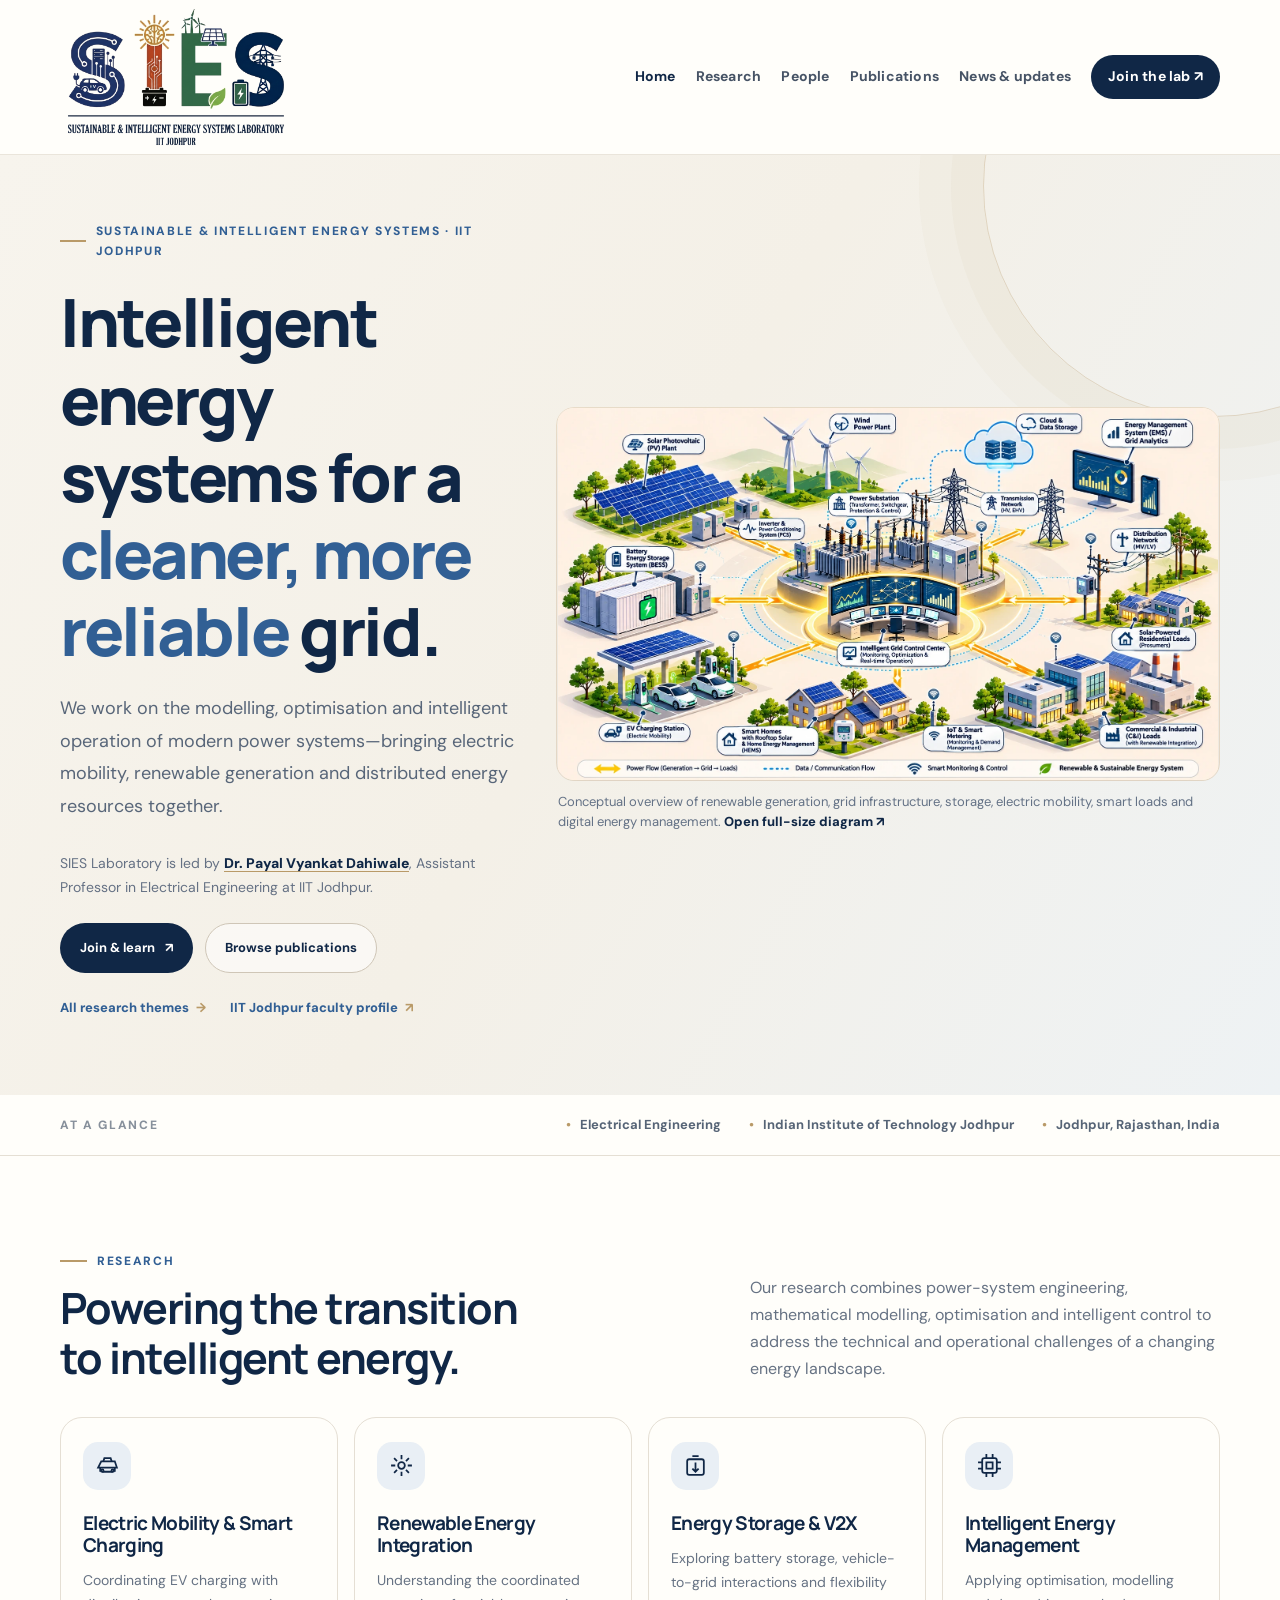
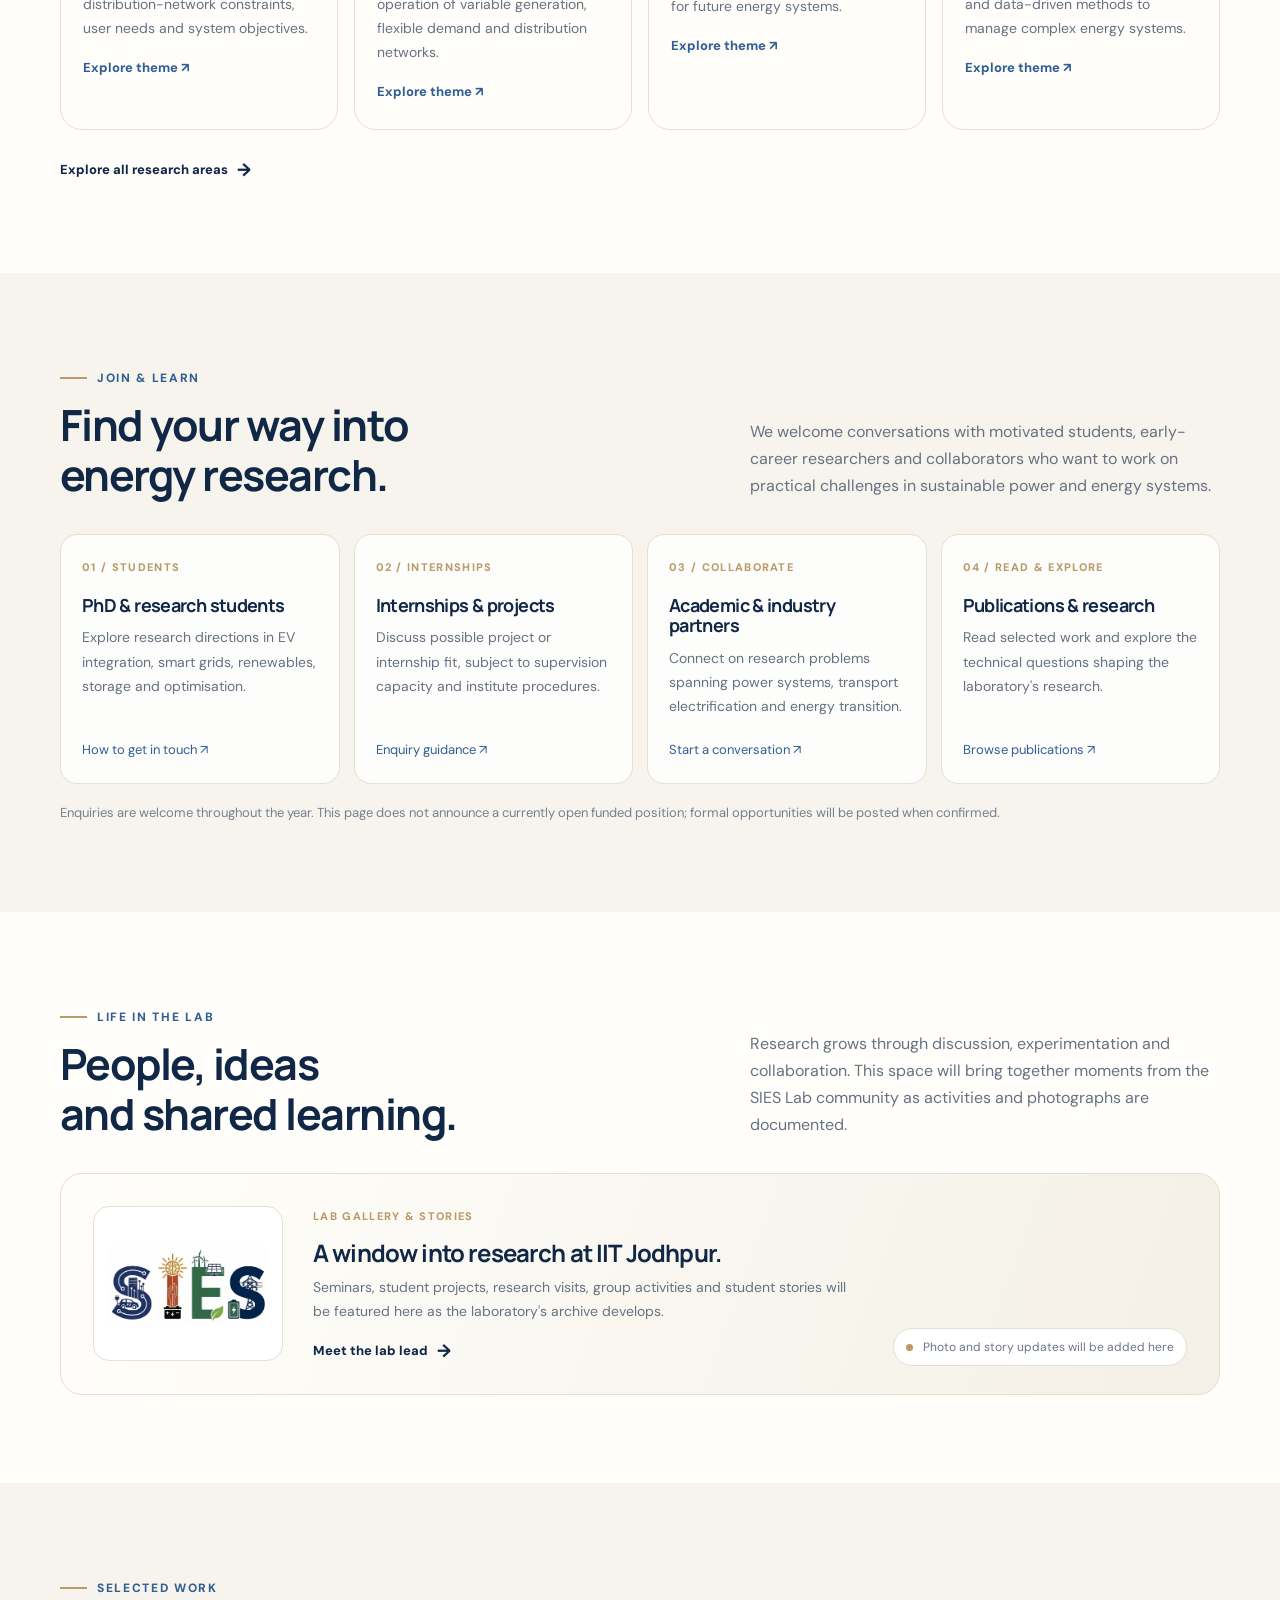
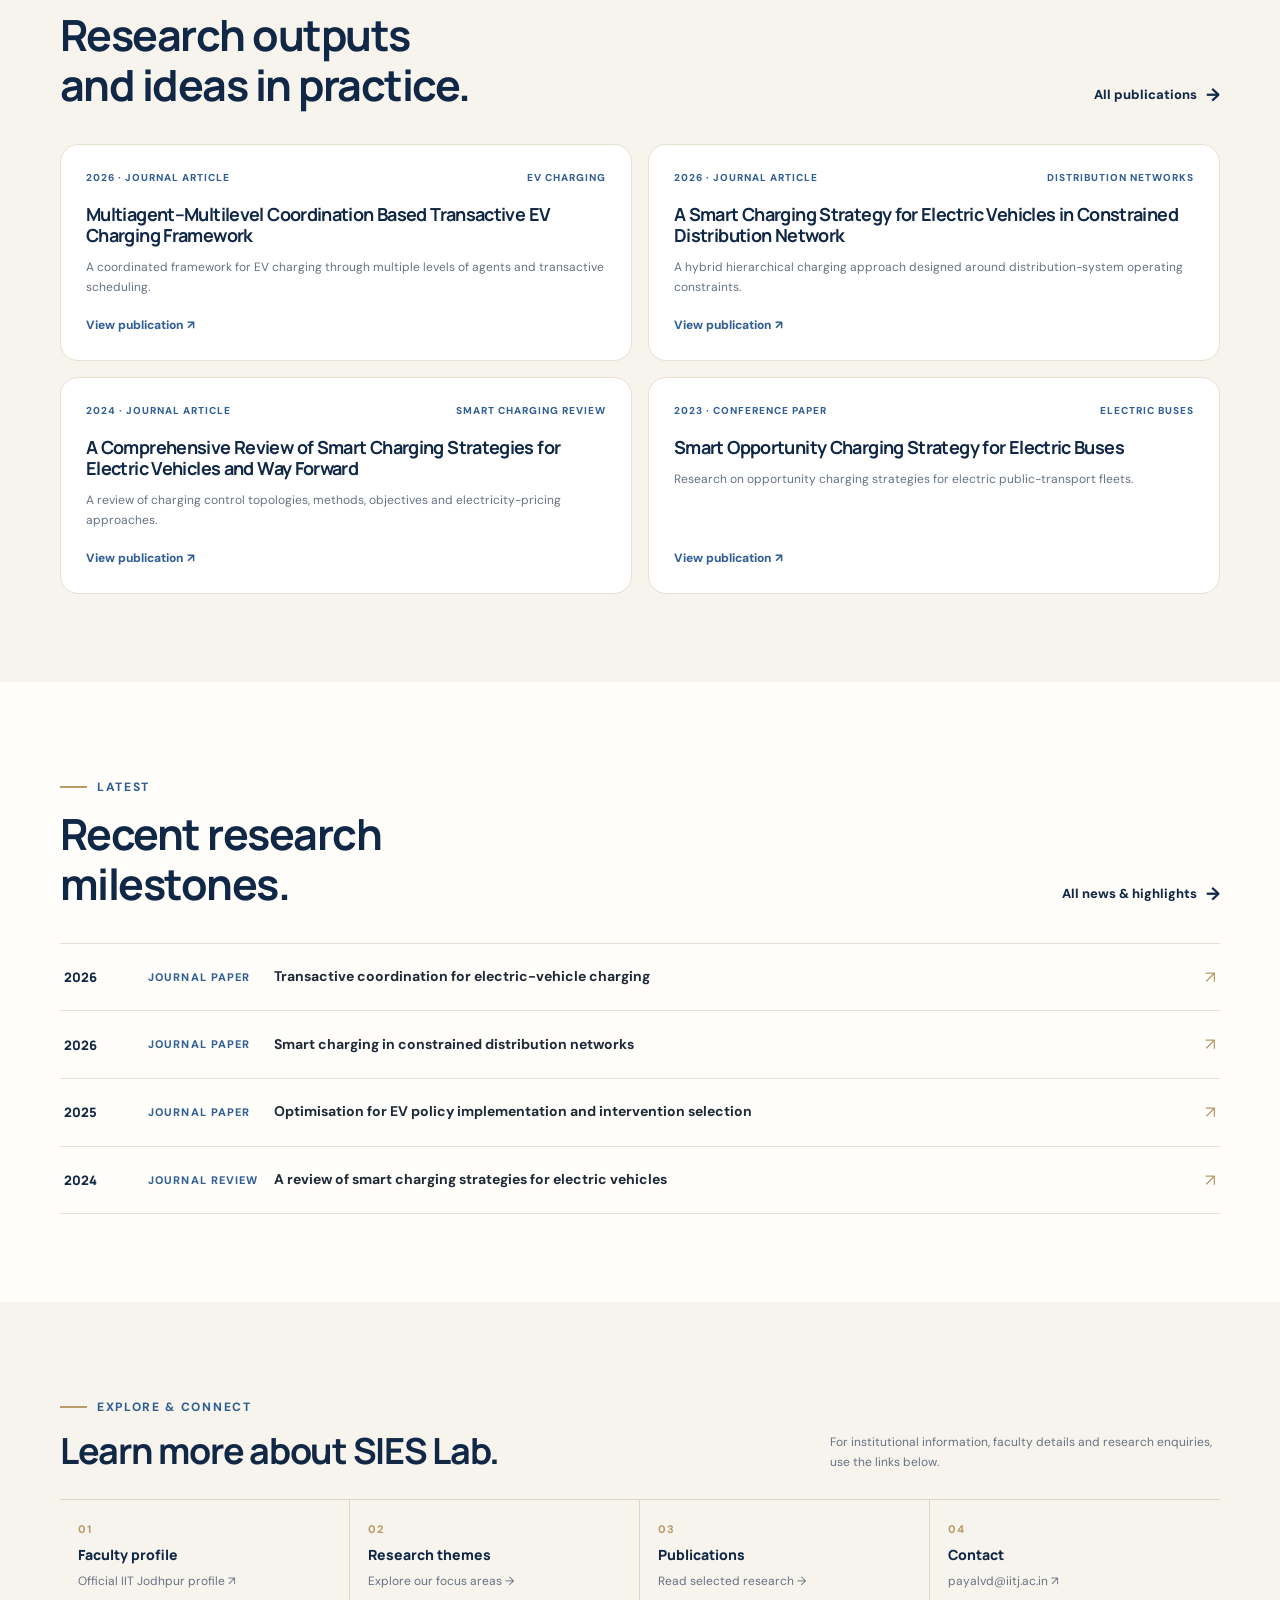
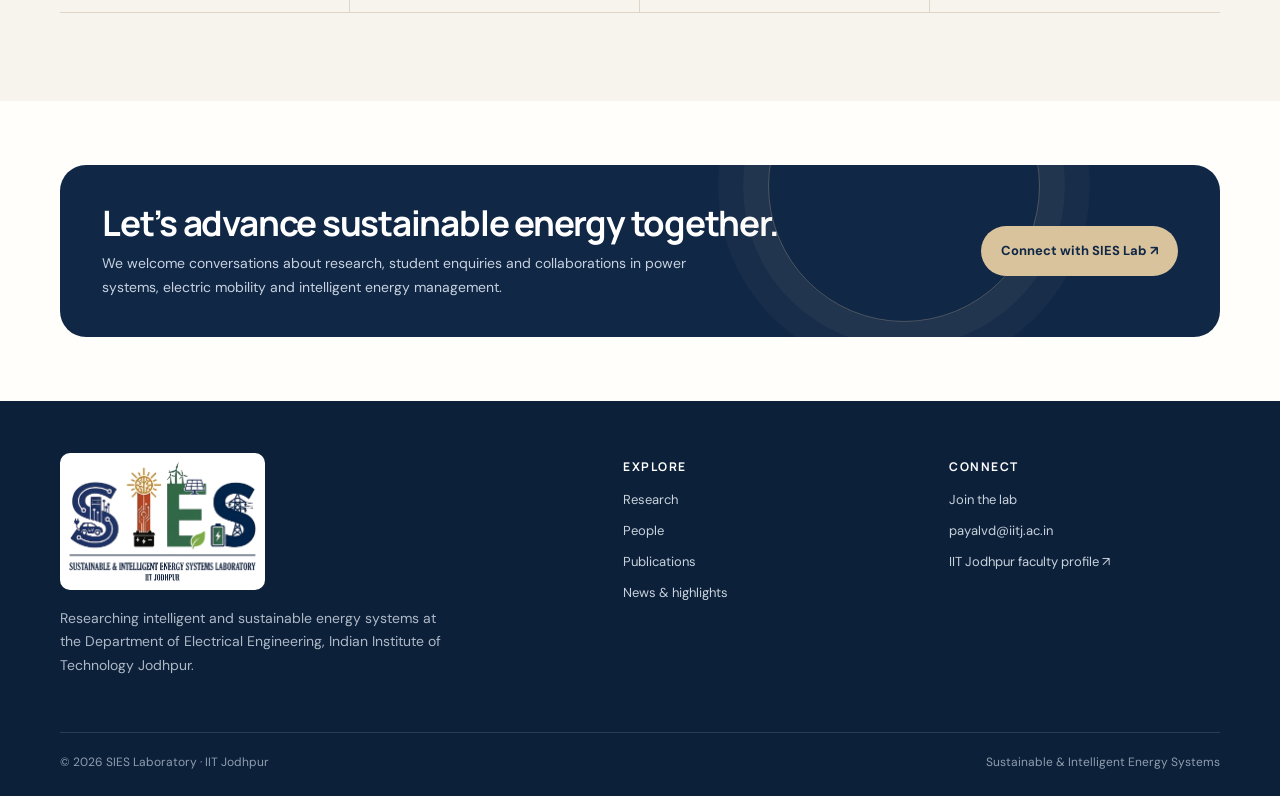
==== index.html @ 43b203b8 "Add files via upload" ====
<!doctype html>
<html lang="en">
<head>
  <meta charset="utf-8">
  <meta name="viewport" content="width=device-width,initial-scale=1">
  <title>SIES Laboratory | IIT Jodhpur</title>
  <meta name="description" content="Sustainable & Intelligent Energy Systems Laboratory at IIT Jodhpur. Research on electric mobility, smart charging, renewable integration, storage and intelligent power systems.">
  <meta name="theme-color" content="#102746">
  <link rel="icon" type="image/png" href="assets/img/favicon.png">
  <link rel="preconnect" href="https://fonts.googleapis.com">
  <link rel="preconnect" href="https://fonts.gstatic.com" crossorigin>
  <link rel="stylesheet" href="assets/css/styles.css">
</head>
<body>
<a class="skip-link" href="#main">Skip to content</a>
<header class="site-header"><div class="container header-inner">
  <a class="brand" href="index.html" aria-label="SIES Laboratory home"><img class="brand-lockup" src="assets/img/sies-lab-lockup.png" alt="Sustainable &amp; Intelligent Energy Systems Laboratory, IIT Jodhpur"></a>
  <button class="menu-toggle" type="button" aria-label="Open navigation menu" aria-expanded="false" aria-controls="primary-nav">☰</button>
  <nav class="nav" id="primary-nav" aria-label="Main navigation"><a class="active" aria-current="page" href="index.html">Home</a><a href="research.html">Research</a><a href="people.html">People</a><a href="publications.html">Publications</a><a href="news.html">News &amp; updates</a><a class="nav-cta" href="join.html">Join the lab ↗</a></nav>
</div></header>
<main id="main">
  <!-- Introductory hero: SIES-specific version of the reference lab's opening statement and recruitment links. -->
  <section class="hero sies-hero"><div class="container sies-hero-grid">
    <div class="sies-hero-copy">
      <div class="eyebrow">Sustainable & Intelligent Energy Systems · IIT Jodhpur</div>
      <h1>Intelligent energy systems for a <em>cleaner, more reliable</em> grid.</h1>
      <p class="hero-copy">We work on the modelling, optimisation and intelligent operation of modern power systems—bringing electric mobility, renewable generation and distributed energy resources together.</p>
      <p class="hero-lead">SIES Laboratory is led by <a href="people.html">Dr. Payal Vyankat Dahiwale</a>, Assistant Professor in Electrical Engineering at IIT Jodhpur.</p>
      <div class="hero-actions"><a class="btn btn-primary" href="join.html">Join & learn <span>↗</span></a><a class="btn btn-secondary" href="publications.html">Browse publications</a></div>
      <div class="hero-quicklinks"><a href="research.html">All research themes <span>→</span></a><a href="https://iitj.ac.in/People/Profile/84b2b109-c579-49a6-a24f-1d1db4623aa4?ln=en" target="_blank" rel="noopener">IIT Jodhpur faculty profile <span>↗</span></a></div>
    </div>
    <figure class="hero-art sies-hero-art"><a class="hero-diagram-link" href="assets/img/sies-energy-systems.webp" target="_blank" rel="noopener" aria-label="Open the full-size annotated SIES smart-grid ecosystem illustration"><img src="assets/img/sies-energy-systems.webp" alt="Annotated smart-grid ecosystem showing a solar photovoltaic plant, wind power plant, battery energy storage system, power conversion system, substation, high-voltage transmission, medium- and low-voltage distribution, EV charging, solar-powered homes, smart metering, commercial and industrial loads, cloud data storage, energy management system and intelligent grid control centre."></a><figcaption class="hero-caption">Conceptual overview of renewable generation, grid infrastructure, storage, electric mobility, smart loads and digital energy management. <a href="assets/img/sies-energy-systems.webp" target="_blank" rel="noopener">Open full-size diagram ↗</a></figcaption></figure>
  </div></section>

  <section class="trust-strip"><div class="container trust-inner"><div class="trust-label">At a glance</div><div class="trust-items"><span>Electrical Engineering</span><span>Indian Institute of Technology Jodhpur</span><span>Jodhpur, Rajasthan, India</span></div></div></section>

  <!-- Research themes -->
  <section class="section" id="research"><div class="container">
    <div class="section-heading"><div><div class="eyebrow">Research</div><h2>Powering the transition<br>to intelligent energy.</h2></div><p>Our research combines power-system engineering, mathematical modelling, optimisation and intelligent control to address the technical and operational challenges of a changing energy landscape.</p></div>
    <div class="research-grid">
      <a class="research-card" href="research.html#ev"><div class="card-icon"><svg viewBox="0 0 24 24" fill="none" stroke="currentColor" stroke-width="1.7"><path d="M3 14h18l-2-6H6l-3 6Z"/><path d="M5 14v4m14-4v4M7 18h10M8 8l1-3h6l1 3"/><circle cx="7" cy="17" r="1.2"/><circle cx="17" cy="17" r="1.2"/></svg></div><h3>Electric Mobility & Smart Charging</h3><p>Coordinating EV charging with distribution-network constraints, user needs and system objectives.</p><span class="mini-link">Explore theme ↗</span></a>
      <a class="research-card" href="research.html#renewables"><div class="card-icon"><svg viewBox="0 0 24 24" fill="none" stroke="currentColor" stroke-width="1.7"><circle cx="12" cy="12" r="3.2"/><path d="M12 2v4m0 12v4M4.9 4.9l2.8 2.8m8.6 8.6 2.8 2.8M2 12h4m12 0h4M4.9 19.1l2.8-2.8m8.6-8.6 2.8-2.8"/></svg></div><h3>Renewable Energy Integration</h3><p>Understanding the coordinated operation of variable generation, flexible demand and distribution networks.</p><span class="mini-link">Explore theme ↗</span></a>
      <a class="research-card" href="research.html#renewables"><div class="card-icon"><svg viewBox="0 0 24 24" fill="none" stroke="currentColor" stroke-width="1.7"><rect x="4" y="6" width="16" height="15" rx="2"/><path d="M9 3h6M12 9v9m-3-3 3 3 3-3"/></svg></div><h3>Energy Storage & V2X</h3><p>Exploring battery storage, vehicle-to-grid interactions and flexibility for future energy systems.</p><span class="mini-link">Explore theme ↗</span></a>
      <a class="research-card" href="research.html#intelligence"><div class="card-icon"><svg viewBox="0 0 24 24" fill="none" stroke="currentColor" stroke-width="1.7"><rect x="5" y="5" width="14" height="14" rx="2"/><path d="M9 9h6v6H9zM9 1v4m6-4v4M9 19v4m6-4v4M1 9h4m-4 6h4m14-6h4m-4 6h4"/></svg></div><h3>Intelligent Energy Management</h3><p>Applying optimisation, modelling and data-driven methods to manage complex energy systems.</p><span class="mini-link">Explore theme ↗</span></a>
    </div>
    <div class="section-tail"><a class="text-link" href="research.html">Explore all research areas <span>→</span></a></div>
  </div></section>

  <!-- Join and learn: modeled on the reference site's four-route discovery section. -->
  <section class="section section-soft" id="join-learn"><div class="container">
    <div class="section-heading"><div><div class="eyebrow">Join & learn</div><h2>Find your way into<br>energy research.</h2></div><p>We welcome conversations with motivated students, early-career researchers and collaborators who want to work on practical challenges in sustainable power and energy systems.</p></div>
    <div class="join-learn-grid">
      <a class="join-learn-card" href="join.html#students"><span class="join-learn-kicker">01 / Students</span><h3>PhD & research students</h3><p>Explore research directions in EV integration, smart grids, renewables, storage and optimisation.</p><span class="mini-link">How to get in touch ↗</span></a>
      <a class="join-learn-card" href="join.html#internships"><span class="join-learn-kicker">02 / Internships</span><h3>Internships & projects</h3><p>Discuss possible project or internship fit, subject to supervision capacity and institute procedures.</p><span class="mini-link">Enquiry guidance ↗</span></a>
      <a class="join-learn-card" href="join.html#collaborate"><span class="join-learn-kicker">03 / Collaborate</span><h3>Academic & industry partners</h3><p>Connect on research problems spanning power systems, transport electrification and energy transition.</p><span class="mini-link">Start a conversation ↗</span></a>
      <a class="join-learn-card" href="publications.html"><span class="join-learn-kicker">04 / Read & explore</span><h3>Publications & research</h3><p>Read selected work and explore the technical questions shaping the laboratory's research.</p><span class="mini-link">Browse publications ↗</span></a>
    </div>
    <p class="availability-note">Enquiries are welcome throughout the year. This page does not announce a currently open funded position; formal opportunities will be posted when confirmed.</p>
  </div></section>

  <!-- Lab life: deliberately a truthful starter panel until approved photographs/stories are supplied. -->
  <section class="section" id="lab-life"><div class="container">
    <div class="section-heading"><div><div class="eyebrow">Life in the lab</div><h2>People, ideas<br>and shared learning.</h2></div><p>Research grows through discussion, experimentation and collaboration. This space will bring together moments from the SIES Lab community as activities and photographs are documented.</p></div>
    <div class="lab-life-panel">
      <div class="lab-life-mark"><img src="assets/img/sies-mark.png" alt="SIES Laboratory emblem"></div>
      <div class="lab-life-copy"><span class="join-learn-kicker">Lab gallery & stories</span><h3>A window into research at IIT Jodhpur.</h3><p>Seminars, student projects, research visits, group activities and student stories will be featured here as the laboratory's archive develops.</p><a class="text-link" href="people.html">Meet the lab lead <span>→</span></a></div>
      <div class="lab-life-status"><span class="status-dot"></span> Photo and story updates will be added here</div>
    </div>
  </div></section>

  <!-- Selected work -->
  <section class="section section-soft" id="selected-work"><div class="container">
    <div class="section-heading"><div><div class="eyebrow">Selected work</div><h2>Research outputs<br>and ideas in practice.</h2></div><a class="text-link" href="publications.html">All publications <span>→</span></a></div>
    <div class="work-list">
      <article class="work-card"><div class="work-meta"><span>2026 · Journal article</span><span>EV charging</span></div><h3>Multiagent–Multilevel Coordination Based Transactive EV Charging Framework</h3><p>A coordinated framework for EV charging through multiple levels of agents and transactive scheduling.</p><a href="https://doi.org/10.1109/JSYST.2026.3701625" target="_blank" rel="noopener">View publication ↗</a></article>
      <article class="work-card"><div class="work-meta"><span>2026 · Journal article</span><span>Distribution networks</span></div><h3>A Smart Charging Strategy for Electric Vehicles in Constrained Distribution Network</h3><p>A hybrid hierarchical charging approach designed around distribution-system operating constraints.</p><a href="https://doi.org/10.1109/TIV.2026.3690683" target="_blank" rel="noopener">View publication ↗</a></article>
      <article class="work-card"><div class="work-meta"><span>2024 · Journal article</span><span>Smart charging review</span></div><h3>A Comprehensive Review of Smart Charging Strategies for Electric Vehicles and Way Forward</h3><p>A review of charging control topologies, methods, objectives and electricity-pricing approaches.</p><a href="https://doi.org/10.1109/TITS.2024.3365581" target="_blank" rel="noopener">View publication ↗</a></article>
      <article class="work-card"><div class="work-meta"><span>2023 · Conference paper</span><span>Electric buses</span></div><h3>Smart Opportunity Charging Strategy for Electric Buses</h3><p>Research on opportunity charging strategies for electric public-transport fleets.</p><a href="https://doi.org/10.1109/ISGTEUROPE56780.2023.10407876" target="_blank" rel="noopener">View publication ↗</a></article>
    </div>
  </div></section>

  <!-- Latest: sourced from the currently listed research outputs rather than fabricated lab news. -->
  <section class="section" id="latest"><div class="container">
    <div class="section-heading"><div><div class="eyebrow">Latest</div><h2>Recent research<br>milestones.</h2></div><a class="text-link" href="news.html">All news & highlights <span>→</span></a></div>
    <div class="latest-list">
      <a class="latest-item" href="https://doi.org/10.1109/JSYST.2026.3701625" target="_blank" rel="noopener"><span class="latest-date">2026</span><span class="latest-type">Journal paper</span><span class="latest-title">Transactive coordination for electric-vehicle charging</span><span class="latest-arrow">↗</span></a>
      <a class="latest-item" href="https://doi.org/10.1109/TIV.2026.3690683" target="_blank" rel="noopener"><span class="latest-date">2026</span><span class="latest-type">Journal paper</span><span class="latest-title">Smart charging in constrained distribution networks</span><span class="latest-arrow">↗</span></a>
      <a class="latest-item" href="https://doi.org/10.1109/TEMPR.2025.3628116" target="_blank" rel="noopener"><span class="latest-date">2025</span><span class="latest-type">Journal paper</span><span class="latest-title">Optimisation for EV policy implementation and intervention selection</span><span class="latest-arrow">↗</span></a>
      <a class="latest-item" href="https://doi.org/10.1109/TITS.2024.3365581" target="_blank" rel="noopener"><span class="latest-date">2024</span><span class="latest-type">Journal review</span><span class="latest-title">A review of smart charging strategies for electric vehicles</span><span class="latest-arrow">↗</span></a>
    </div>
  </div></section>

  <section class="section section-soft sies-resources"><div class="container"><div class="resources-heading"><div><div class="eyebrow">Explore & connect</div><h2>Learn more about SIES Lab.</h2></div><p>For institutional information, faculty details and research enquiries, use the links below.</p></div><div class="resource-links"><a href="https://iitj.ac.in/People/Profile/84b2b109-c579-49a6-a24f-1d1db4623aa4?ln=en" target="_blank" rel="noopener"><span>01</span><strong>Faculty profile</strong><em>Official IIT Jodhpur profile ↗</em></a><a href="research.html"><span>02</span><strong>Research themes</strong><em>Explore our focus areas →</em></a><a href="publications.html"><span>03</span><strong>Publications</strong><em>Read selected research →</em></a><a href="mailto:payalvd@iitj.ac.in"><span>04</span><strong>Contact</strong><em>payalvd@iitj.ac.in ↗</em></a></div></div></section>

  <section class="section-sm"><div class="container"><div class="cta-band"><div><h2>Let’s advance sustainable energy together.</h2><p>We welcome conversations about research, student enquiries and collaborations in power systems, electric mobility and intelligent energy management.</p></div><a class="btn" href="join.html">Connect with SIES Lab ↗</a></div></div></section>
</main>
<footer class="site-footer"><div class="container"><div class="footer-grid">
  <div><div class="footer-brand"><img src="assets/img/sies-lab-lockup.png" alt="Sustainable &amp; Intelligent Energy Systems Laboratory, IIT Jodhpur"></div><p>Researching intelligent and sustainable energy systems at the Department of Electrical Engineering, Indian Institute of Technology Jodhpur.</p></div>
  <div><h4>Explore</h4><div class="footer-links"><a href="research.html">Research</a><a href="people.html">People</a><a href="publications.html">Publications</a><a href="news.html">News & highlights</a></div></div>
  <div><h4>Connect</h4><div class="footer-links"><a href="join.html">Join the lab</a><a href="mailto:payalvd@iitj.ac.in">payalvd@iitj.ac.in</a><a href="https://iitj.ac.in/People/Profile/84b2b109-c579-49a6-a24f-1d1db4623aa4?ln=en" target="_blank" rel="noopener">IIT Jodhpur faculty profile ↗</a></div></div>
</div><div class="footer-bottom"><span>© <span data-year>2026</span> SIES Laboratory · IIT Jodhpur</span><span>Sustainable & Intelligent Energy Systems</span></div></div></footer>
<script src="assets/js/site.js"></script>
</body>
</html>
---- assets/css/styles.css ----
@import url('https://fonts.googleapis.com/css2?family=DM+Sans:wght@400;500;600;700&family=Manrope:wght@400;500;600;700;800&display=swap');
:root{--navy:#102746;--navy-2:#18385f;--blue:#315f94;--blue-pale:#e9eff5;--sand:#d9c39d;--sand-deep:#b99a68;--cream:#f7f4ed;--paper:#fffefa;--ink:#1e2a38;--muted:#667283;--line:#e5dfd4;--green:#47705d;--shadow:0 18px 55px rgba(16,39,70,.09);--radius:22px;--max:1160px}
*{box-sizing:border-box}html{scroll-behavior:smooth;scroll-padding-top:100px}body{margin:0;background:var(--paper);color:var(--ink);font:16px/1.68 'DM Sans',sans-serif;-webkit-font-smoothing:antialiased}a{color:var(--blue);text-decoration:none}a:hover{color:var(--navy);text-decoration:underline;text-underline-offset:4px}img{max-width:100%;display:block}button,input,select{font:inherit}.container{width:min(var(--max),calc(100% - 48px));margin-inline:auto}.skip-link{position:absolute;left:14px;top:-60px;background:var(--navy);color:white;padding:10px 14px;z-index:1000;border-radius:8px}.skip-link:focus{top:12px}.site-header{position:sticky;top:0;z-index:100;background:rgba(255,254,250,.92);backdrop-filter:blur(16px);border-bottom:1px solid rgba(229,223,212,.8)}.header-inner{height:84px;display:flex;align-items:center;justify-content:space-between;gap:26px}.brand{display:flex;align-items:center;gap:13px;min-width:230px;color:var(--navy)}.brand:hover{text-decoration:none}.brand img{width:82px;height:54px;object-fit:contain}.brand-copy{display:flex;flex-direction:column;line-height:1.15}.brand-copy strong{font:800 15px/1.15 'Manrope',sans-serif;letter-spacing:.07em}.brand-copy span{margin-top:5px;color:var(--muted);font-size:11px;letter-spacing:.12em;text-transform:uppercase}.nav{display:flex;align-items:center;gap:26px}.nav a{color:#465365;font-size:13px;font-weight:700;letter-spacing:.015em;white-space:nowrap}.nav a.active,.nav a:hover{color:var(--navy);text-decoration:none}.nav .nav-cta{padding:10px 17px;border-radius:999px;background:var(--navy);color:white}.nav .nav-cta:hover{background:var(--blue);color:white}.menu-toggle{display:none;border:1px solid var(--line);background:white;color:var(--navy);border-radius:12px;padding:9px 11px;cursor:pointer}.hero{position:relative;overflow:hidden;padding:76px 0 86px;background:linear-gradient(120deg,#f7f4ed 0%,#f4f0e7 48%,#eef2f4 100%)}.hero:before{content:"";position:absolute;width:460px;height:460px;right:-165px;top:-200px;border-radius:50%;border:1px solid rgba(185,154,104,.32);box-shadow:0 0 0 32px rgba(185,154,104,.055),0 0 0 64px rgba(185,154,104,.04)}.hero-grid{position:relative;display:grid;grid-template-columns:1.03fr .97fr;align-items:center;gap:48px}.eyebrow{display:inline-flex;align-items:center;gap:10px;color:var(--blue);font-size:11px;font-weight:800;letter-spacing:.17em;text-transform:uppercase}.eyebrow:before{content:"";width:27px;height:2px;background:var(--sand-deep)}h1,h2,h3,h4{font-family:'Manrope',sans-serif;color:var(--navy);line-height:1.16;letter-spacing:-.035em}h1{font-size:clamp(42px,5.2vw,68px);font-weight:800;margin:22px 0 23px;max-width:660px}h1 em{font-style:normal;color:var(--blue)}.hero-copy{font-size:18px;line-height:1.8;color:#586679;max-width:610px;margin:0 0 30px}.hero-actions{display:flex;flex-wrap:wrap;gap:12px}.btn{display:inline-flex;align-items:center;justify-content:center;gap:10px;padding:13px 19px;border-radius:999px;border:1px solid transparent;font-size:13px;font-weight:700;transition:transform .2s,background .2s,border .2s}.btn:hover{transform:translateY(-2px);text-decoration:none}.btn-primary{background:var(--navy);color:white}.btn-primary:hover{background:var(--blue);color:white}.btn-secondary{border-color:#cfc6b7;color:var(--navy);background:rgba(255,255,255,.55)}.btn-secondary:hover{border-color:var(--navy);color:var(--navy)}.hero-art{position:relative}.hero-art img{width:100%;filter:drop-shadow(0 20px 25px rgba(20,40,65,.08))}.hero-note{position:absolute;bottom:22px;left:-18px;padding:13px 18px;background:rgba(255,254,250,.94);border:1px solid var(--line);border-radius:14px;box-shadow:var(--shadow);font-size:12px;color:var(--muted)}.hero-note strong{display:block;font-family:'Manrope',sans-serif;color:var(--navy);font-size:13px}.trust-strip{border-bottom:1px solid var(--line);background:#fffefa}.trust-inner{display:flex;align-items:center;justify-content:space-between;gap:24px;padding:19px 0}.trust-label{font-size:11px;font-weight:800;letter-spacing:.14em;text-transform:uppercase;color:#87909b}.trust-items{display:flex;gap:28px;flex-wrap:wrap;justify-content:flex-end;color:#566476;font-size:12px;font-weight:700}.trust-items span:before{content:"•";color:var(--sand-deep);margin-right:9px}.section{padding:88px 0}.section-sm{padding:64px 0}.section-soft{background:var(--cream)}.section-heading{display:flex;align-items:flex-end;justify-content:space-between;gap:28px;margin-bottom:34px}.section-heading h2{font-size:clamp(30px,3.6vw,43px);margin:12px 0 0}.section-heading p{max-width:470px;color:var(--muted);margin:0}.text-link{display:inline-flex;align-items:center;gap:9px;font-size:13px;font-weight:800;color:var(--navy);white-space:nowrap}.text-link span{font-size:18px;transition:transform .2s}.text-link:hover{text-decoration:none}.text-link:hover span{transform:translateX(4px)}.research-grid{display:grid;grid-template-columns:repeat(4,1fr);gap:16px}.research-card{min-height:265px;border:1px solid var(--line);background:#fffefa;border-radius:var(--radius);padding:24px 22px;transition:transform .2s,box-shadow .2s,border .2s}.research-card:hover{transform:translateY(-5px);box-shadow:var(--shadow);border-color:#c9d3df}.card-icon{display:grid;place-items:center;width:48px;height:48px;border-radius:15px;background:var(--blue-pale);color:var(--navy);margin-bottom:22px}.card-icon svg{width:25px;height:25px}.research-card h3{font-size:19px;margin:0 0 12px}.research-card p{font-size:13px;color:var(--muted);line-height:1.72;margin:0}.research-card .mini-link{display:inline-block;margin-top:17px;font-size:12px;font-weight:800;color:var(--blue)}.split{display:grid;grid-template-columns:.84fr 1.16fr;gap:76px;align-items:center}.logo-panel{min-height:370px;display:grid;place-items:center;padding:30px;background:linear-gradient(145deg,#f4efe4,#e9edf0);border:1px solid var(--line);border-radius:28px}.logo-panel img{width:min(100%,520px)}.split-copy h2{font-size:clamp(30px,3.4vw,42px);margin:13px 0 18px}.split-copy p{color:var(--muted);margin:0 0 16px}.fact-list{display:grid;grid-template-columns:1fr 1fr;gap:15px;margin:26px 0}.fact{border-left:2px solid var(--sand-deep);padding-left:13px}.fact strong{display:block;font-family:'Manrope',sans-serif;font-size:14px;color:var(--navy)}.fact span{font-size:12px;color:var(--muted)}.work-list{display:grid;grid-template-columns:repeat(2,1fr);gap:16px}.work-card{padding:25px;border:1px solid var(--line);background:#fff;border-radius:18px;display:flex;flex-direction:column;min-height:205px}.work-meta{display:flex;justify-content:space-between;gap:12px;color:var(--blue);font-size:10px;letter-spacing:.1em;font-weight:800;text-transform:uppercase}.work-card h3{font-size:18px;margin:17px 0 11px}.work-card p{font-size:12px;color:var(--muted);margin:0 0 18px}.work-card a{margin-top:auto;font-size:12px;font-weight:800}.lead-quote{padding:34px 0 34px 31px;border-left:3px solid var(--sand-deep);font:500 20px/1.65 'Manrope',sans-serif;color:var(--navy);max-width:820px}.cta-band{padding:38px 42px;border-radius:26px;background:var(--navy);color:white;display:flex;align-items:center;justify-content:space-between;gap:30px;position:relative;overflow:hidden}.cta-band:after{content:"";position:absolute;right:180px;top:-115px;width:270px;height:270px;border:1px solid rgba(217,195,157,.3);border-radius:50%;box-shadow:0 0 0 25px rgba(217,195,157,.05),0 0 0 50px rgba(217,195,157,.035)}.cta-band h2{color:white;font-size:clamp(25px,3vw,35px);margin:0 0 9px}.cta-band p{color:#c8d2df;margin:0;font-size:14px;max-width:600px}.cta-band .btn{position:relative;z-index:1;background:var(--sand);color:var(--navy);white-space:nowrap}.cta-band .btn:hover{background:#ead8b8}.site-footer{background:#0c2039;color:#c9d2dd;padding:52px 0 24px}.footer-grid{display:grid;grid-template-columns:1.5fr .8fr .8fr;gap:55px;padding-bottom:40px}.footer-brand{display:flex;align-items:center;gap:15px;margin-bottom:16px}.footer-brand img{width:110px;height:70px;object-fit:contain;background:#fff;border-radius:12px;padding:5px}.footer-brand strong{display:block;color:white;font:800 15px 'Manrope',sans-serif;letter-spacing:.06em}.footer-brand span{display:block;color:#aeb9c7;font-size:11px;margin-top:4px}.site-footer p{color:#aeb9c7;font-size:12px;max-width:390px}.site-footer h4{color:white;font-size:12px;text-transform:uppercase;letter-spacing:.13em;margin:7px 0 15px}.footer-links{display:grid;gap:9px}.footer-links a,.site-footer a{color:#c9d2dd;font-size:12px}.footer-bottom{border-top:1px solid rgba(255,255,255,.13);padding-top:19px;display:flex;align-items:center;justify-content:space-between;gap:20px;color:#8f9eaf;font-size:11px}.page-hero{padding:70px 0 62px;background:linear-gradient(115deg,#f7f4ed,#edf1f4);border-bottom:1px solid var(--line)}.page-hero h1{font-size:clamp(38px,4.4vw,56px);margin:16px 0}.page-hero p{max-width:760px;color:var(--muted);font-size:17px;margin:0}.breadcrumbs{font-size:11px;color:#8290a1;margin-bottom:18px}.breadcrumbs a{color:var(--blue)}.content-layout{display:grid;grid-template-columns:220px 1fr;gap:48px}.side-nav{position:sticky;top:112px;align-self:start;padding:19px;background:var(--cream);border:1px solid var(--line);border-radius:17px}.side-nav strong{display:block;font:800 11px 'Manrope',sans-serif;letter-spacing:.12em;text-transform:uppercase;color:var(--navy);margin-bottom:12px}.side-nav a{display:block;padding:7px 0;font-size:12px;color:var(--muted)}.article-section{padding:0 0 42px;scroll-margin-top:110px}.article-section h2{font-size:28px;margin:0 0 15px}.article-section h3{font-size:19px;margin:22px 0 8px}.article-section p{color:var(--muted);margin:0 0 13px}.topic-grid{display:grid;grid-template-columns:1fr 1fr;gap:18px;margin:25px 0}.topic-card{border:1px solid var(--line);border-radius:19px;padding:25px;background:white}.topic-card h3{margin:0 0 10px;font-size:20px}.topic-card p{font-size:13px}.tag-row{display:flex;flex-wrap:wrap;gap:7px;margin-top:16px}.tag{display:inline-flex;padding:5px 9px;border-radius:999px;background:var(--blue-pale);font-size:10px;font-weight:700;color:#375575}.lead-card{display:grid;grid-template-columns:260px 1fr;gap:35px;align-items:center;padding:30px;border:1px solid var(--line);border-radius:24px;background:white;box-shadow:var(--shadow)}.portrait-placeholder{height:265px;border-radius:18px;background:linear-gradient(145deg,#e6ecf1,#f1e8d7);display:grid;place-items:center;color:var(--navy);font:800 65px 'Manrope',sans-serif;letter-spacing:-.08em}.lead-card h2{font-size:29px;margin:9px 0}.role{color:var(--blue);font-size:12px;font-weight:800;letter-spacing:.09em;text-transform:uppercase}.lead-card p{color:var(--muted);font-size:13px}.contact-chips{display:flex;gap:9px;flex-wrap:wrap;margin-top:18px}.contact-chips a,.contact-chips span{border:1px solid var(--line);border-radius:999px;padding:8px 12px;font-size:11px;font-weight:700;color:var(--navy)}.profile-note{font-size:11px!important;color:#8a939e!important;margin-top:16px}.team-note{margin-top:32px;padding:24px;background:var(--cream);border:1px dashed #c8b895;border-radius:18px}.team-note h3{font-size:18px;margin:0 0 8px}.team-note p{color:var(--muted);font-size:13px;margin:0}.pub-tools{display:flex;gap:12px;flex-wrap:wrap;margin:0 0 24px}.pub-search{flex:1;min-width:240px;border:1px solid var(--line);border-radius:999px;padding:12px 17px;background:white;outline:none}.pub-search:focus,.pub-filter:focus{border-color:var(--blue);box-shadow:0 0 0 3px rgba(49,95,148,.12)}.pub-filter{border:1px solid var(--line);border-radius:999px;padding:12px 15px;background:white;color:var(--navy);outline:none}.pub-count{font-size:11px;color:var(--muted);margin-bottom:13px}.pub-year{font:800 20px 'Manrope',sans-serif;color:var(--navy);margin:32px 0 13px}.pub-list{display:grid;gap:12px}.pub-item{display:grid;grid-template-columns:72px 1fr;gap:17px;padding:21px;border:1px solid var(--line);border-radius:16px;background:white}.pub-yearbox{display:grid;place-items:center;align-self:start;padding:8px 5px;border-radius:10px;background:var(--cream);font:800 13px 'Manrope',sans-serif;color:var(--navy)}.pub-item h3{font-size:17px;margin:0 0 8px}.pub-item p{margin:0 0 6px;font-size:12px;color:var(--muted)}.pub-venue{font-size:11px;color:var(--blue);font-weight:800}.pub-actions{display:flex;flex-wrap:wrap;gap:14px;margin-top:12px}.pub-actions a{font-size:11px;font-weight:800}.empty-state{padding:38px;text-align:center;border:1px dashed var(--line);border-radius:17px;color:var(--muted)}.timeline{position:relative;margin-left:8px;padding-left:28px;border-left:1px solid #d8c8aa}.timeline-item{position:relative;padding:0 0 30px}.timeline-item:before{content:"";position:absolute;left:-34px;top:6px;width:11px;height:11px;border-radius:50%;background:var(--sand-deep);border:3px solid var(--cream)}.timeline-date{font-size:10px;font-weight:800;letter-spacing:.12em;color:var(--blue);text-transform:uppercase}.timeline-item h3{font-size:18px;margin:7px 0}.timeline-item p{font-size:13px;color:var(--muted);max-width:760px;margin:0 0 9px}.join-grid{display:grid;grid-template-columns:1fr 1fr;gap:18px}.join-card{padding:27px;background:white;border:1px solid var(--line);border-radius:19px}.join-card h3{font-size:20px;margin:0 0 10px}.join-card p{font-size:13px;color:var(--muted);margin:0}.join-card .text-link{margin-top:18px}.checklist{list-style:none;padding:0;margin:18px 0 0;display:grid;gap:8px}.checklist li{font-size:12px;color:var(--muted);padding-left:21px;position:relative}.checklist li:before{content:"✓";position:absolute;left:0;color:var(--green);font-weight:800}.notice{padding:18px 20px;background:#f2eee4;border-left:3px solid var(--sand-deep);border-radius:0 12px 12px 0;color:#5e6875;font-size:12px;margin:22px 0}.smallcaps{font-size:10px;letter-spacing:.15em;text-transform:uppercase;font-weight:800;color:var(--blue)}.hide{display:none!important}
@media(max-width:1000px){.nav{gap:15px}.nav a{font-size:12px}.research-grid{grid-template-columns:repeat(2,1fr)}.hero-grid{gap:25px}.split{gap:35px}}
@media(max-width:760px){.container{width:min(var(--max),calc(100% - 34px))}.header-inner{height:72px}.brand{min-width:0}.brand img{width:64px;height:48px}.brand-copy strong{font-size:12px}.brand-copy span{font-size:9px}.menu-toggle{display:block}.nav{display:none;position:absolute;top:72px;left:0;right:0;padding:15px 22px 22px;background:var(--paper);border-bottom:1px solid var(--line);box-shadow:0 14px 18px rgba(16,39,70,.08);align-items:stretch;gap:0;flex-direction:column}.nav.open{display:flex}.nav a{padding:12px 4px;font-size:13px}.nav .nav-cta{margin-top:8px;text-align:center}.hero{padding:54px 0 62px}.hero-grid{grid-template-columns:1fr}.hero h1{font-size:clamp(40px,11vw,57px)}.hero-copy{font-size:15px}.hero-art{max-width:560px;margin:0 auto}.hero-note{left:0;bottom:5px}.trust-inner{align-items:flex-start;flex-direction:column}.trust-items{justify-content:flex-start;gap:10px 18px}.section{padding:64px 0}.section-heading{align-items:flex-start;flex-direction:column;gap:13px}.research-grid{grid-template-columns:1fr 1fr;gap:10px}.research-card{padding:18px;min-height:245px}.research-card h3{font-size:16px}.research-card p{font-size:12px}.card-icon{margin-bottom:16px}.split{grid-template-columns:1fr;gap:27px}.logo-panel{min-height:240px}.work-list{grid-template-columns:1fr}.cta-band{align-items:flex-start;flex-direction:column;padding:29px 25px}.cta-band:after{right:-75px}.footer-grid{grid-template-columns:1fr 1fr;gap:28px}.footer-grid>div:first-child{grid-column:1/-1}.footer-bottom{align-items:flex-start;flex-direction:column}.page-hero{padding:50px 0 45px}.page-hero p{font-size:15px}.content-layout{grid-template-columns:1fr;gap:28px}.side-nav{position:static;display:flex;flex-wrap:wrap;gap:8px 15px;align-items:center}.side-nav strong{width:100%;margin:0}.side-nav a{padding:3px 0}.topic-grid{grid-template-columns:1fr}.lead-card{grid-template-columns:1fr;padding:20px}.portrait-placeholder{height:200px}.join-grid{grid-template-columns:1fr}.pub-item{grid-template-columns:55px 1fr;padding:15px;gap:12px}.pub-item h3{font-size:15px}}
@media(max-width:430px){.research-grid{grid-template-columns:1fr}.research-card{min-height:0}.fact-list{grid-template-columns:1fr}.brand-copy span{letter-spacing:.06em}.footer-grid{grid-template-columns:1fr}.footer-grid>div:first-child{grid-column:auto}.hero-actions .btn{width:100%}.trust-items{display:grid;grid-template-columns:1fr 1fr}.pub-tools{flex-direction:column}.pub-search,.pub-filter{width:100%}}
@media(prefers-reduced-motion:reduce){*,*::before,*::after{scroll-behavior:auto!important;transition:none!important}}

/* Homepage layout inspired by the editorial section flow of the reference lab site. */
.sies-hero{padding-top:66px;padding-bottom:76px}.sies-hero-grid{position:relative;display:grid;grid-template-columns:1.08fr .92fr;align-items:center;gap:42px}.sies-hero-copy{max-width:690px}.sies-hero h1{max-width:700px}.hero-lead{font-size:13px;color:#657184;margin:0 0 24px}.hero-lead a{font-weight:800;color:var(--navy);text-decoration:underline;text-decoration-color:var(--sand-deep);text-underline-offset:3px}.sies-hero-art{padding:12px 0}.sies-hero-art img{max-height:400px;object-fit:contain}.hero-quicklinks{display:flex;flex-wrap:wrap;gap:14px 24px;margin-top:24px}.hero-quicklinks a{font-size:11px;font-weight:800;color:var(--blue)}.hero-quicklinks a span{color:var(--sand-deep);padding-left:4px}.section-tail{margin-top:25px}.join-learn-grid{display:grid;grid-template-columns:repeat(4,1fr);gap:14px}.join-learn-card{display:flex;flex-direction:column;min-height:250px;padding:23px 21px;border:1px solid var(--line);border-radius:17px;background:rgba(255,255,255,.8);transition:transform .2s,border-color .2s,box-shadow .2s}.join-learn-card:hover{transform:translateY(-4px);border-color:#c8b895;box-shadow:var(--shadow);text-decoration:none}.join-learn-kicker{font-size:9px;font-weight:800;letter-spacing:.15em;text-transform:uppercase;color:var(--sand-deep)}.join-learn-card h3{font-size:18px;margin:18px 0 10px}.join-learn-card p{font-size:12px;color:var(--muted);margin:0 0 20px}.join-learn-card .mini-link{margin-top:auto}.availability-note{font-size:11px;color:#758091;margin:18px 0 0}.lab-life-panel{display:grid;grid-template-columns:190px 1fr auto;align-items:center;gap:30px;padding:28px 32px;border:1px solid var(--line);border-radius:22px;background:linear-gradient(110deg,#fffefa,#f4f0e7)}.lab-life-mark{display:grid;place-items:center;min-height:155px;border-radius:16px;background:white;border:1px solid var(--line);padding:14px}.lab-life-mark img{width:100%;max-height:125px;object-fit:contain}.lab-life-copy h3{font-size:24px;margin:10px 0}.lab-life-copy p{font-size:13px;color:var(--muted);max-width:620px;margin:0 0 12px}.lab-life-status{align-self:end;white-space:nowrap;font-size:10px;color:#6d7785;background:#fff;border:1px solid var(--line);border-radius:999px;padding:8px 12px}.status-dot{display:inline-block;width:7px;height:7px;border-radius:50%;background:var(--sand-deep);margin-right:7px}.latest-list{border-top:1px solid var(--line)}.latest-item{display:grid;grid-template-columns:70px 112px 1fr 24px;align-items:center;gap:14px;padding:19px 4px;border-bottom:1px solid var(--line);color:var(--ink)}.latest-item:hover{color:var(--navy);text-decoration:none;background:rgba(247,244,237,.55)}.latest-date{font:800 12px 'Manrope',sans-serif;color:var(--navy)}.latest-type{font-size:9px;font-weight:800;text-transform:uppercase;letter-spacing:.1em;color:var(--blue)}.latest-title{font-size:13px;font-weight:700}.latest-arrow{font-size:17px;color:var(--sand-deep);text-align:right}.resources-heading{display:flex;align-items:end;justify-content:space-between;gap:28px;margin-bottom:27px}.resources-heading h2{font-size:clamp(27px,3vw,36px);margin:13px 0 0}.resources-heading p{font-size:12px;color:var(--muted);max-width:390px;margin:0}.resource-links{display:grid;grid-template-columns:repeat(4,1fr);border-top:1px solid #dcd5c8;border-bottom:1px solid #dcd5c8}.resource-links a{display:flex;flex-direction:column;gap:7px;padding:20px 18px;border-right:1px solid #dcd5c8;color:var(--navy)}.resource-links a:last-child{border-right:0}.resource-links a:hover{background:rgba(255,255,255,.55);text-decoration:none}.resource-links span{font-size:9px;color:var(--sand-deep);font-weight:800;letter-spacing:.12em}.resource-links strong{font:800 14px 'Manrope',sans-serif}.resource-links em{font-size:10px;color:var(--muted);font-style:normal}
@media(max-width:1000px){.join-learn-grid{grid-template-columns:repeat(2,1fr)}.lab-life-panel{grid-template-columns:150px 1fr}.lab-life-status{grid-column:2;justify-self:start}.resource-links{grid-template-columns:repeat(2,1fr)}.resource-links a:nth-child(2){border-right:0}.resource-links a:nth-child(-n+2){border-bottom:1px solid #dcd5c8}}
@media(max-width:760px){.sies-hero{padding-top:52px}.sies-hero-grid{grid-template-columns:1fr}.sies-hero-art{max-width:540px;margin:0 auto}.join-learn-grid{grid-template-columns:1fr 1fr}.join-learn-card{min-height:225px}.lab-life-panel{grid-template-columns:1fr;gap:17px;padding:22px}.lab-life-mark{min-height:120px}.lab-life-mark img{max-height:95px}.lab-life-status{grid-column:auto;justify-self:start}.resources-heading{align-items:flex-start;flex-direction:column}.latest-item{grid-template-columns:55px 90px 1fr 18px;gap:8px}.latest-title{font-size:11px}}
@media(max-width:430px){.join-learn-grid{grid-template-columns:1fr}.join-learn-card{min-height:0}.resource-links{grid-template-columns:1fr}.resource-links a{border-right:0;border-bottom:1px solid #dcd5c8!important}.resource-links a:last-child{border-bottom:0!important}.latest-item{grid-template-columns:46px 1fr 18px}.latest-type{display:none}.latest-title{font-size:11px}.hero-quicklinks{display:grid;gap:9px}}


/* SIES identity and readability refinement — full laboratory lock-up and clearer type. */
.header-inner{height:154px;gap:24px;position:relative}
.brand{flex:0 0 232px;min-width:232px;gap:0}
.brand .brand-lockup{display:block;width:232px;height:auto;max-height:142px;object-fit:contain}
.brand-copy{display:none!important}
.nav{gap:20px}
.nav a{font-size:14px}
.sies-hero-art{min-width:0}
.sies-hero-art img{display:block;width:100%;max-height:none;aspect-ratio:1.61/1;object-fit:cover;border:1px solid rgba(185,154,104,.22);border-radius:20px;box-shadow:0 22px 54px rgba(16,39,70,.12)}
.sies-hero-art .hero-note{position:static;display:block;width:fit-content;max-width:100%;margin:-13px auto 0;padding:13px 18px;font-size:13px;line-height:1.55;z-index:1}
.sies-hero-art .hero-note strong{font-size:14px}
.hero-flow-key{display:flex;justify-content:center;flex-wrap:wrap;gap:8px 13px;margin:15px 0 0}
.hero-flow-key span{display:inline-flex;align-items:center;gap:6px;font-size:12px;font-weight:700;color:#42536a;white-space:nowrap}
.flow-dot{display:inline-block;width:8px;height:8px;border-radius:50%;flex:0 0 8px}
.flow-generation{background:#d5a34e}.flow-grid{background:#315f94}.flow-storage{background:#47705d}.flow-mobility{background:#18385f}.flow-data{background:#4b9bc8}
/* Full lock-up also appears in the footer; the original art includes the complete lab name and IIT Jodhpur. */
.footer-brand{display:block;margin-bottom:17px}
.footer-brand img{width:205px;height:auto;max-height:none;object-fit:contain;background:#fff;border-radius:10px;padding:7px}
/* Increase secondary and metadata text so it remains comfortable to read. */
.eyebrow{font-size:12px;letter-spacing:.14em}
.hero-lead{font-size:14px;line-height:1.7}
.hero-quicklinks a{font-size:13px}
.trust-label{font-size:12px}
.trust-items{font-size:13px}
.research-card p,.join-learn-card p{font-size:14px;line-height:1.72}
.research-card .mini-link,.join-learn-card .mini-link{font-size:13px}
.join-learn-kicker{font-size:11px;letter-spacing:.12em}
.availability-note{font-size:13px;line-height:1.65}
.lab-life-copy p{font-size:14px;line-height:1.7}
.lab-life-status{font-size:12px}
.latest-date{font-size:13px}
.latest-type{font-size:11px}
.latest-title{font-size:14px}
.resource-links span{font-size:11px}
.resource-links em{font-size:12px}
.site-footer p{font-size:14px;line-height:1.7}
.footer-links a,.site-footer a{font-size:13px}
.footer-brand strong{font-size:15px}
.footer-brand span{font-size:12px}
.footer-bottom{font-size:12px}
.breadcrumbs{font-size:12px}
.side-nav strong{font-size:12px}
.side-nav a{font-size:13px}
.smallcaps{font-size:12px}
.checklist li{font-size:13px;line-height:1.6}
.notice{font-size:14px;line-height:1.7}
.timeline-date{font-size:12px}
.timeline-item p{font-size:14px;line-height:1.7}
.pub-item p{font-size:13px;line-height:1.65}
.pub-venue{font-size:12px}
.pub-actions a{font-size:12px}
.empty-state{font-size:14px}
.hero-note{font-size:13px}

@media(max-width:1000px){
  .header-inner{height:126px;padding:5px 0}
  .brand{flex:0 0 185px;min-width:185px}
  .brand .brand-lockup{width:185px;max-height:114px}
  .menu-toggle{display:block}
  .nav{display:none;position:absolute;top:100%;left:0;right:0;padding:15px 22px 22px;background:var(--paper);border:1px solid var(--line);border-top:0;box-shadow:0 14px 18px rgba(16,39,70,.08);align-items:stretch;gap:0;flex-direction:column}
  .nav.open{display:flex}
  .nav a{padding:12px 4px;font-size:14px}
}
@media(max-width:760px){
  .header-inner{height:108px}
  .brand{flex:0 0 160px;min-width:160px}
  .brand .brand-lockup{width:160px;max-height:99px}
  .sies-hero-art{max-width:640px}
  .sies-hero-art img{aspect-ratio:1.5/1;object-fit:cover}
  .hero-flow-key{justify-content:flex-start;gap:8px 12px}
  .hero-flow-key span{font-size:12px}
  .hero-lead{font-size:14px}
  .hero-quicklinks a{font-size:13px}
  .research-card p,.join-learn-card p{font-size:13px}
  .latest-title{font-size:13px}
  .lab-life-status{white-space:normal}
}
@media(max-width:430px){
  .header-inner{height:96px}
  .brand{flex:0 0 138px;min-width:138px}
  .brand .brand-lockup{width:138px;max-height:86px}
  .nav{padding-left:18px;padding-right:18px}
  .eyebrow{font-size:11px;letter-spacing:.1em}
  .hero-flow-key span{font-size:11px}
  .footer-brand img{width:190px}
}


/* Annotated smart-grid hero image: keep the entire diagram visible and legible. */
.sies-hero-grid{grid-template-columns:.82fr 1.18fr;gap:34px}
.sies-hero-art{min-width:0;margin:0;padding:12px 0}
.sies-hero-art .hero-diagram-link{display:block;border-radius:18px;overflow:hidden;background:#f8f1e7}
.sies-hero-art img{display:block;width:100%;height:auto;max-height:none;aspect-ratio:16/9;object-fit:contain;border:1px solid rgba(185,154,104,.22);border-radius:18px;box-shadow:0 22px 54px rgba(16,39,70,.12)}
.hero-caption{margin:11px 2px 0;color:#647286;font-size:13px;line-height:1.6}
.hero-caption a{font-weight:800;color:var(--navy);white-space:nowrap}
@media(max-width:1080px){.sies-hero-grid{grid-template-columns:.9fr 1.1fr;gap:24px}}
@media(max-width:760px){.sies-hero-grid{grid-template-columns:1fr}.sies-hero-art{max-width:720px;margin:0 auto}.sies-hero-art img{aspect-ratio:16/9;object-fit:contain}.hero-caption{font-size:13px}}
@media(max-width:430px){.hero-caption{font-size:12px;line-height:1.55}}
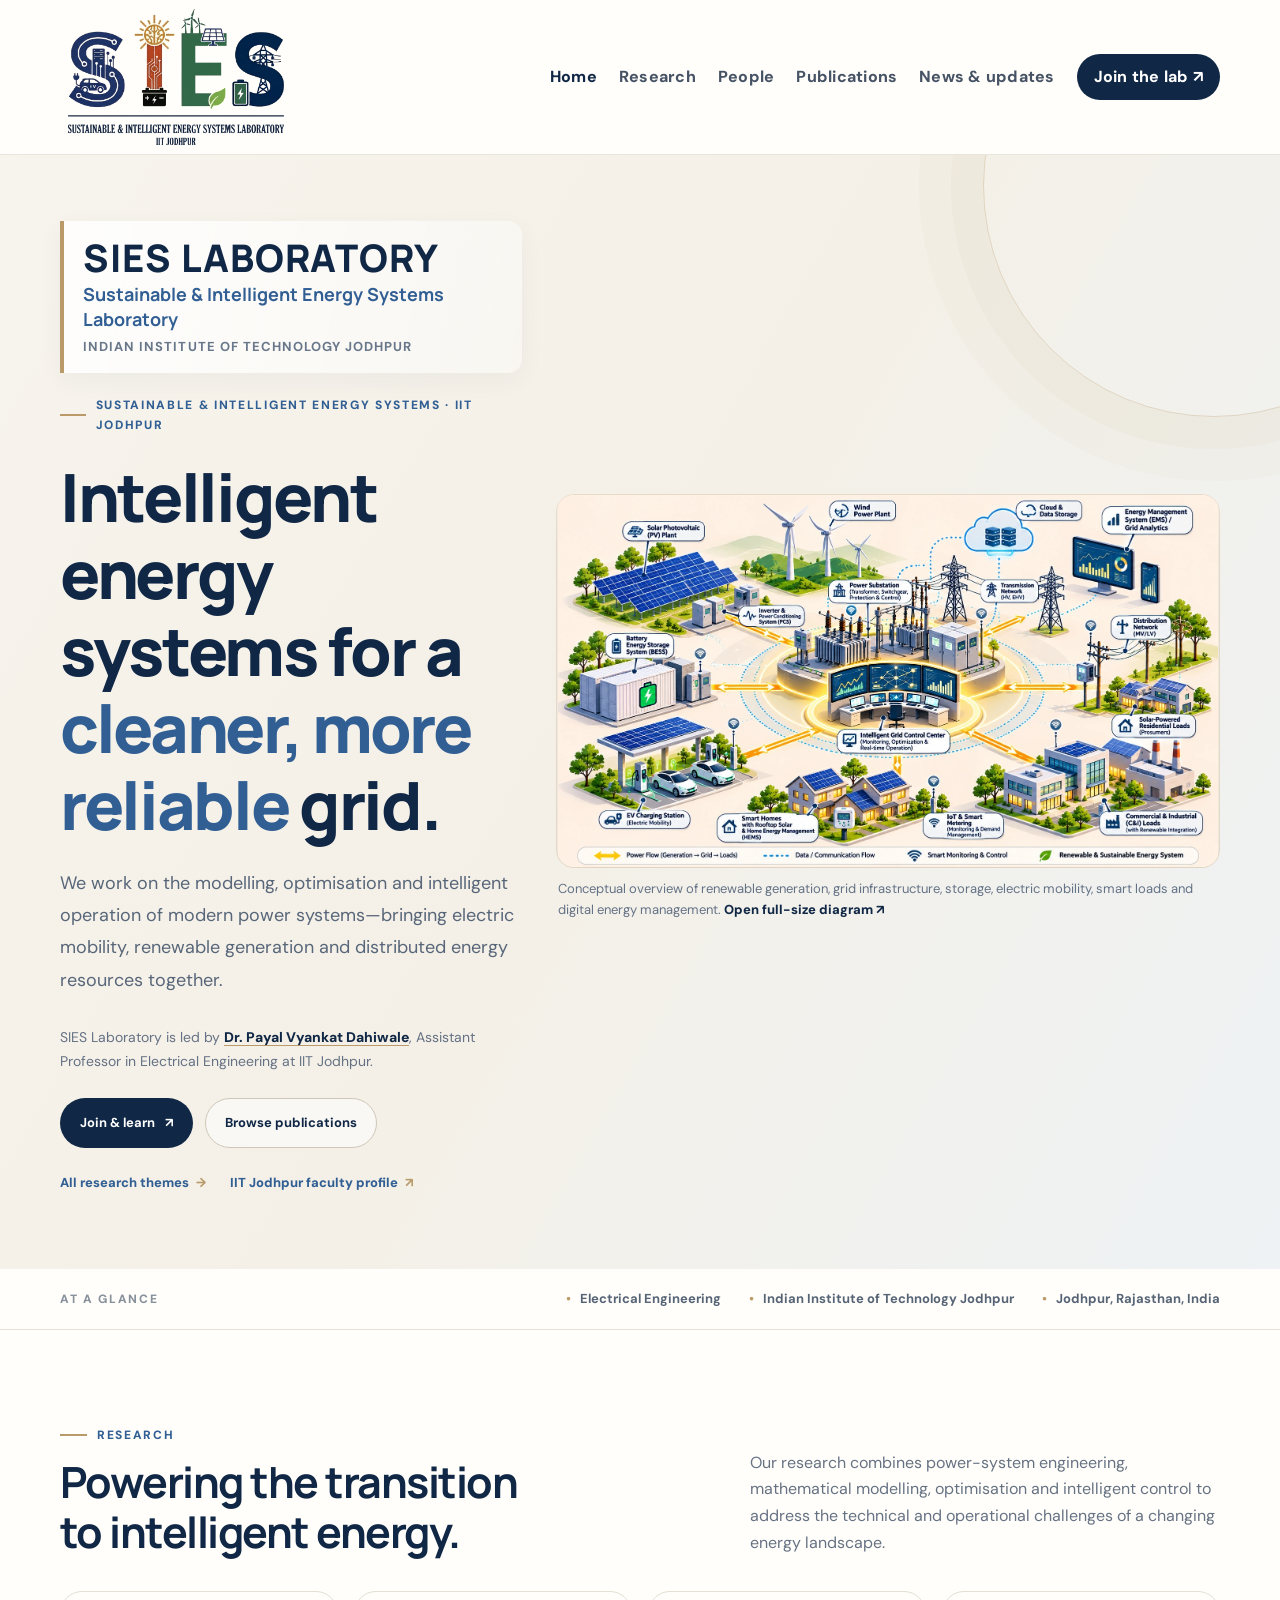
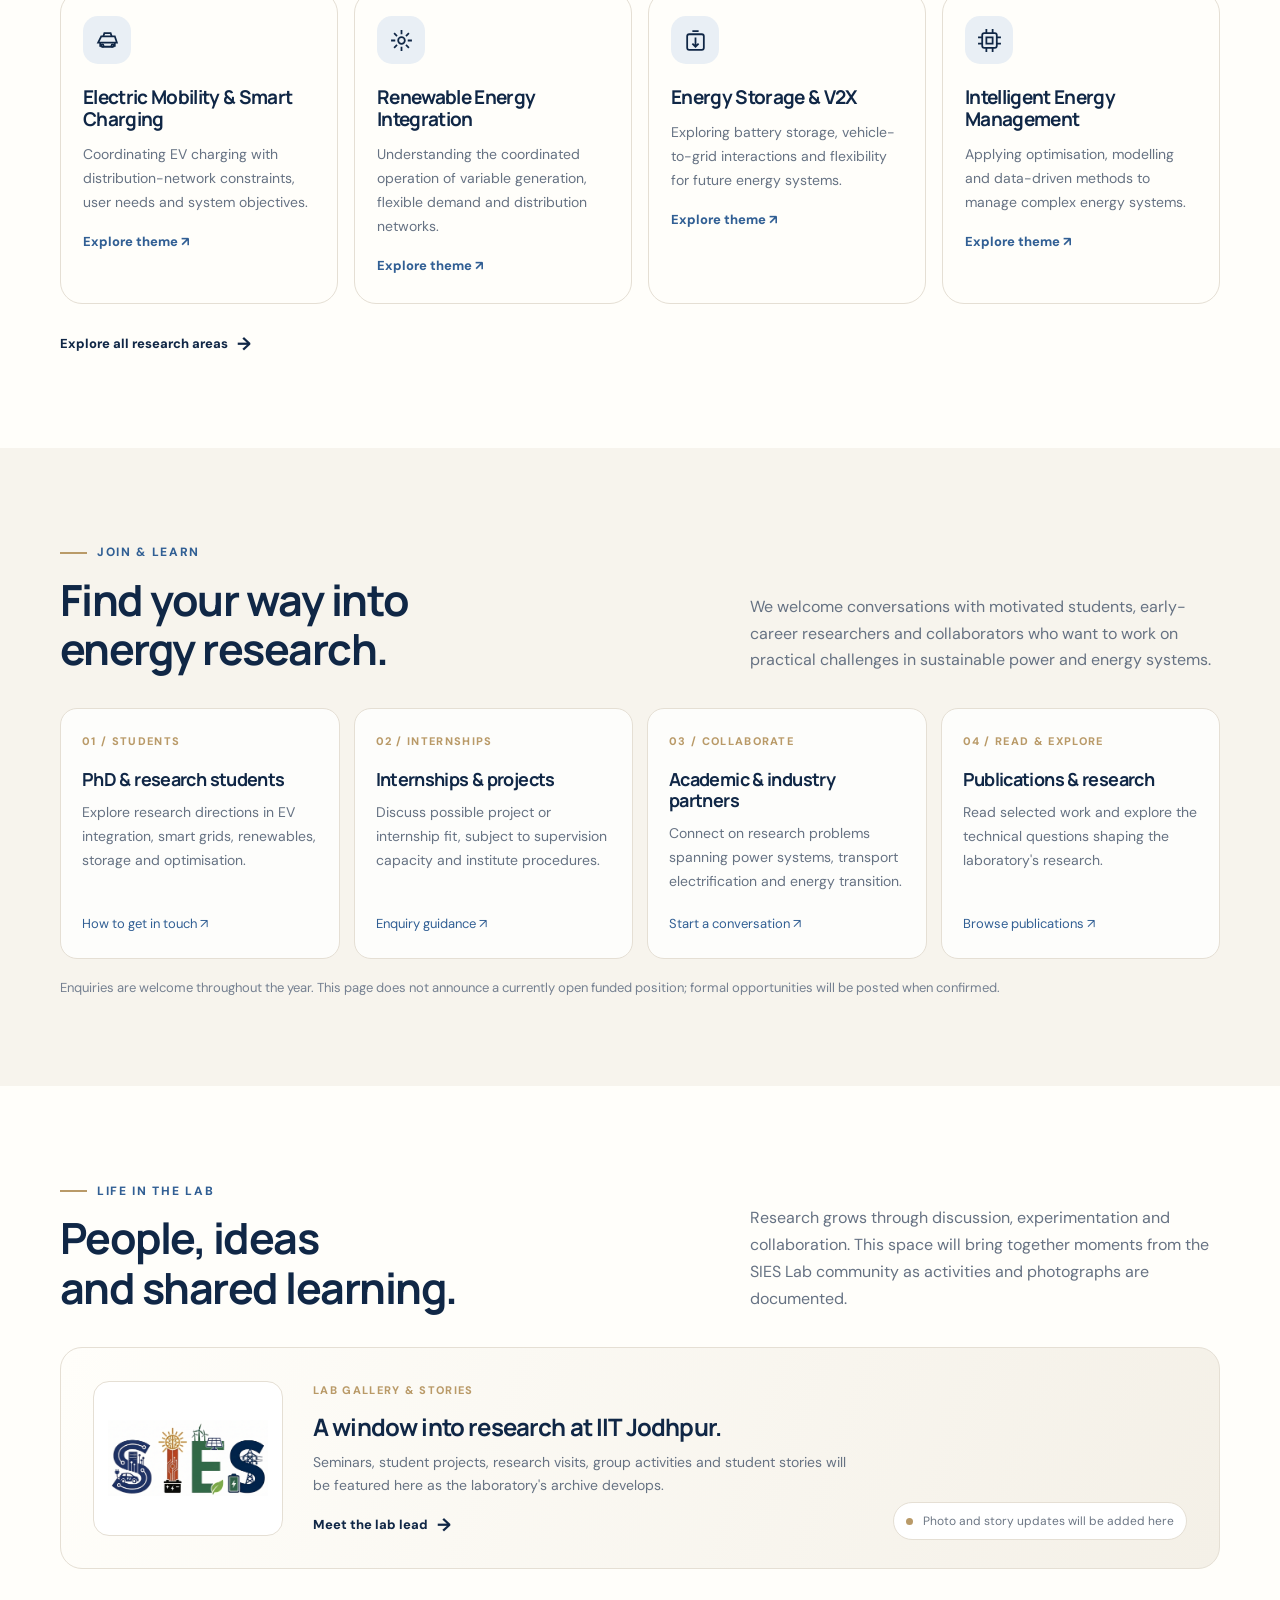
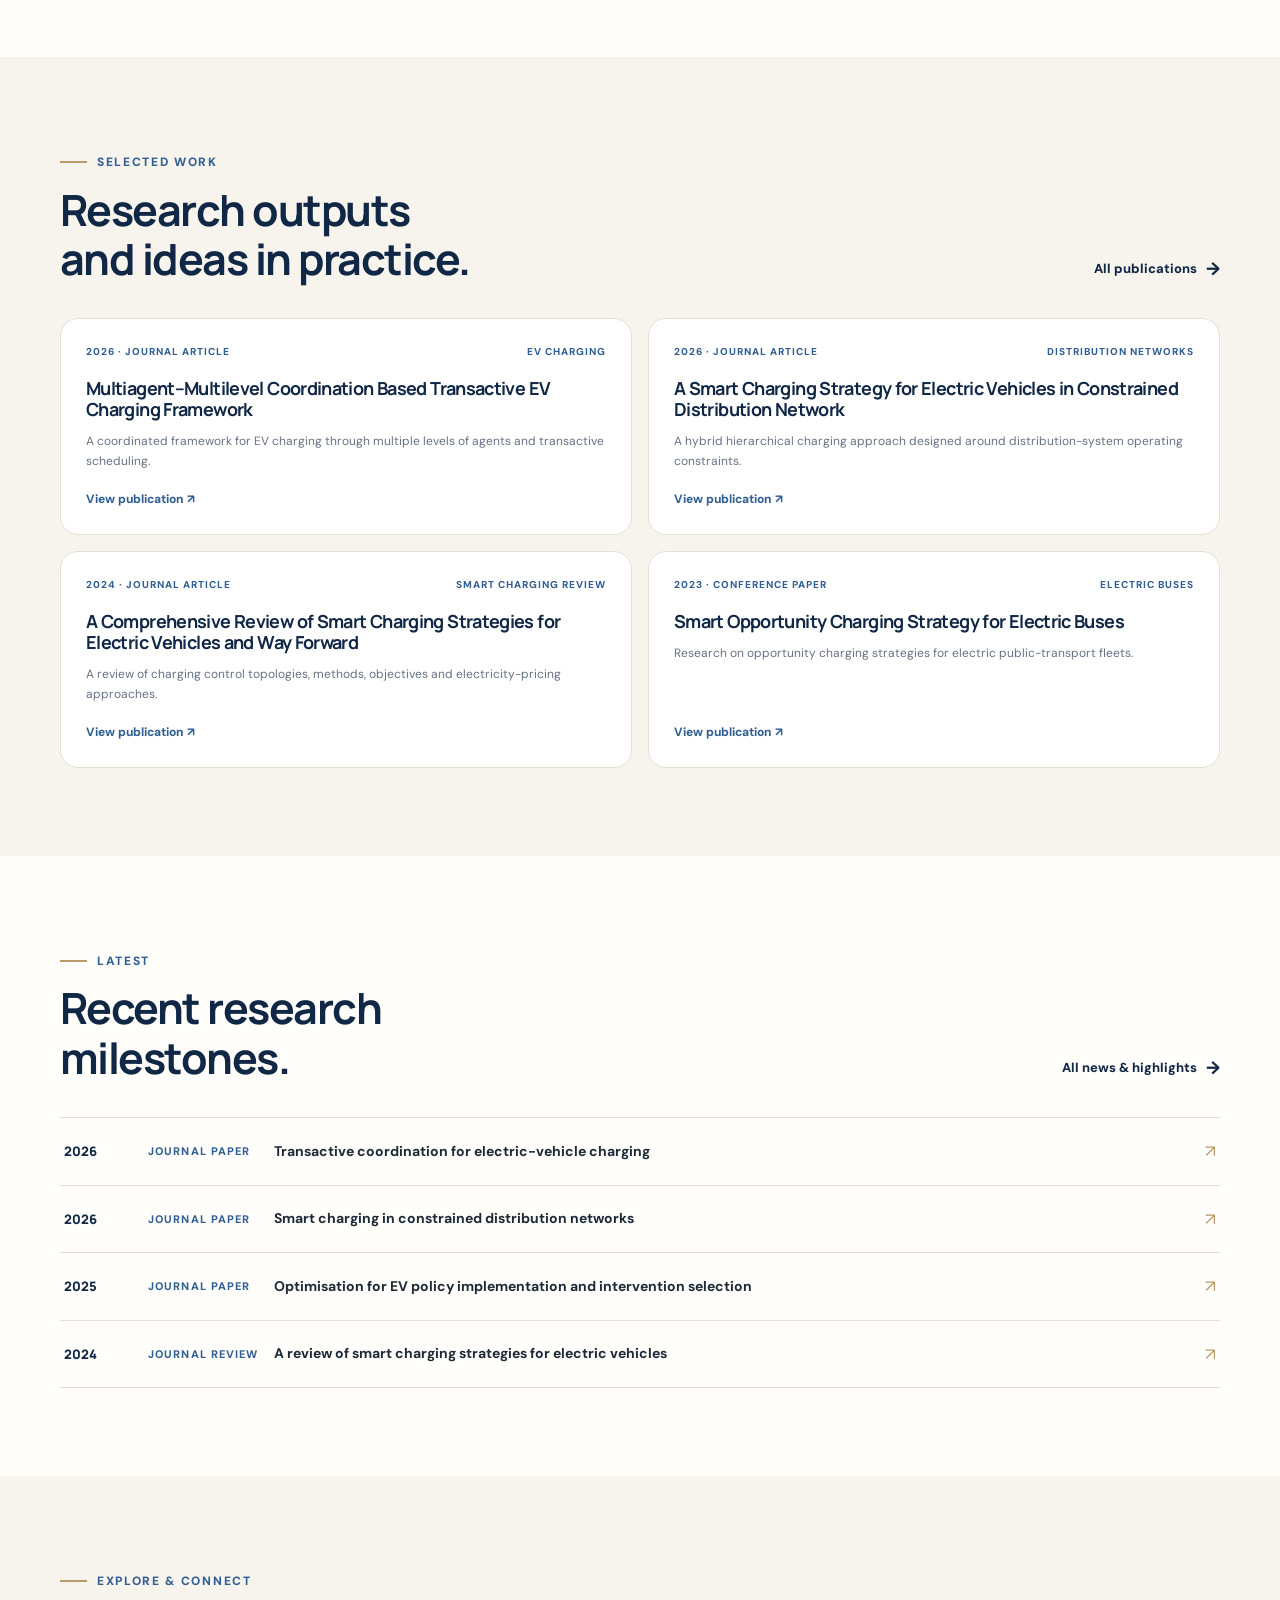
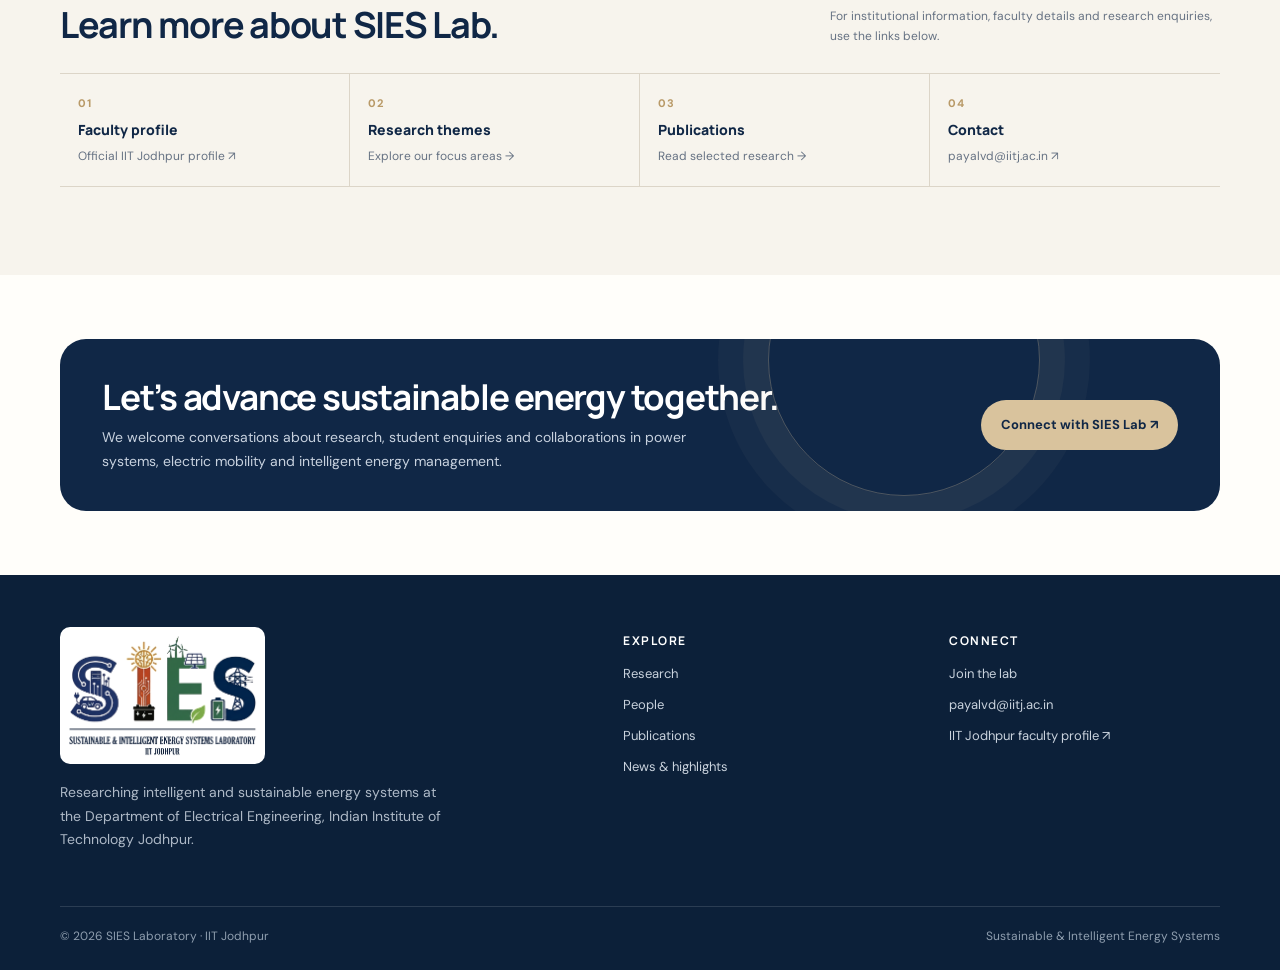
==== commit 88521e51: "Add files via upload" ====
--- a/index.html
+++ b/index.html
@@ -22,6 +22,7 @@
   <!-- Introductory hero: SIES-specific version of the reference lab's opening statement and recruitment links. -->
   <section class="hero sies-hero"><div class="container sies-hero-grid">
     <div class="sies-hero-copy">
+      <div class="home-lab-identity"><span class="home-lab-acronym">SIES LABORATORY</span><span class="home-lab-full">Sustainable &amp; Intelligent Energy Systems Laboratory</span><span class="home-lab-institute">Indian Institute of Technology Jodhpur</span></div>
       <div class="eyebrow">Sustainable & Intelligent Energy Systems · IIT Jodhpur</div>
       <h1>Intelligent energy systems for a <em>cleaner, more reliable</em> grid.</h1>
       <p class="hero-copy">We work on the modelling, optimisation and intelligent operation of modern power systems—bringing electric mobility, renewable generation and distributed energy resources together.</p>
--- a/assets/css/styles.css
+++ b/assets/css/styles.css
@@ -111,3 +111,41 @@
 @media(max-width:1080px){.sies-hero-grid{grid-template-columns:.9fr 1.1fr;gap:24px}}
 @media(max-width:760px){.sies-hero-grid{grid-template-columns:1fr}.sies-hero-art{max-width:720px;margin:0 auto}.sies-hero-art img{aspect-ratio:16/9;object-fit:contain}.hero-caption{font-size:13px}}
 @media(max-width:430px){.hero-caption{font-size:12px;line-height:1.55}}
+
+
+/* Recruitment announcement and stronger SIES identity */
+.nav{gap:22px}
+.nav a{font-size:16px;font-weight:750}
+.home-lab-identity{display:flex;flex-direction:column;align-items:flex-start;gap:4px;margin:0 0 22px;padding:16px 19px 15px;border-left:4px solid var(--sand-deep);border-radius:0 14px 14px 0;background:linear-gradient(100deg,rgba(255,255,255,.86),rgba(255,255,255,.38));box-shadow:0 8px 26px rgba(16,39,70,.045);max-width:620px}
+.home-lab-acronym{font:800 clamp(25px,3vw,38px)/1.08 'Manrope',sans-serif;letter-spacing:.025em;color:var(--navy)}
+.home-lab-full{font:700 clamp(14px,1.45vw,18px)/1.4 'Manrope',sans-serif;color:var(--blue)}
+.home-lab-institute{font-size:13px;font-weight:700;letter-spacing:.08em;text-transform:uppercase;color:#68778a}
+.openings-section{padding:64px 0 70px;background:linear-gradient(135deg,#f3eee4 0%,#fffefa 55%,#edf2f5 100%);border-top:1px solid var(--line);border-bottom:1px solid var(--line)}
+.openings-heading{display:flex;align-items:flex-end;justify-content:space-between;gap:28px;margin-bottom:26px}
+.openings-kicker{display:inline-block;color:var(--blue);font-size:12px;font-weight:850;letter-spacing:.16em;text-transform:uppercase}
+.openings-heading h2{font-size:clamp(34px,4vw,48px);margin:9px 0 8px}
+.openings-heading p{margin:0;color:var(--muted);font-size:16px;max-width:700px}
+.openings-live{display:inline-flex;align-items:center;gap:9px;white-space:nowrap;padding:10px 15px;border:1px solid #c6d9cb;background:#eef7ef;color:#285a3b;border-radius:999px;font-size:13px;font-weight:800}
+.openings-live i{width:9px;height:9px;border-radius:50%;background:#3c9a5b;box-shadow:0 0 0 4px rgba(60,154,91,.13)}
+.openings-grid{display:grid;grid-template-columns:repeat(2,minmax(0,1fr));gap:20px}
+.opening-card{position:relative;padding:28px 30px 26px;border:1px solid var(--line);border-radius:22px;background:rgba(255,255,255,.94);box-shadow:0 14px 38px rgba(16,39,70,.065)}
+.opening-top{display:flex;justify-content:space-between;align-items:center;gap:16px}
+.opening-type{font-size:12px;font-weight:850;letter-spacing:.12em;text-transform:uppercase;color:var(--blue)}
+.opening-count{display:flex;align-items:baseline;gap:6px;padding:7px 12px;border-radius:12px;background:var(--navy);color:white;font:800 27px/1 'Manrope',sans-serif}
+.opening-count small{font:800 9px/1 'DM Sans',sans-serif;letter-spacing:.12em;color:#d9c39d}
+.opening-card h3{font-size:27px;margin:18px 0 7px}
+.opening-mode{display:inline-block!important;margin:0 0 13px!important;padding:6px 10px;border-radius:8px;background:#f2eee5;color:var(--navy)!important;font-size:13px!important;font-weight:800}
+.opening-card>p:not(.opening-mode){font-size:15px;line-height:1.65;color:var(--muted);margin:0 0 10px}
+.opening-areas{display:grid;gap:8px;margin:15px 0 22px;padding:0;list-style:none}
+.opening-areas li{position:relative;padding-left:22px;color:#4f5e70;font-size:14px;line-height:1.55}
+.opening-areas li:before{content:'✓';position:absolute;left:0;top:0;color:var(--green);font-weight:900}
+.opening-cta{display:inline-flex;align-items:center;gap:10px;padding:12px 17px;border-radius:999px;background:var(--navy);color:white;font-size:14px;font-weight:800}
+.opening-cta:hover{background:var(--blue);color:white;text-decoration:none}
+.opening-cta span{font-size:17px}
+.openings-note{margin:18px 0 0;color:#657285;font-size:13px;line-height:1.65}
+.join-card{padding:28px 27px}
+.join-card h3{font-size:21px}
+.join-card p{font-size:15px;line-height:1.7}
+.join-card .text-link{font-size:14px;white-space:normal;margin-top:10px}
+@media(max-width:1000px){.nav a{font-size:16px}.openings-grid{grid-template-columns:1fr}.openings-heading{align-items:flex-start;flex-direction:column}}
+@media(max-width:760px){.nav a{font-size:16px}.home-lab-identity{margin-bottom:18px;padding:13px 15px}.home-lab-full{font-size:15px}.home-lab-institute{font-size:12px}.openings-section{padding:48px 0}.opening-card{padding:23px 21px}.opening-card h3{font-size:24px}.opening-areas li{font-size:14px}}
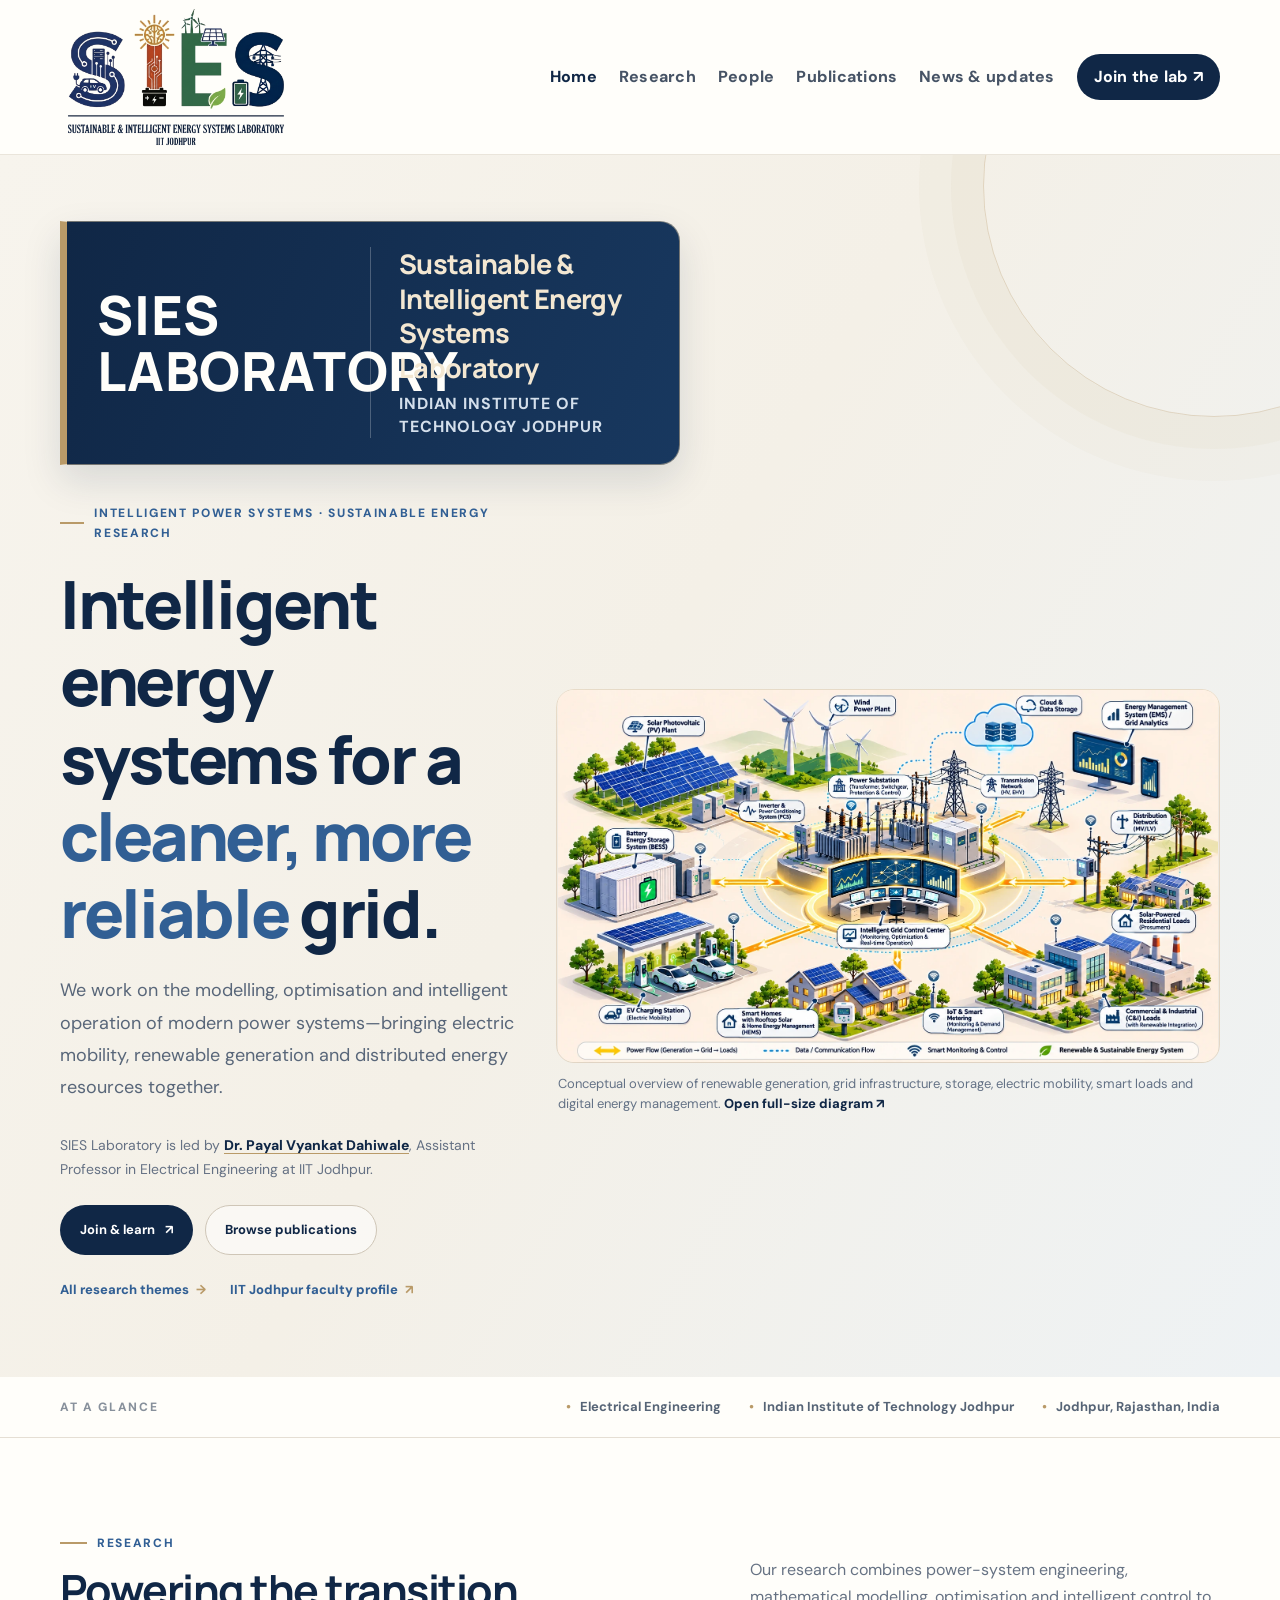
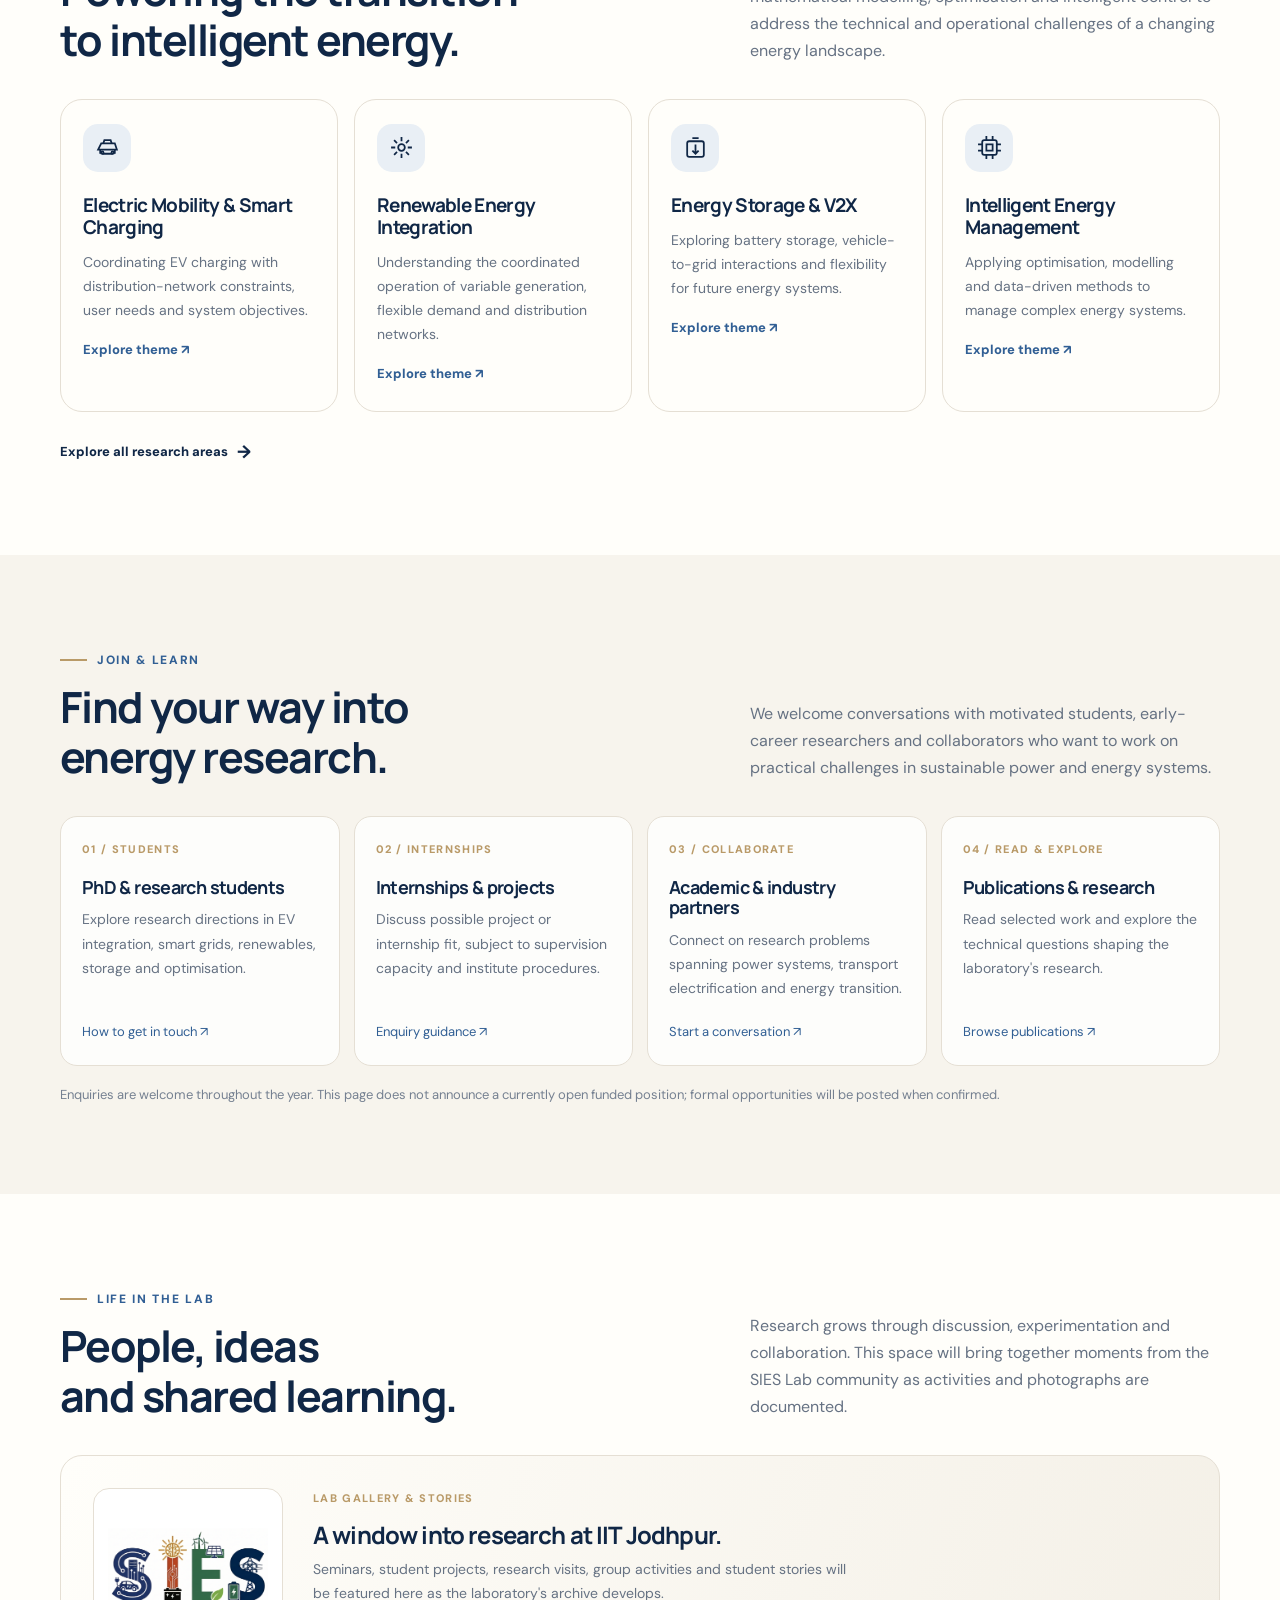
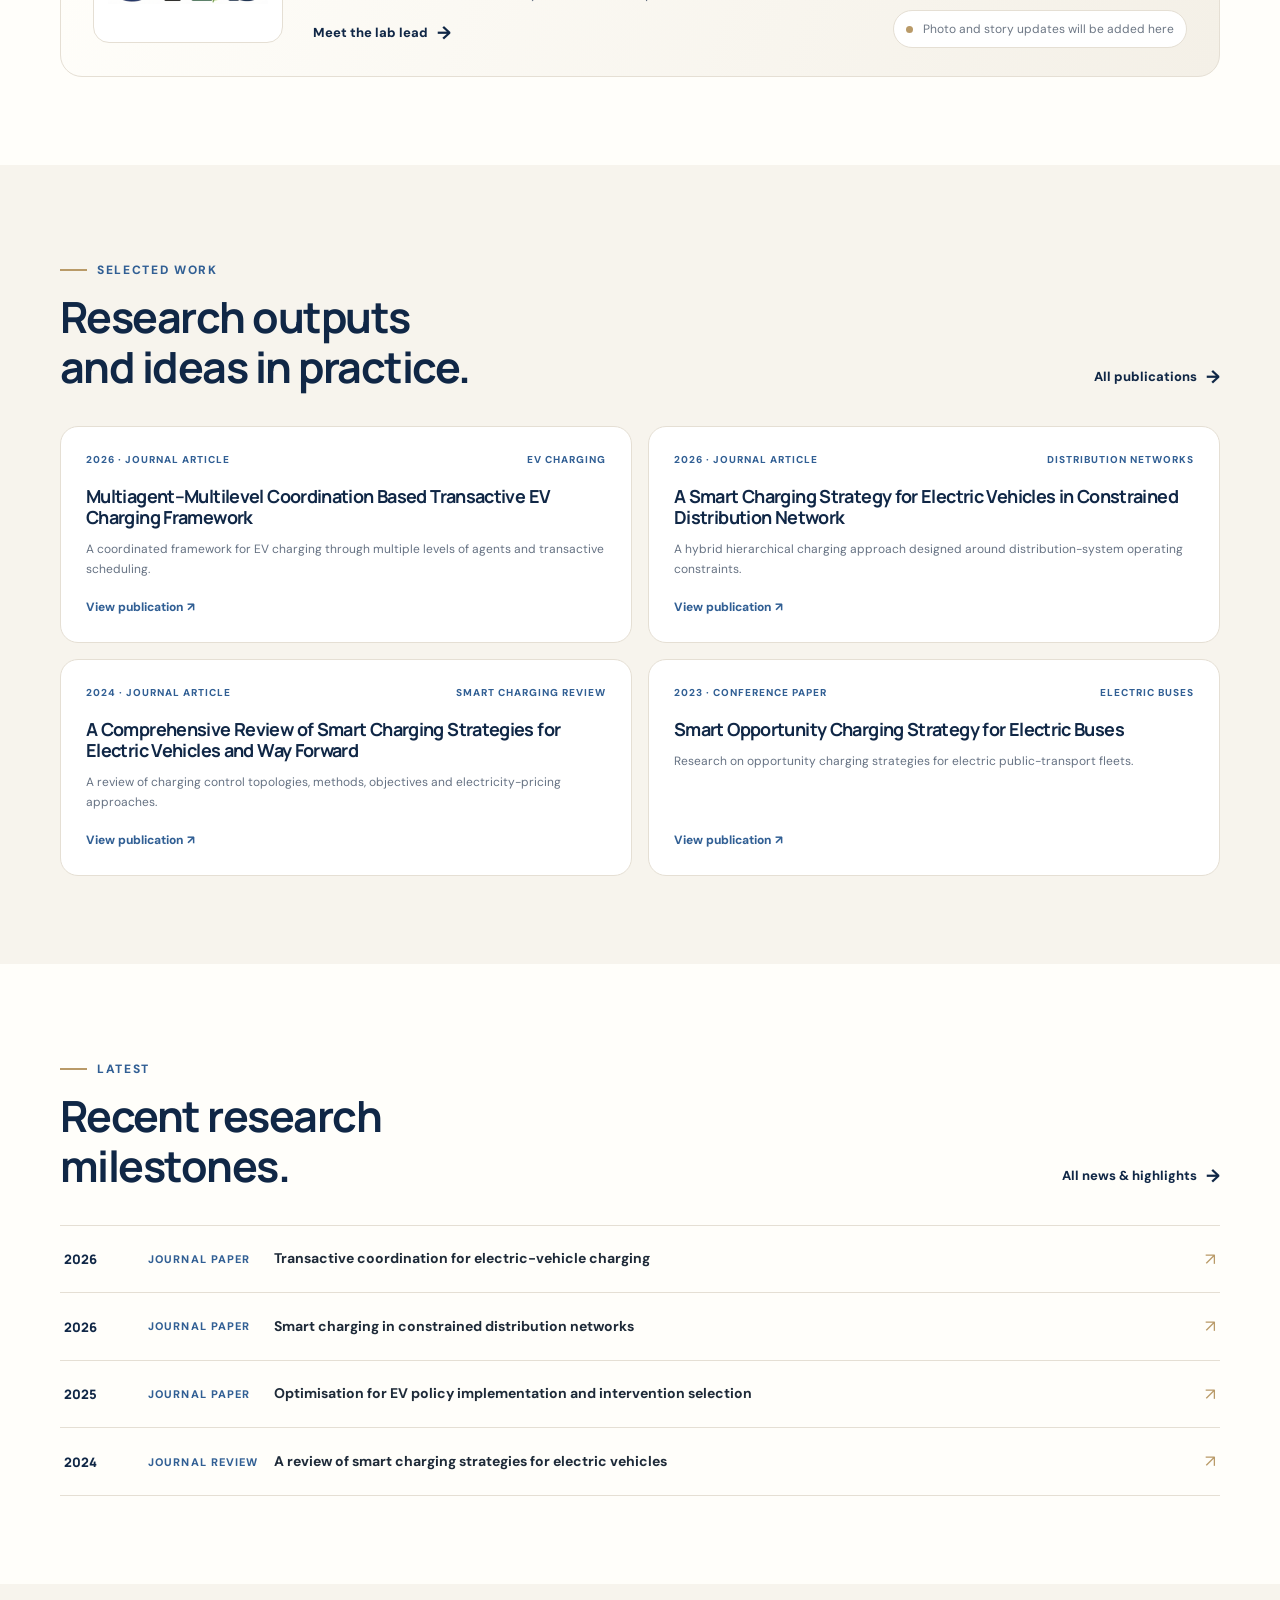
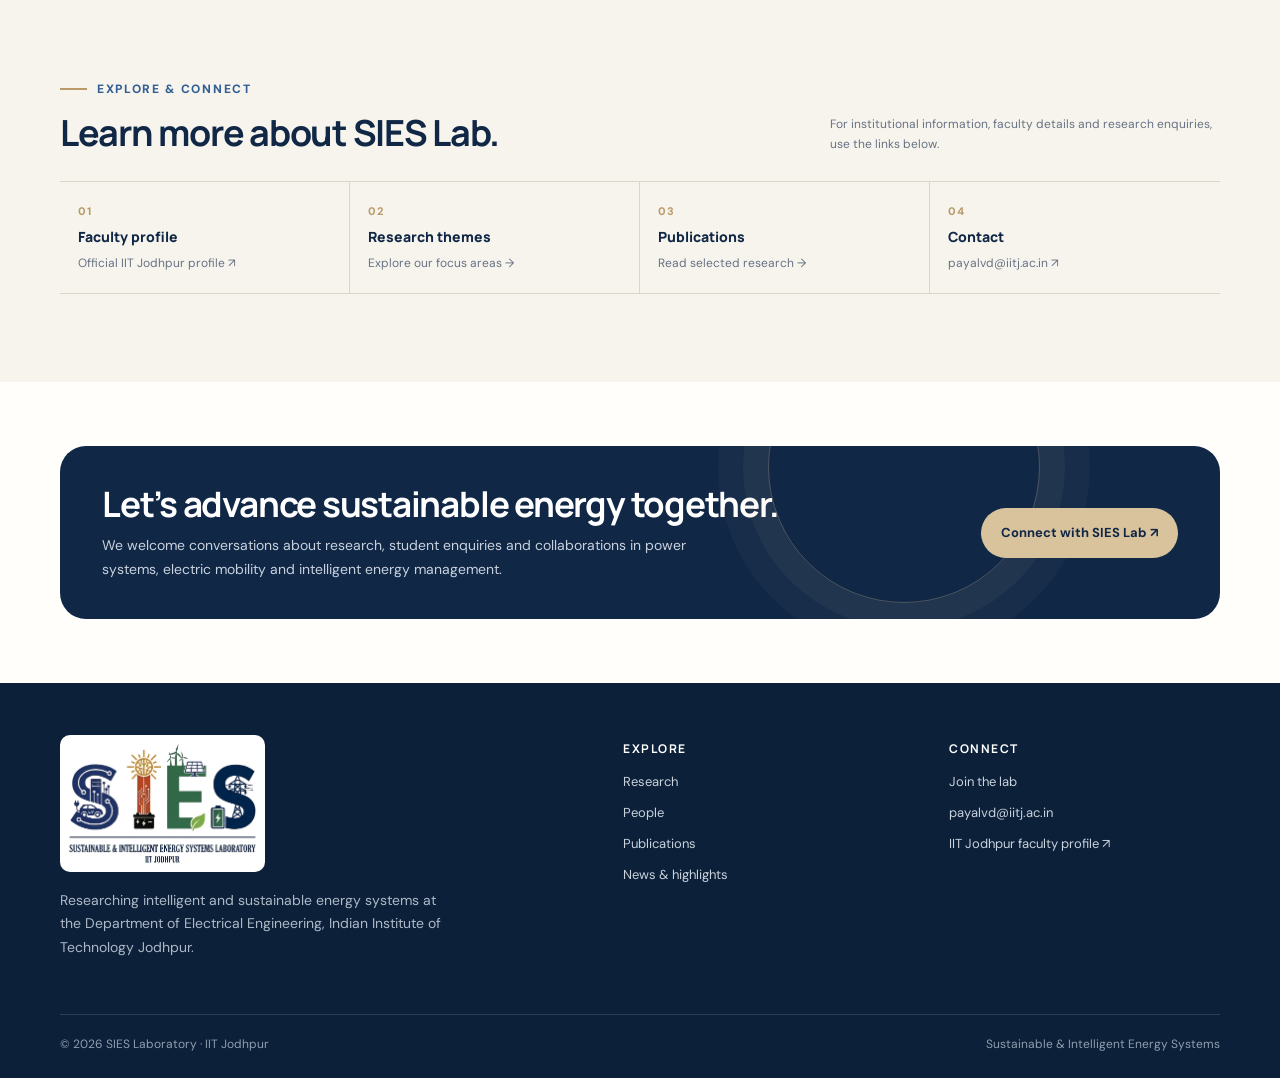
==== commit 8a3d9c5e: "Add files via upload" ====
--- a/index.html
+++ b/index.html
@@ -19,18 +19,26 @@
   <nav class="nav" id="primary-nav" aria-label="Main navigation"><a class="active" aria-current="page" href="index.html">Home</a><a href="research.html">Research</a><a href="people.html">People</a><a href="publications.html">Publications</a><a href="news.html">News &amp; updates</a><a class="nav-cta" href="join.html">Join the lab ↗</a></nav>
 </div></header>
 <main id="main">
-  <!-- Introductory hero: SIES-specific version of the reference lab's opening statement and recruitment links. -->
-  <section class="hero sies-hero"><div class="container sies-hero-grid">
-    <div class="sies-hero-copy">
-      <div class="home-lab-identity"><span class="home-lab-acronym">SIES LABORATORY</span><span class="home-lab-full">Sustainable &amp; Intelligent Energy Systems Laboratory</span><span class="home-lab-institute">Indian Institute of Technology Jodhpur</span></div>
-      <div class="eyebrow">Sustainable & Intelligent Energy Systems · IIT Jodhpur</div>
-      <h1>Intelligent energy systems for a <em>cleaner, more reliable</em> grid.</h1>
-      <p class="hero-copy">We work on the modelling, optimisation and intelligent operation of modern power systems—bringing electric mobility, renewable generation and distributed energy resources together.</p>
-      <p class="hero-lead">SIES Laboratory is led by <a href="people.html">Dr. Payal Vyankat Dahiwale</a>, Assistant Professor in Electrical Engineering at IIT Jodhpur.</p>
-      <div class="hero-actions"><a class="btn btn-primary" href="join.html">Join & learn <span>↗</span></a><a class="btn btn-secondary" href="publications.html">Browse publications</a></div>
-      <div class="hero-quicklinks"><a href="research.html">All research themes <span>→</span></a><a href="https://iitj.ac.in/People/Profile/84b2b109-c579-49a6-a24f-1d1db4623aa4?ln=en" target="_blank" rel="noopener">IIT Jodhpur faculty profile <span>↗</span></a></div>
+  <!-- SIES identity is deliberately prominent at the very start of the homepage. -->
+  <section class="hero sies-hero"><div class="container">
+    <div class="home-lab-identity" role="group" aria-label="SIES Laboratory, Sustainable and Intelligent Energy Systems Laboratory, Indian Institute of Technology Jodhpur">
+      <div class="home-lab-acronym">SIES LABORATORY</div>
+      <div class="home-lab-details">
+        <div class="home-lab-full">Sustainable &amp; Intelligent Energy Systems Laboratory</div>
+        <div class="home-lab-institute">Indian Institute of Technology Jodhpur</div>
+      </div>
     </div>
-    <figure class="hero-art sies-hero-art"><a class="hero-diagram-link" href="assets/img/sies-energy-systems.webp" target="_blank" rel="noopener" aria-label="Open the full-size annotated SIES smart-grid ecosystem illustration"><img src="assets/img/sies-energy-systems.webp" alt="Annotated smart-grid ecosystem showing a solar photovoltaic plant, wind power plant, battery energy storage system, power conversion system, substation, high-voltage transmission, medium- and low-voltage distribution, EV charging, solar-powered homes, smart metering, commercial and industrial loads, cloud data storage, energy management system and intelligent grid control centre."></a><figcaption class="hero-caption">Conceptual overview of renewable generation, grid infrastructure, storage, electric mobility, smart loads and digital energy management. <a href="assets/img/sies-energy-systems.webp" target="_blank" rel="noopener">Open full-size diagram ↗</a></figcaption></figure>
+    <div class="sies-hero-grid">
+      <div class="sies-hero-copy">
+        <div class="eyebrow">Intelligent power systems · Sustainable energy research</div>
+        <h1>Intelligent energy systems for a <em>cleaner, more reliable</em> grid.</h1>
+        <p class="hero-copy">We work on the modelling, optimisation and intelligent operation of modern power systems—bringing electric mobility, renewable generation and distributed energy resources together.</p>
+        <p class="hero-lead">SIES Laboratory is led by <a href="people.html">Dr. Payal Vyankat Dahiwale</a>, Assistant Professor in Electrical Engineering at IIT Jodhpur.</p>
+        <div class="hero-actions"><a class="btn btn-primary" href="join.html">Join &amp; learn <span>↗</span></a><a class="btn btn-secondary" href="publications.html">Browse publications</a></div>
+        <div class="hero-quicklinks"><a href="research.html">All research themes <span>→</span></a><a href="https://iitj.ac.in/People/Profile/84b2b109-c579-49a6-a24f-1d1db4623aa4?ln=en" target="_blank" rel="noopener">IIT Jodhpur faculty profile <span>↗</span></a></div>
+      </div>
+      <figure class="hero-art sies-hero-art"><a class="hero-diagram-link" href="assets/img/sies-energy-systems.webp" target="_blank" rel="noopener" aria-label="Open the full-size annotated SIES smart-grid ecosystem illustration"><img src="assets/img/sies-energy-systems.webp" alt="Annotated smart-grid ecosystem showing a solar photovoltaic plant, wind power plant, battery energy storage system, power conversion system, substation, high-voltage transmission, medium- and low-voltage distribution, EV charging, solar-powered homes, smart metering, commercial and industrial loads, cloud data storage, energy management system and intelligent grid control centre."></a><figcaption class="hero-caption">Conceptual overview of renewable generation, grid infrastructure, storage, electric mobility, smart loads and digital energy management. <a href="assets/img/sies-energy-systems.webp" target="_blank" rel="noopener">Open full-size diagram ↗</a></figcaption></figure>
+    </div>
   </div></section>
 
   <section class="trust-strip"><div class="container trust-inner"><div class="trust-label">At a glance</div><div class="trust-items"><span>Electrical Engineering</span><span>Indian Institute of Technology Jodhpur</span><span>Jodhpur, Rajasthan, India</span></div></div></section>
--- a/assets/css/styles.css
+++ b/assets/css/styles.css
@@ -149,3 +149,70 @@
 .join-card .text-link{font-size:14px;white-space:normal;margin-top:10px}
 @media(max-width:1000px){.nav a{font-size:16px}.openings-grid{grid-template-columns:1fr}.openings-heading{align-items:flex-start;flex-direction:column}}
 @media(max-width:760px){.nav a{font-size:16px}.home-lab-identity{margin-bottom:18px;padding:13px 15px}.home-lab-full{font-size:15px}.home-lab-institute{font-size:12px}.openings-section{padding:48px 0}.opening-card{padding:23px 21px}.opening-card h3{font-size:24px}.opening-areas li{font-size:14px}}
+
+
+/* Prominent SIES identity banner at the top of the homepage */
+.home-lab-identity{
+  display:grid;
+  grid-template-columns:minmax(245px,.62fr) minmax(0,1.38fr);
+  align-items:center;
+  gap:28px;
+  margin:0 0 38px;
+  padding:25px 30px 26px;
+  border:1px solid rgba(217,195,157,.5);
+  border-left:7px solid var(--sand-deep);
+  border-radius:0 20px 20px 0;
+  background:linear-gradient(112deg,#102746 0%,#18385f 100%);
+  box-shadow:0 16px 38px rgba(16,39,70,.13);
+}
+.home-lab-acronym{
+  display:block;
+  color:#fffefa;
+  font-family:'Manrope',sans-serif;
+  font-size:clamp(36px,4.3vw,54px);
+  font-weight:800;
+  line-height:1.04;
+  letter-spacing:.015em;
+}
+.home-lab-details{min-width:0;border-left:1px solid rgba(255,255,255,.24);padding-left:28px}
+.home-lab-full{
+  display:block;
+  color:#f3e7d2;
+  font-family:'Manrope',sans-serif;
+  font-size:clamp(19px,2.15vw,27px);
+  font-weight:750;
+  line-height:1.28;
+  letter-spacing:-.025em;
+}
+.home-lab-institute{
+  display:block;
+  margin-top:8px;
+  color:#d4dfeb;
+  font-size:16px;
+  font-weight:700;
+  line-height:1.4;
+  letter-spacing:.055em;
+}
+.sies-hero-grid{position:relative;display:grid;grid-template-columns:.82fr 1.18fr;align-items:center;gap:34px}
+.sies-hero-copy{min-width:0}
+.sies-hero-copy>.eyebrow{font-size:12px;letter-spacing:.14em}
+@media(max-width:900px){
+  .home-lab-identity{grid-template-columns:1fr;gap:12px;padding:23px 24px;margin-bottom:30px}
+  .home-lab-details{border-left:0;border-top:1px solid rgba(255,255,255,.24);padding:13px 0 0}
+  .home-lab-acronym{font-size:clamp(34px,6vw,48px)}
+  .home-lab-full{font-size:clamp(19px,3vw,24px)}
+  .sies-hero-grid{grid-template-columns:1fr 1fr;gap:25px}
+}
+@media(max-width:760px){
+  .home-lab-identity{margin-bottom:25px;padding:20px 21px}
+  .home-lab-acronym{font-size:36px}
+  .home-lab-full{font-size:20px}
+  .home-lab-institute{font-size:14px}
+  .sies-hero-grid{grid-template-columns:1fr;gap:20px}
+}
+@media(max-width:430px){
+  .home-lab-identity{padding:18px 17px;border-left-width:5px}
+  .home-lab-acronym{font-size:32px}
+  .home-lab-full{font-size:18px}
+  .home-lab-institute{font-size:13px}
+}
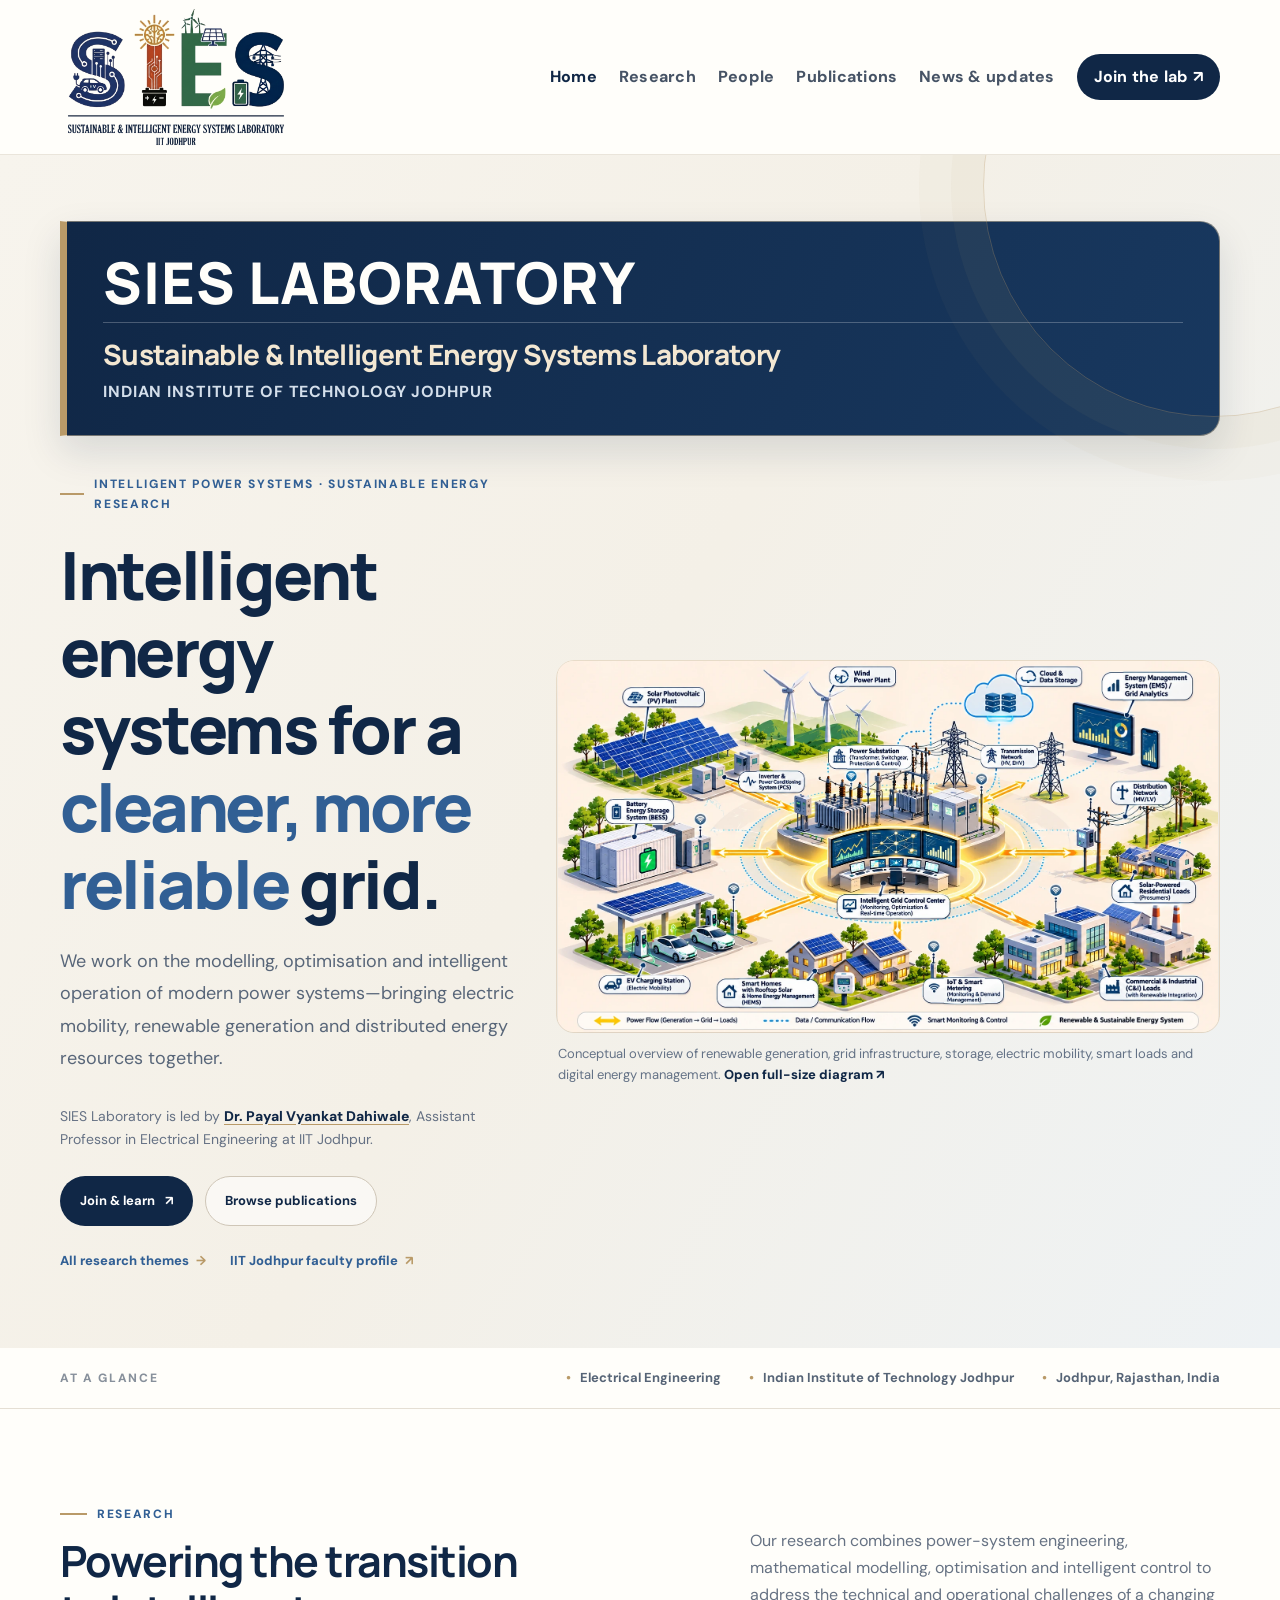
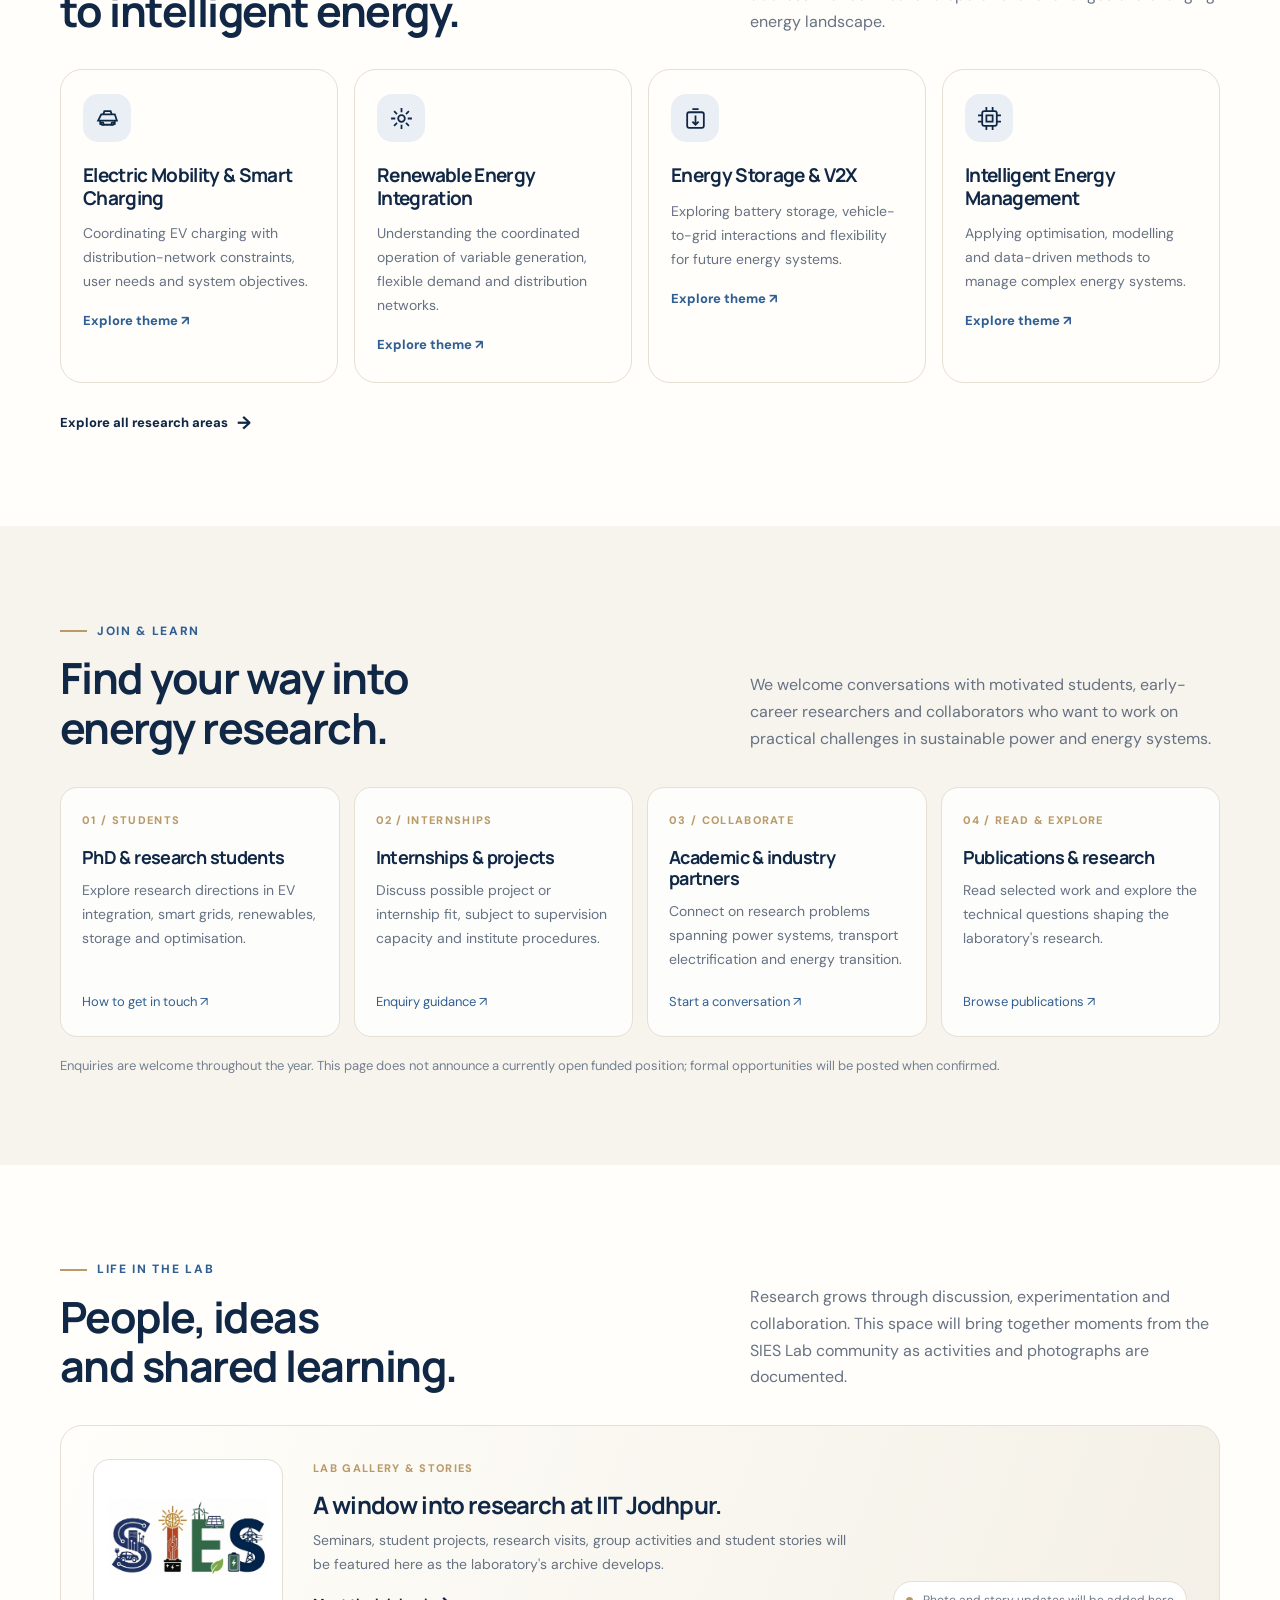
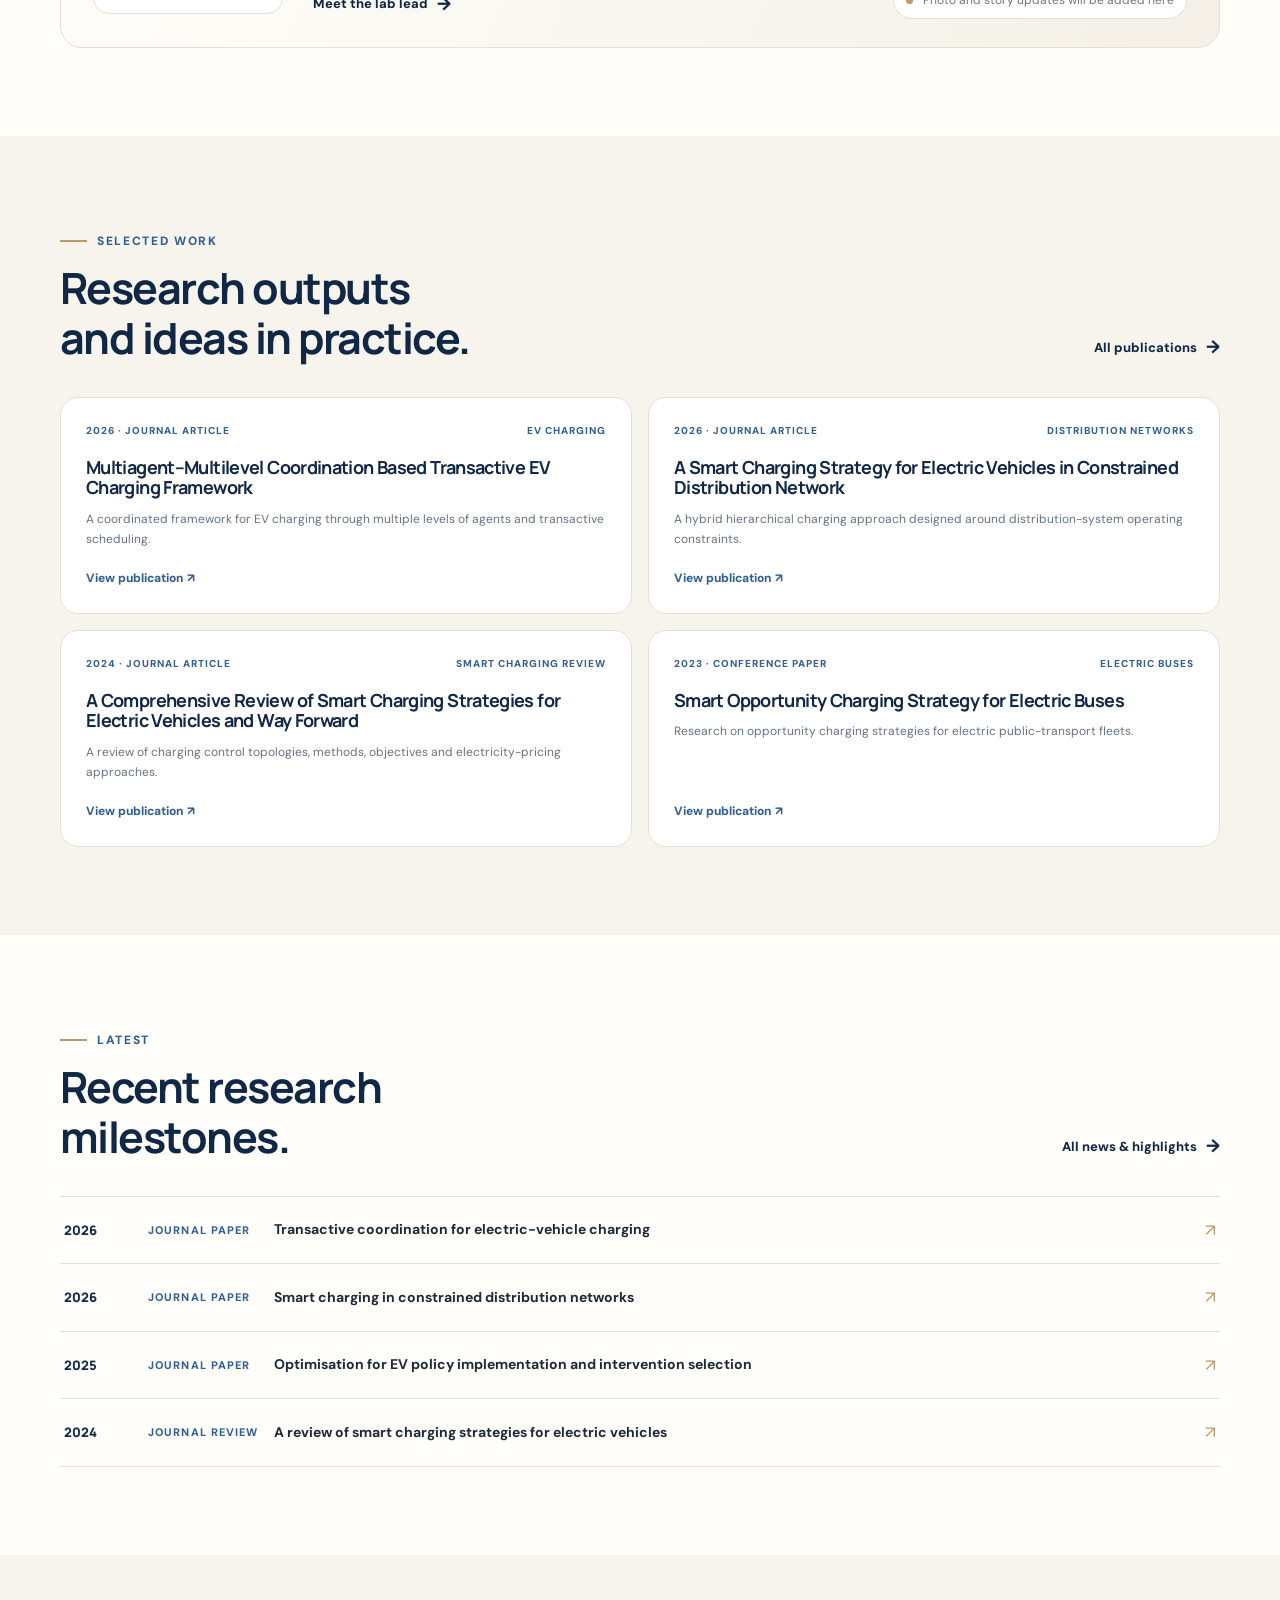
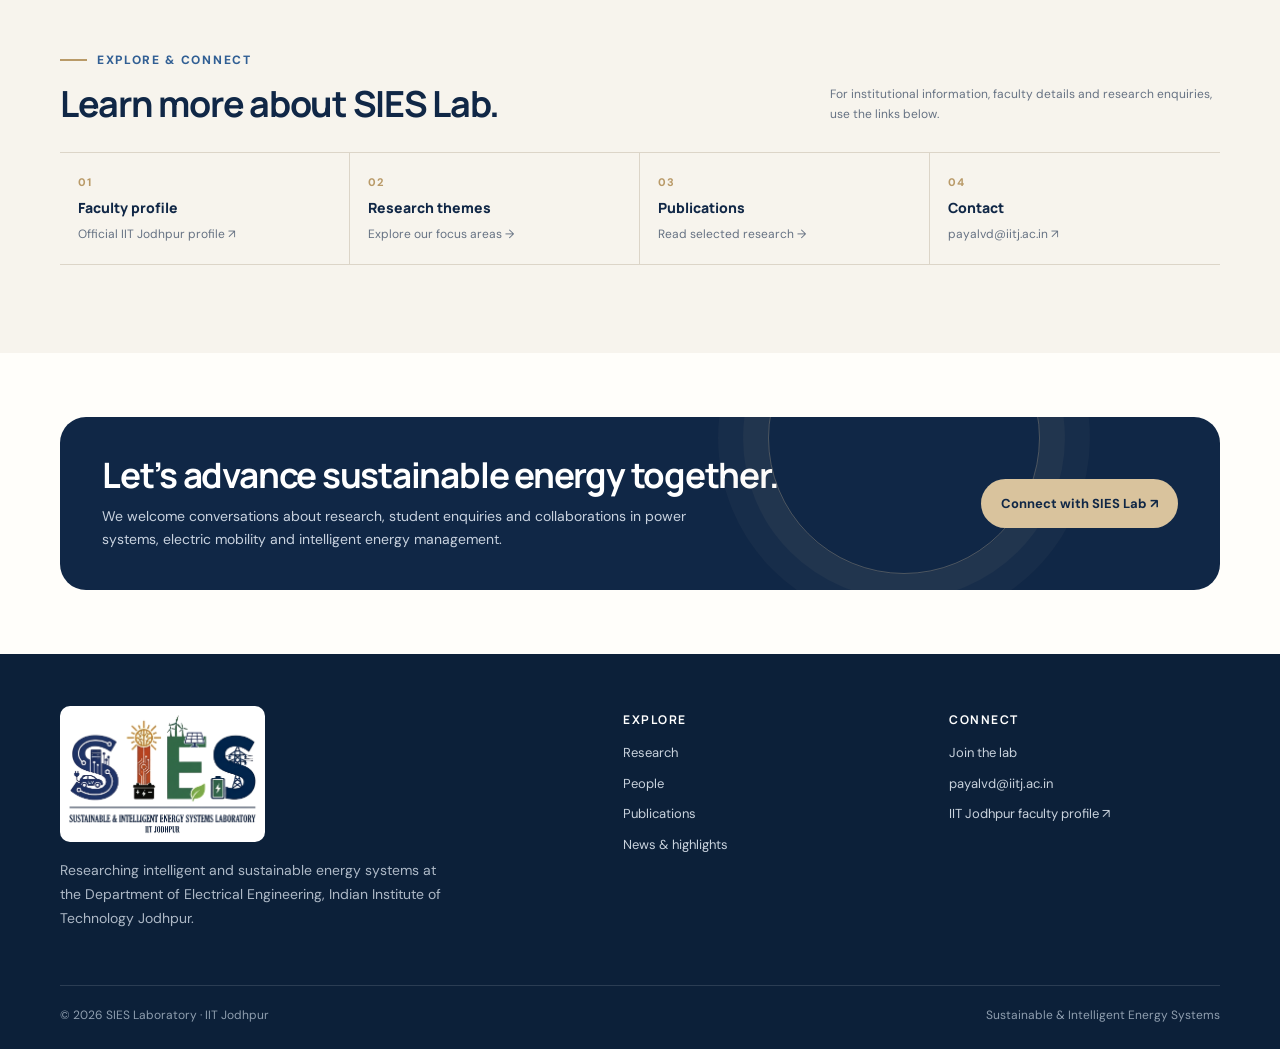
==== commit c40832d7: "Add files via upload" ====
--- a/index.html
+++ b/index.html
@@ -9,7 +9,7 @@
   <link rel="icon" type="image/png" href="assets/img/favicon.png">
   <link rel="preconnect" href="https://fonts.googleapis.com">
   <link rel="preconnect" href="https://fonts.gstatic.com" crossorigin>
-  <link rel="stylesheet" href="assets/css/styles.css">
+  <link rel="stylesheet" href="assets/css/styles.css?v=20261119-home-identity-fix">
 </head>
 <body>
 <a class="skip-link" href="#main">Skip to content</a>
--- a/assets/css/styles.css
+++ b/assets/css/styles.css
@@ -216,3 +216,81 @@
   .home-lab-full{font-size:18px}
   .home-lab-institute{font-size:13px}
 }
+
+
+/* Homepage identity banner: full-width stacked layout prevents text overlap while retaining large type. */
+.home-lab-identity{
+  display:flex;
+  flex-direction:column;
+  align-items:flex-start;
+  justify-content:center;
+  width:100%;
+  max-width:none;
+  min-width:0;
+  gap:10px;
+  margin:0 0 38px;
+  padding:30px 36px 31px;
+  border:1px solid rgba(217,195,157,.5);
+  border-left:7px solid var(--sand-deep);
+  border-radius:0 20px 20px 0;
+  background:linear-gradient(112deg,#102746 0%,#18385f 100%);
+  box-shadow:0 16px 38px rgba(16,39,70,.13);
+}
+.home-lab-acronym{
+  display:block;
+  max-width:100%;
+  color:#fffefa;
+  font-family:'Manrope',sans-serif;
+  font-size:clamp(44px,4.5vw,58px);
+  font-weight:800;
+  line-height:1.05;
+  letter-spacing:.015em;
+  white-space:normal;
+  overflow-wrap:break-word;
+}
+.home-lab-details{
+  display:block;
+  width:100%;
+  min-width:0;
+  border:0;
+  border-top:1px solid rgba(255,255,255,.24);
+  margin:0;
+  padding:14px 0 0;
+}
+.home-lab-full{
+  display:block;
+  max-width:1000px;
+  color:#f3e7d2;
+  font-family:'Manrope',sans-serif;
+  font-size:clamp(22px,2.2vw,28px);
+  font-weight:750;
+  line-height:1.28;
+  letter-spacing:-.025em;
+  overflow-wrap:normal;
+}
+.home-lab-institute{
+  display:block;
+  margin-top:8px;
+  color:#d4dfeb;
+  font-size:16px;
+  font-weight:700;
+  line-height:1.4;
+  letter-spacing:.055em;
+}
+@media(max-width:900px){
+  .home-lab-identity{padding:26px 28px 27px;margin-bottom:30px}
+  .home-lab-acronym{font-size:48px}
+  .home-lab-full{font-size:24px}
+}
+@media(max-width:760px){
+  .home-lab-identity{padding:24px 23px 25px;margin-bottom:26px}
+  .home-lab-acronym{font-size:44px}
+  .home-lab-full{font-size:23px}
+  .home-lab-institute{font-size:15px}
+}
+@media(max-width:430px){
+  .home-lab-identity{padding:20px 18px 21px;border-left-width:5px}
+  .home-lab-acronym{font-size:40px}
+  .home-lab-full{font-size:21px}
+  .home-lab-institute{font-size:14px;letter-spacing:.035em}
+}
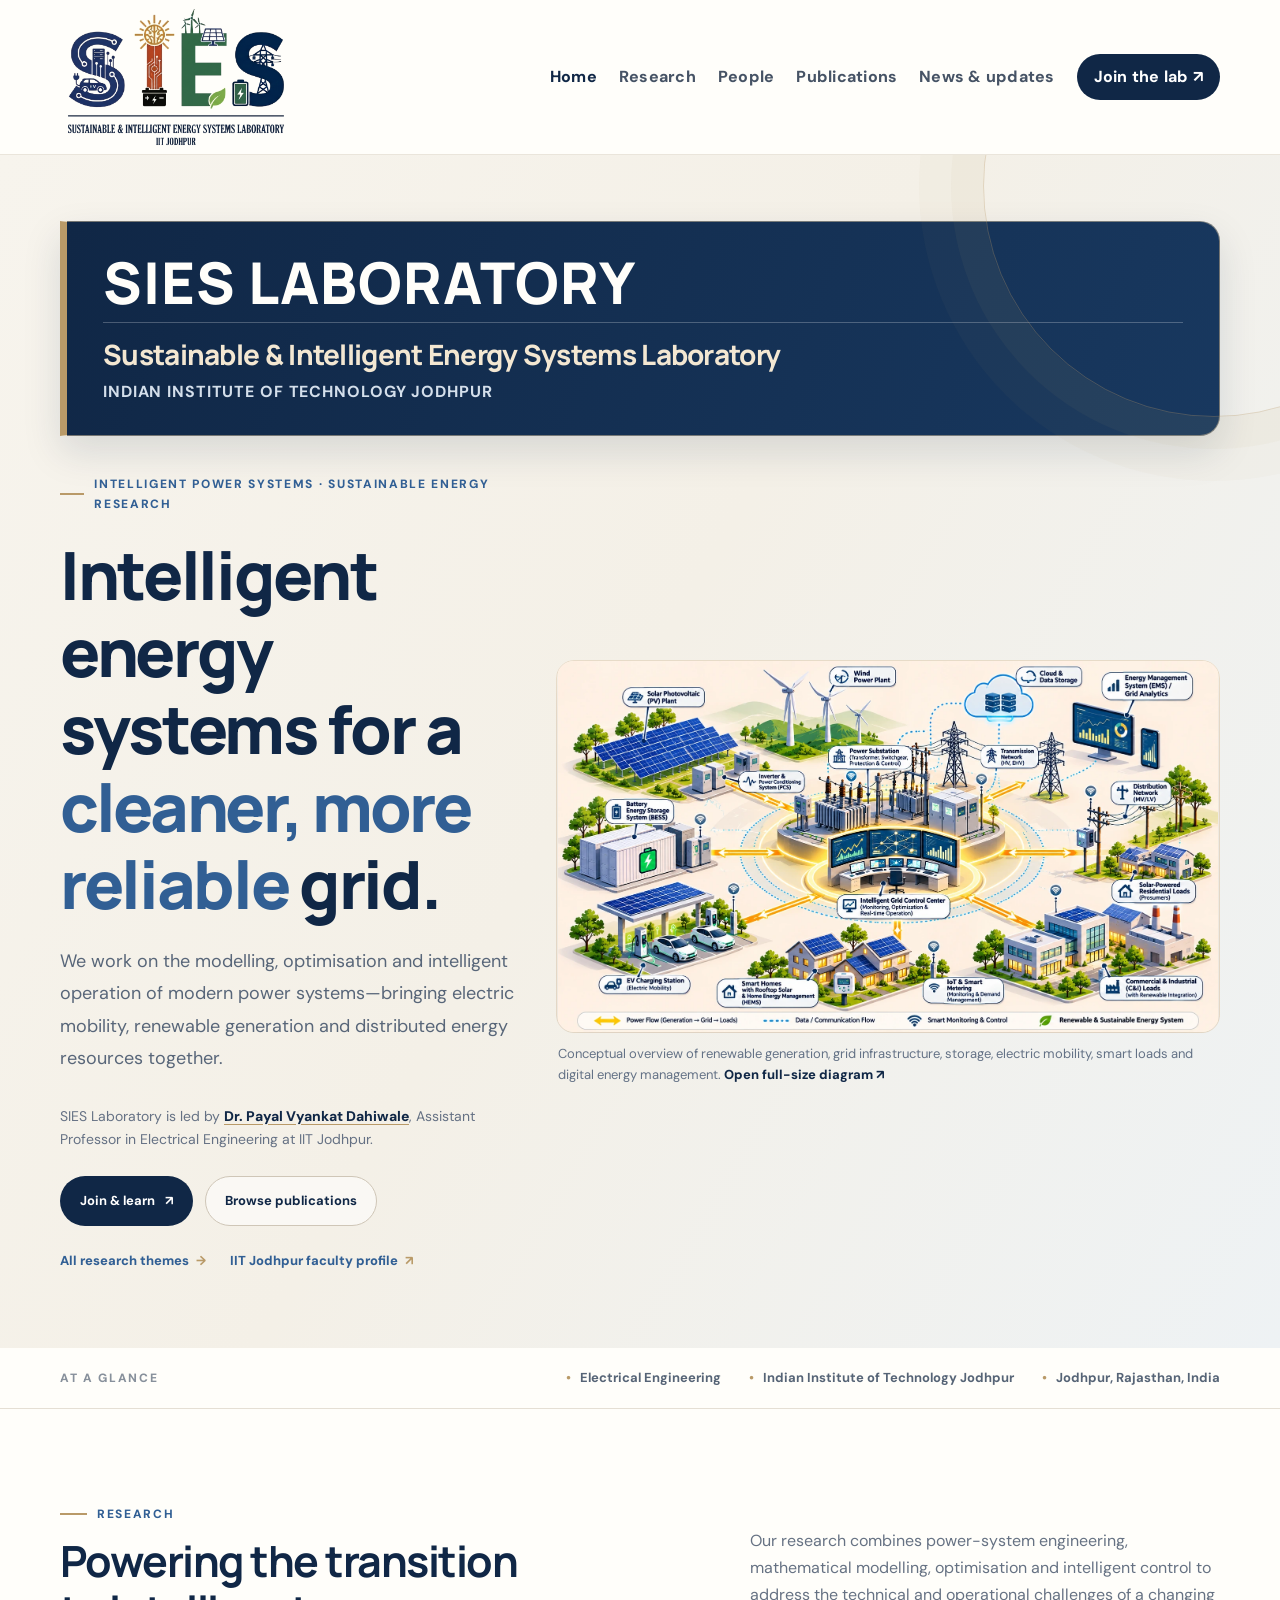
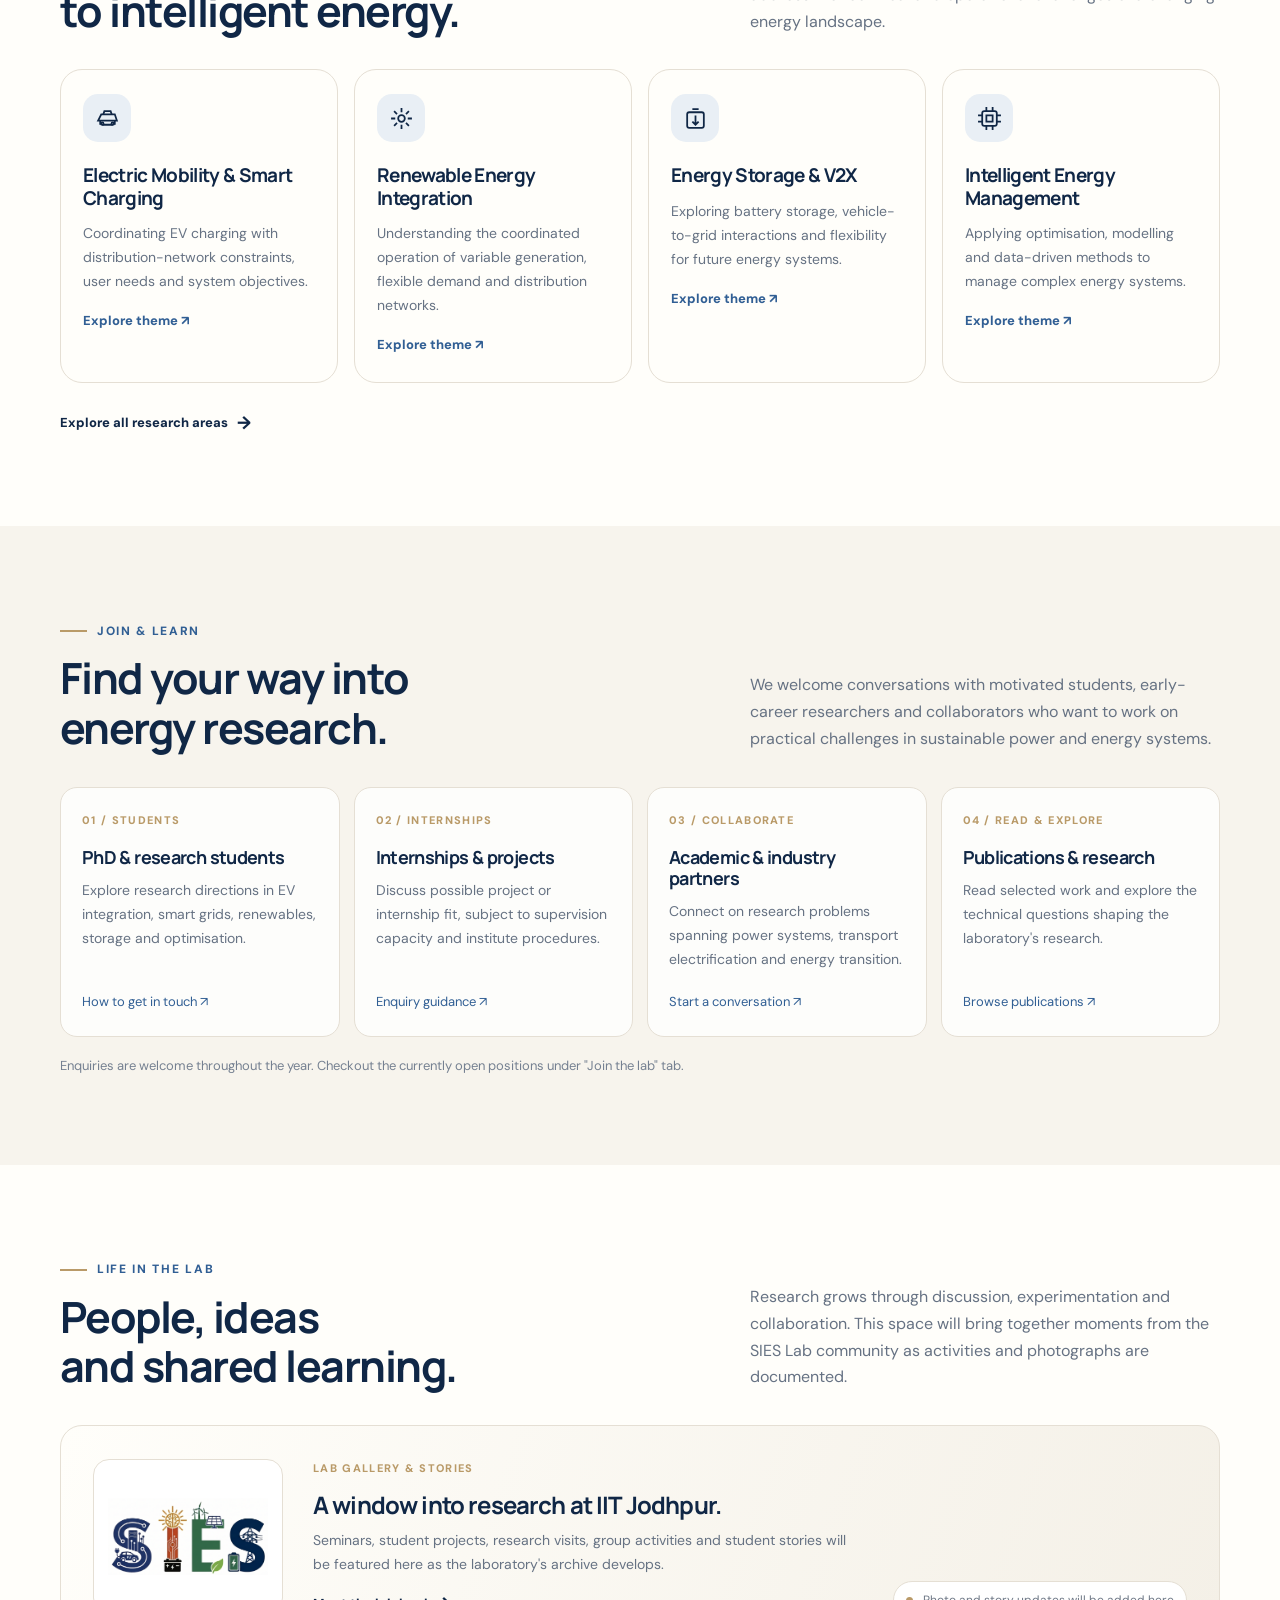
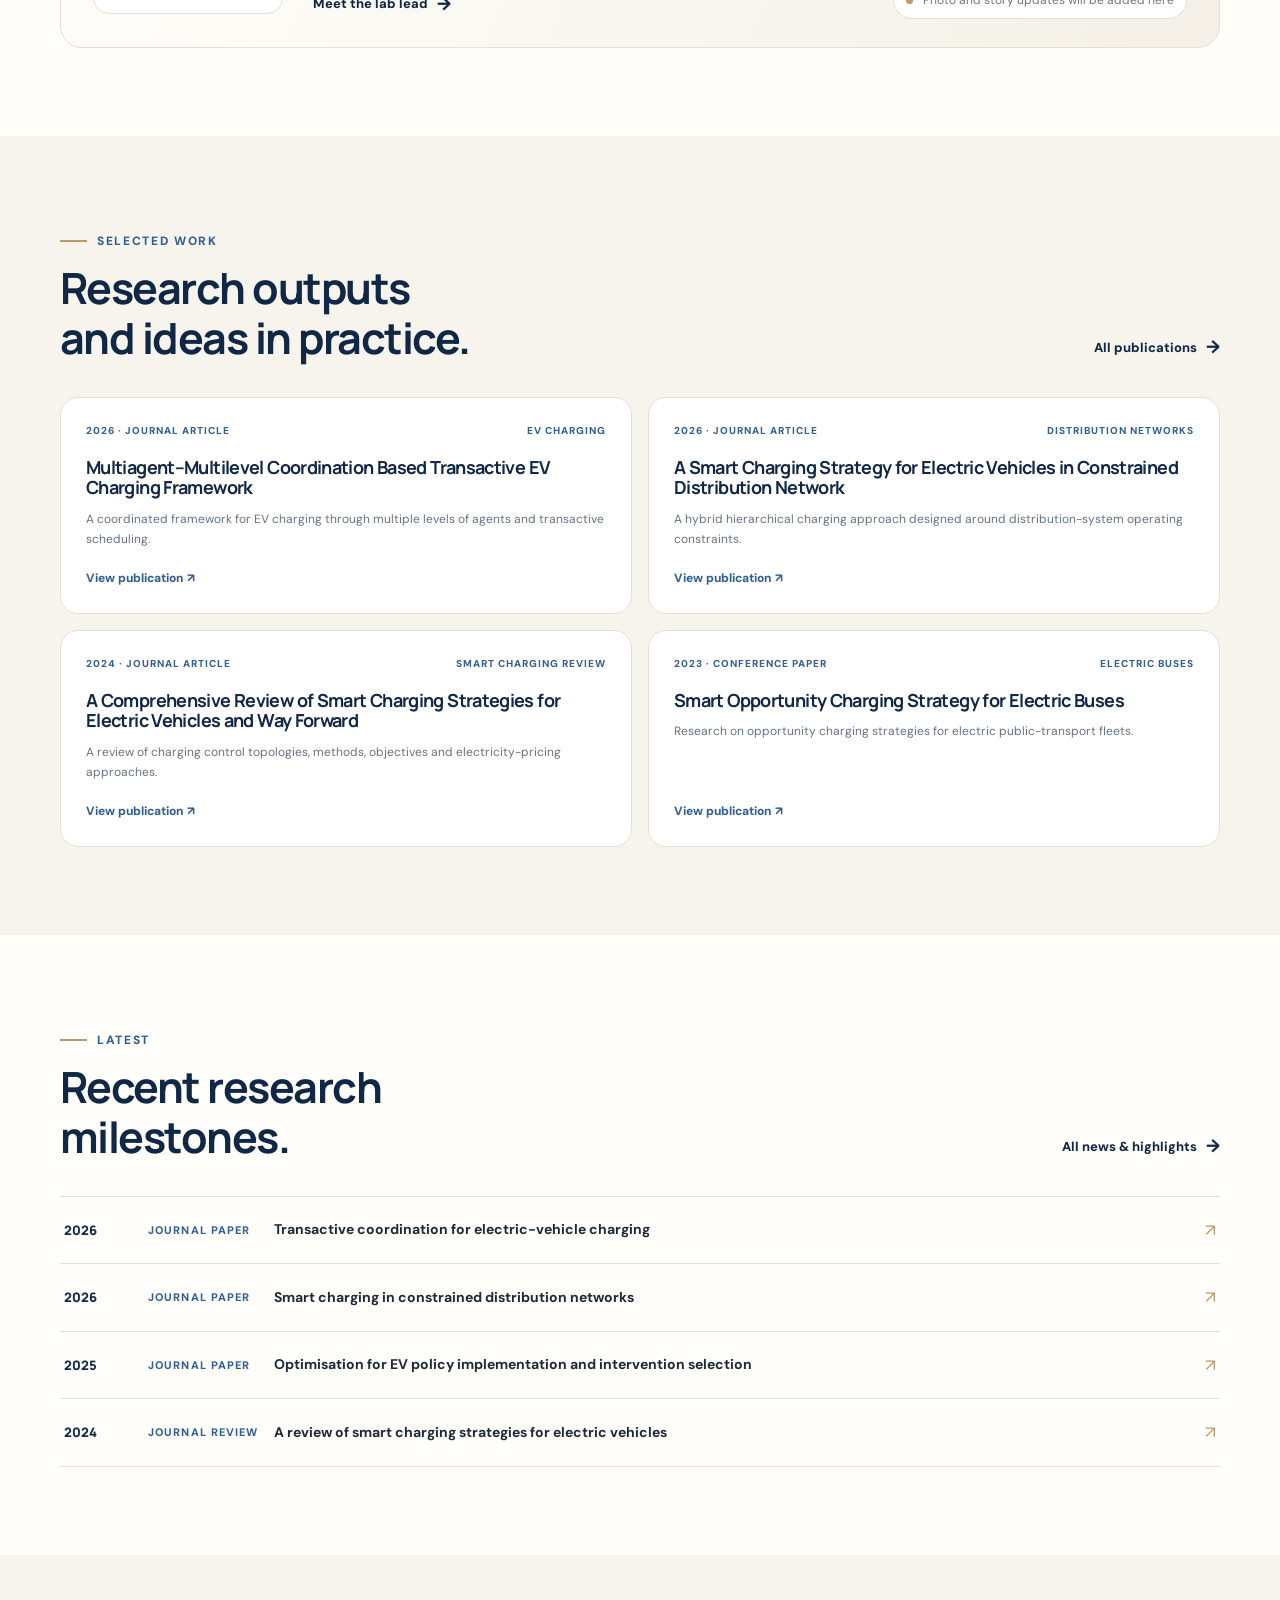
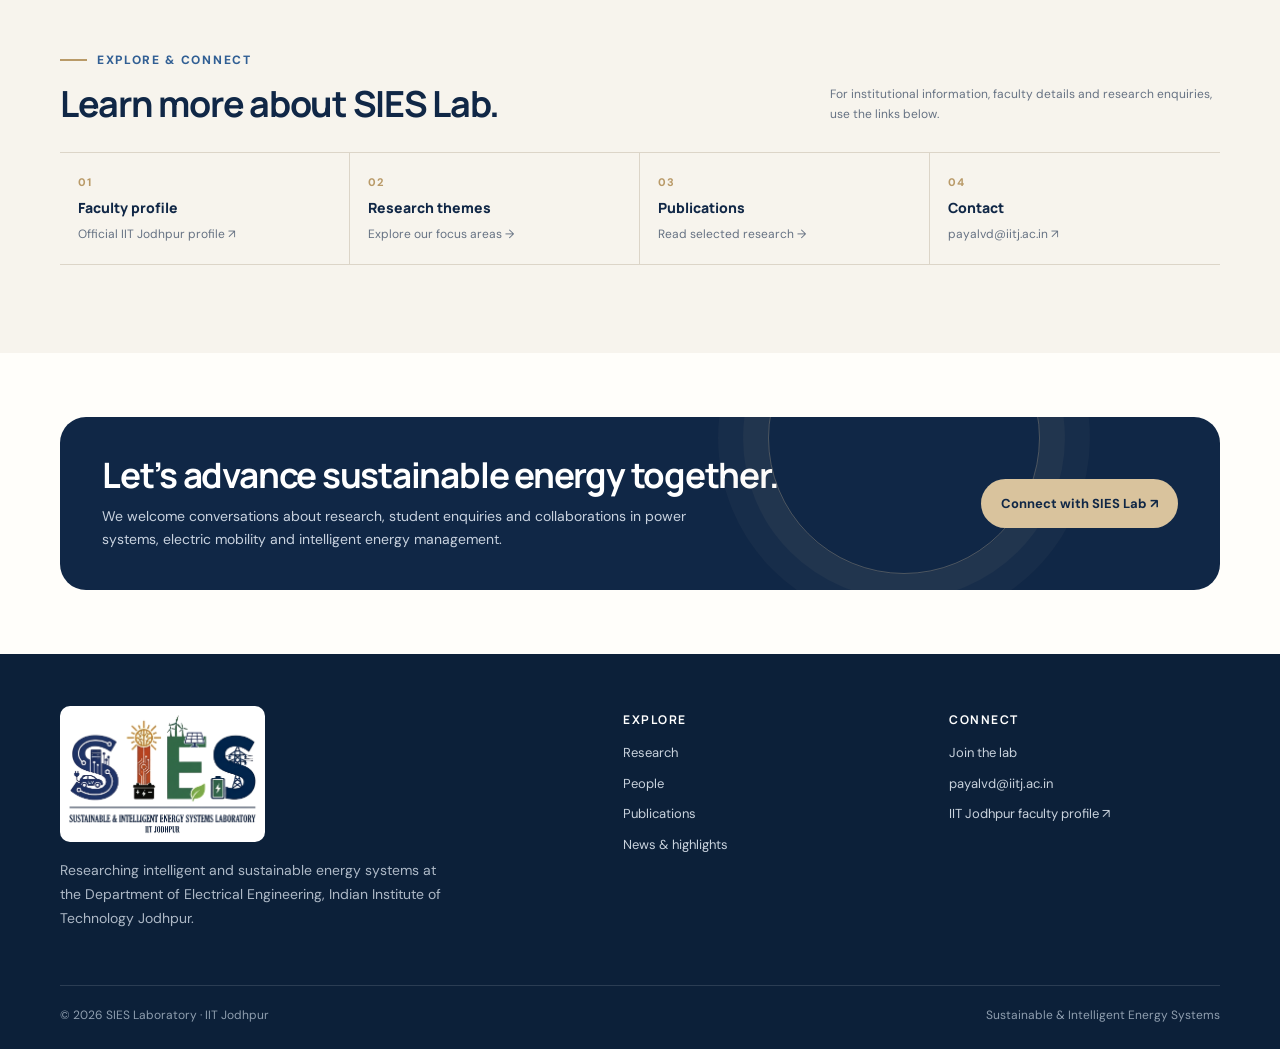
==== commit e4edf5b7: "Revise availability note in index.html Updated the availability note to inform about currently open " ====
--- a/index.html
+++ b/index.html
@@ -64,7 +64,7 @@
       <a class="join-learn-card" href="join.html#collaborate"><span class="join-learn-kicker">03 / Collaborate</span><h3>Academic & industry partners</h3><p>Connect on research problems spanning power systems, transport electrification and energy transition.</p><span class="mini-link">Start a conversation ↗</span></a>
       <a class="join-learn-card" href="publications.html"><span class="join-learn-kicker">04 / Read & explore</span><h3>Publications & research</h3><p>Read selected work and explore the technical questions shaping the laboratory's research.</p><span class="mini-link">Browse publications ↗</span></a>
     </div>
-    <p class="availability-note">Enquiries are welcome throughout the year. This page does not announce a currently open funded position; formal opportunities will be posted when confirmed.</p>
+    <p class="availability-note">Enquiries are welcome throughout the year. Checkout the currently open positions under "Join the lab" tab.</p>
   </div></section>
 
   <!-- Lab life: deliberately a truthful starter panel until approved photographs/stories are supplied. -->
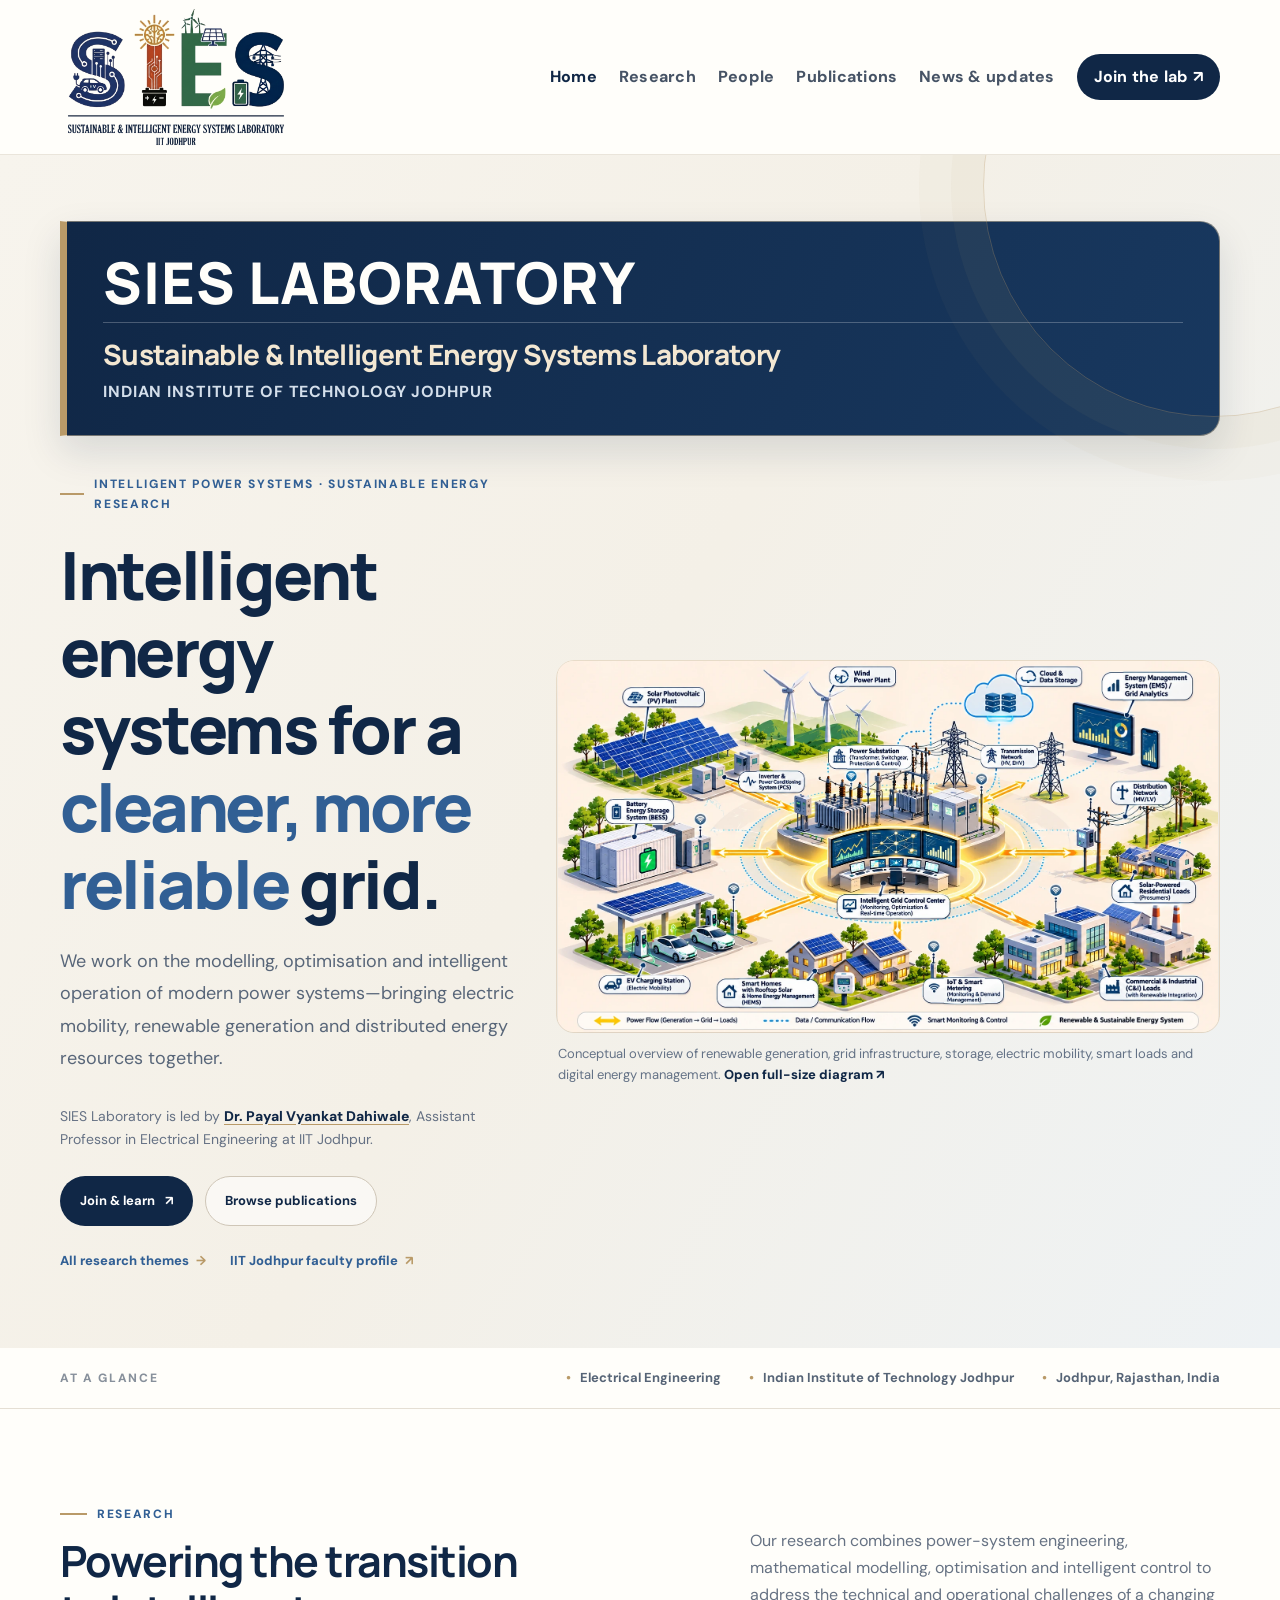
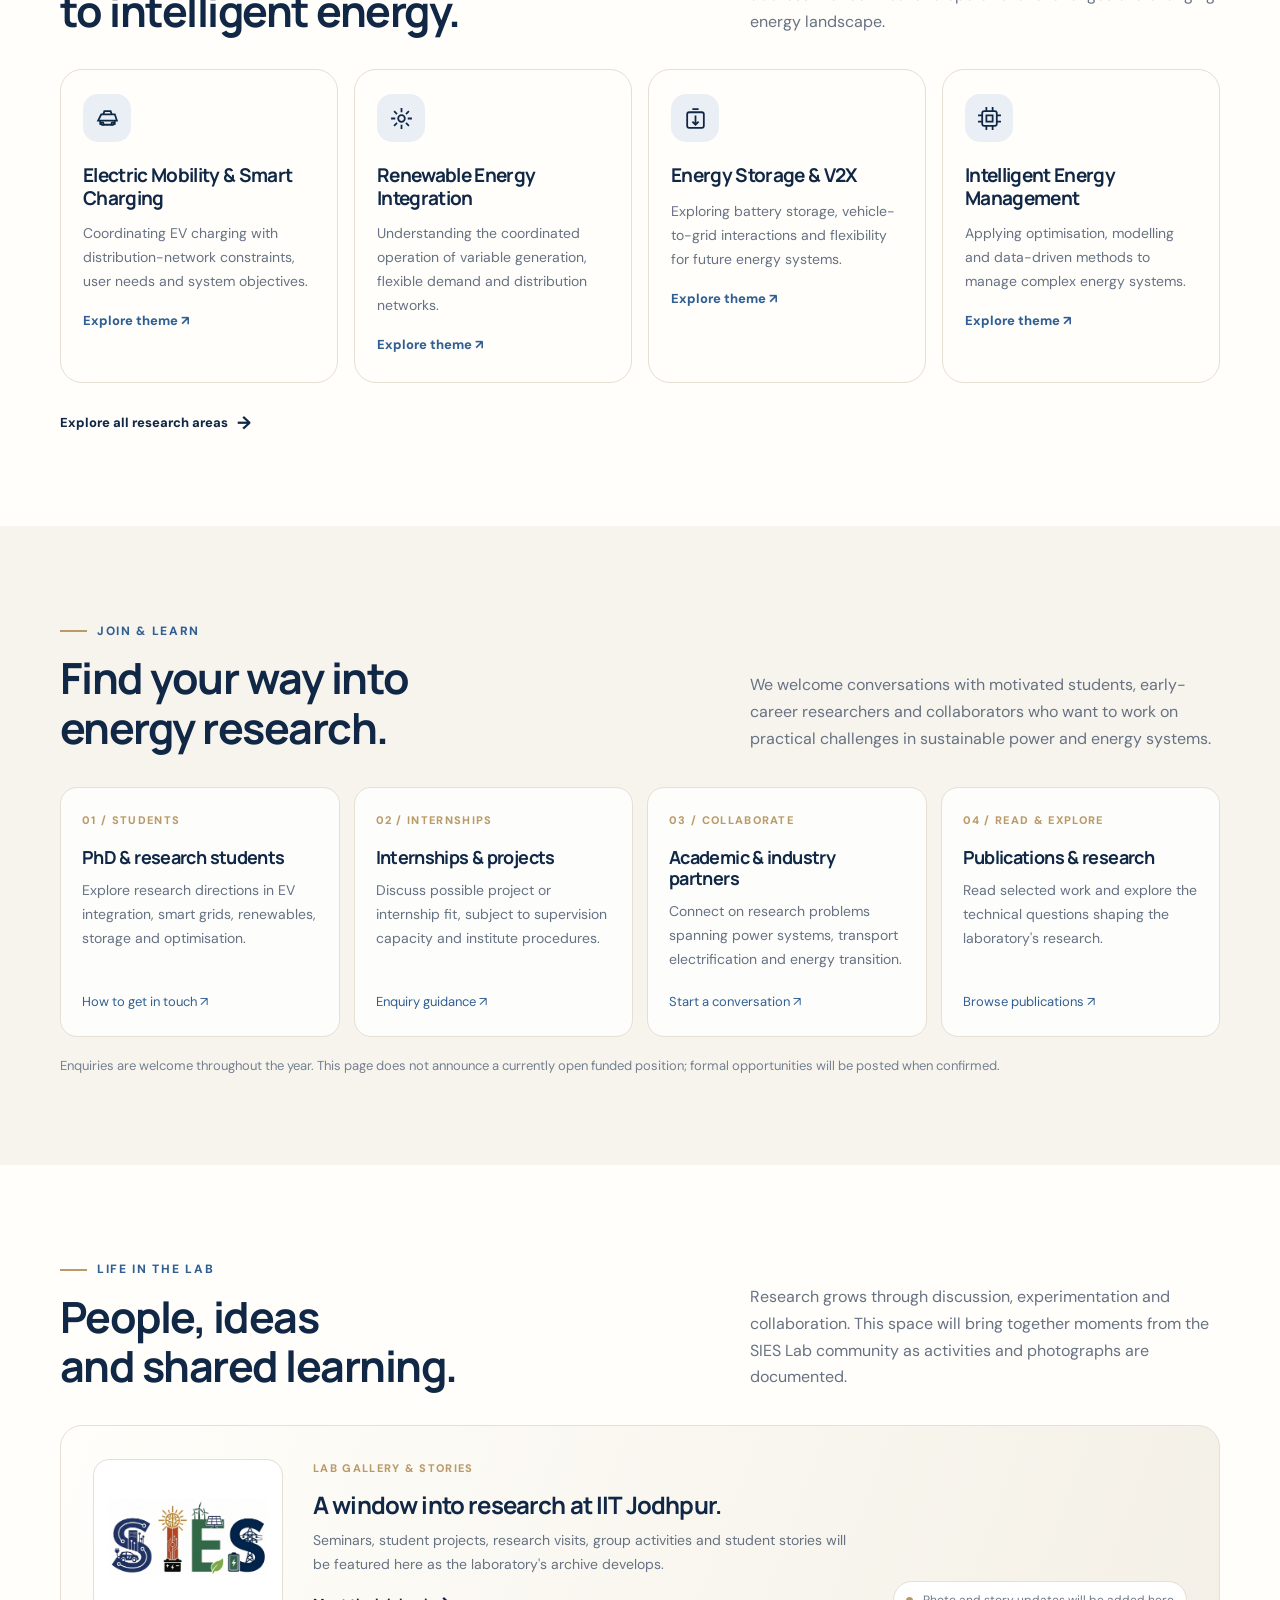
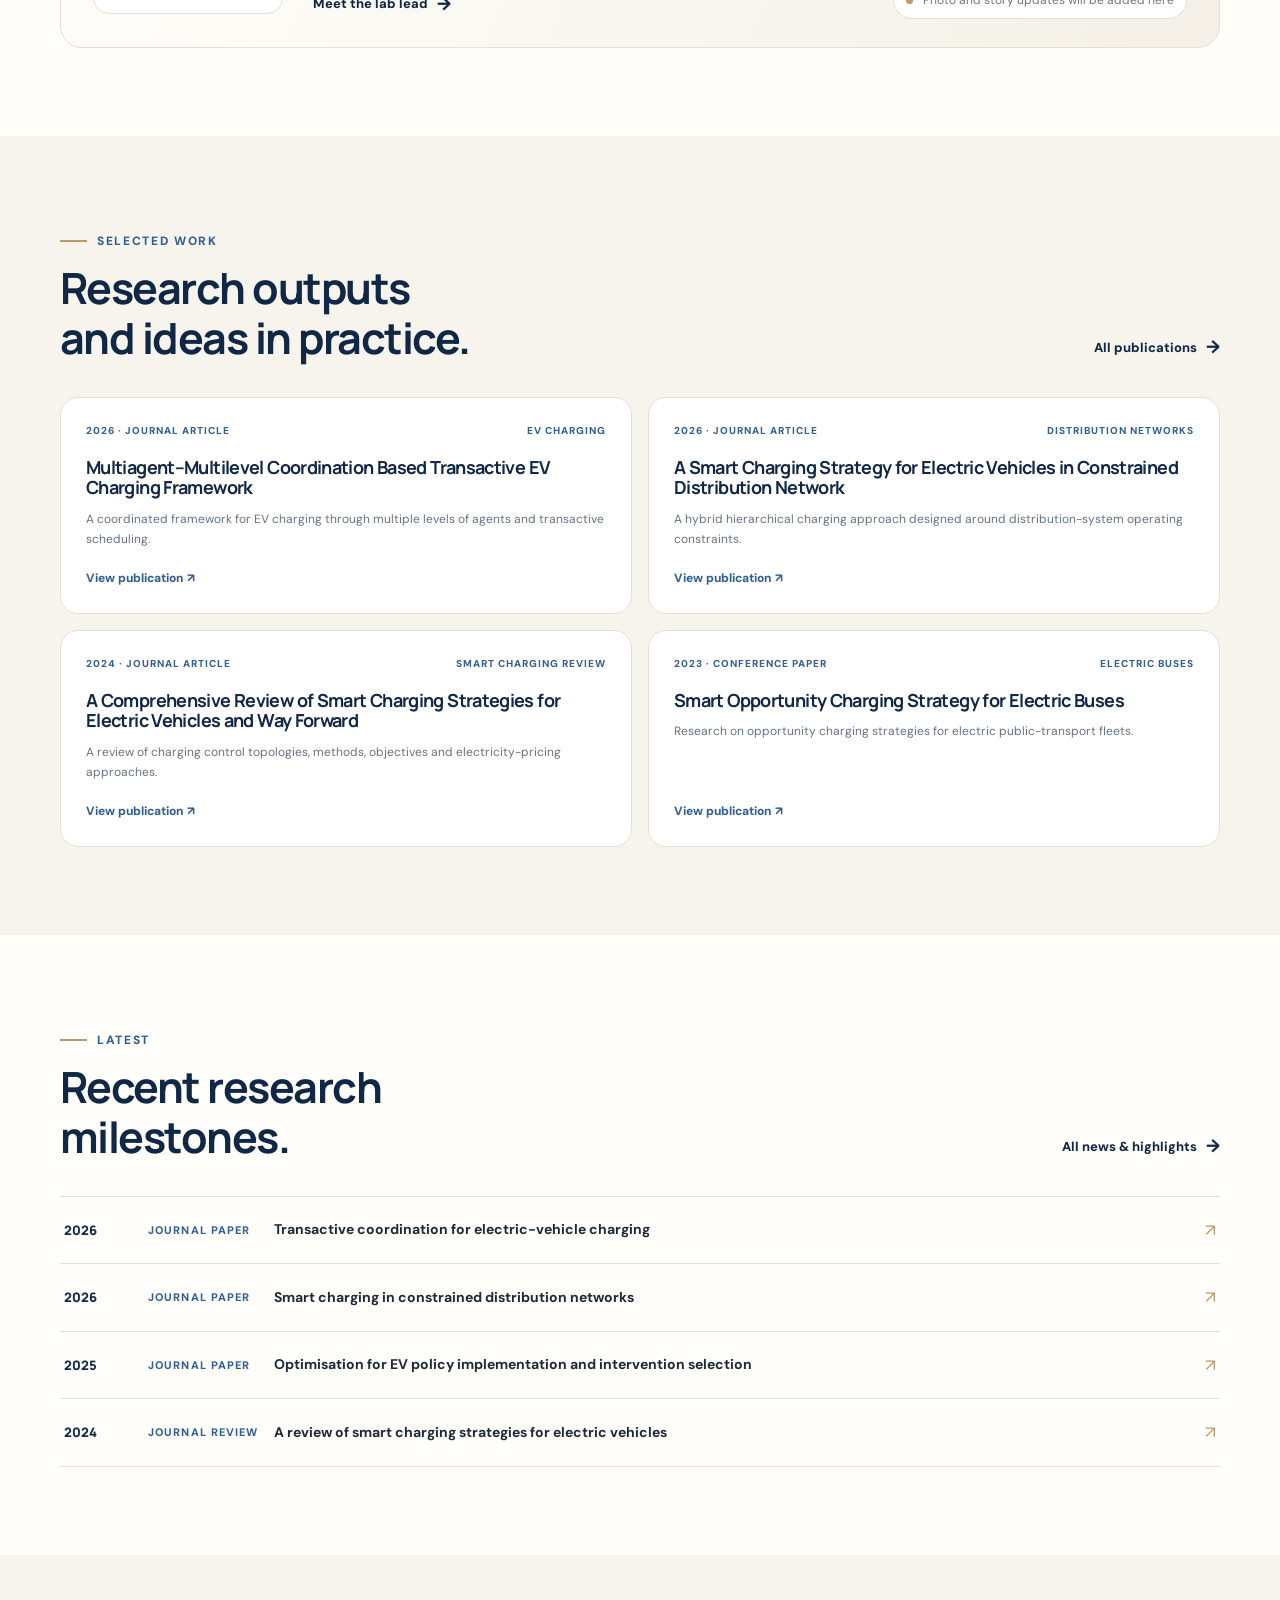
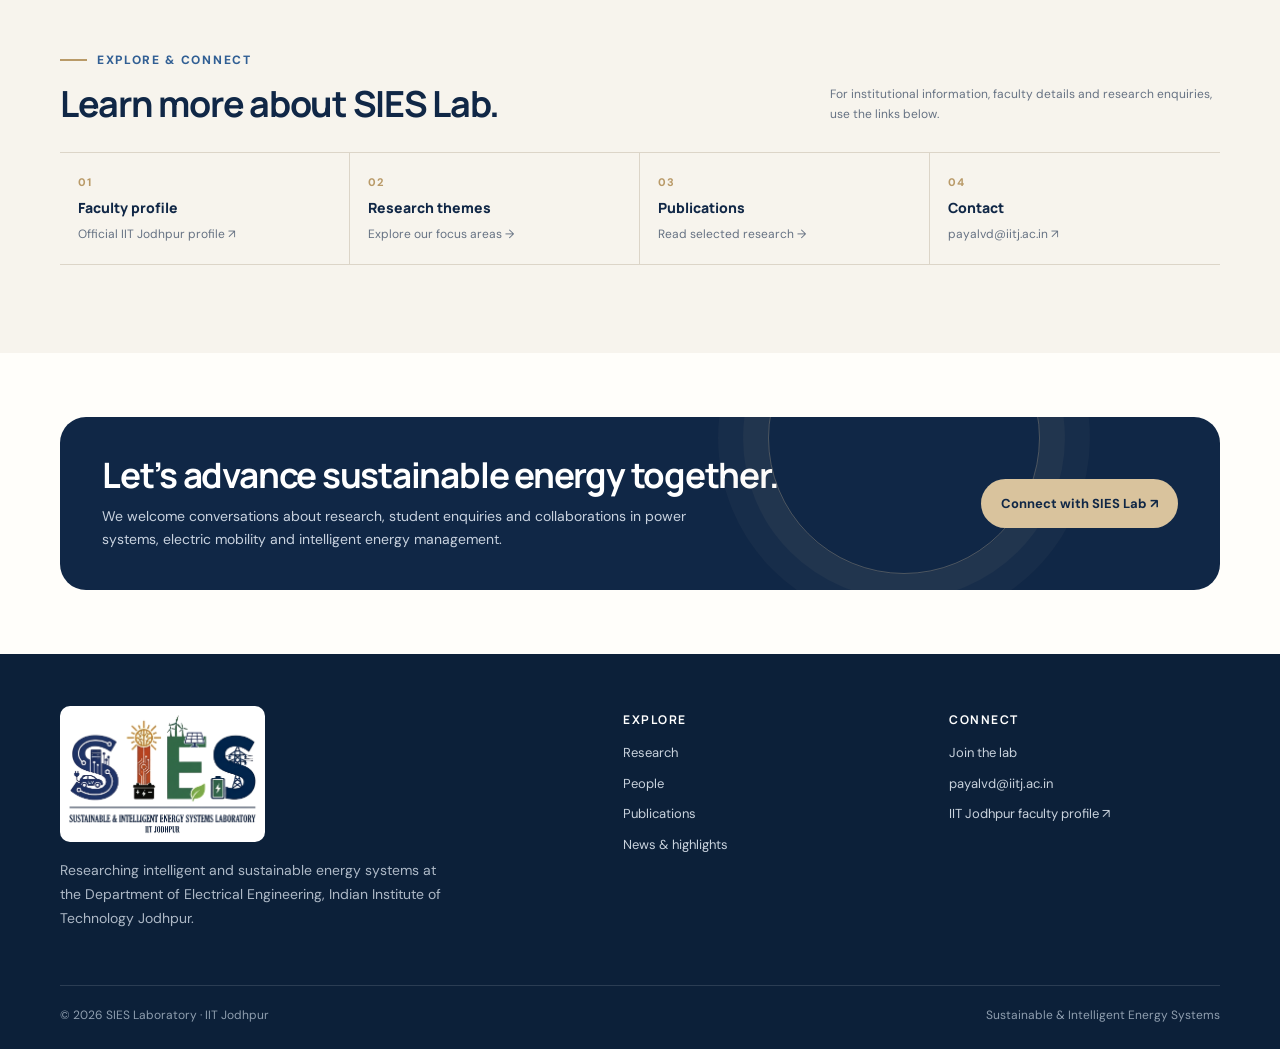
==== commit f81f249d: "Add files via upload" ====
--- a/index.html
+++ b/index.html
@@ -64,7 +64,7 @@
       <a class="join-learn-card" href="join.html#collaborate"><span class="join-learn-kicker">03 / Collaborate</span><h3>Academic & industry partners</h3><p>Connect on research problems spanning power systems, transport electrification and energy transition.</p><span class="mini-link">Start a conversation ↗</span></a>
       <a class="join-learn-card" href="publications.html"><span class="join-learn-kicker">04 / Read & explore</span><h3>Publications & research</h3><p>Read selected work and explore the technical questions shaping the laboratory's research.</p><span class="mini-link">Browse publications ↗</span></a>
     </div>
-    <p class="availability-note">Enquiries are welcome throughout the year. Checkout the currently open positions under "Join the lab" tab.</p>
+    <p class="availability-note">Enquiries are welcome throughout the year. This page does not announce a currently open funded position; formal opportunities will be posted when confirmed.</p>
   </div></section>
 
   <!-- Lab life: deliberately a truthful starter panel until approved photographs/stories are supplied. -->
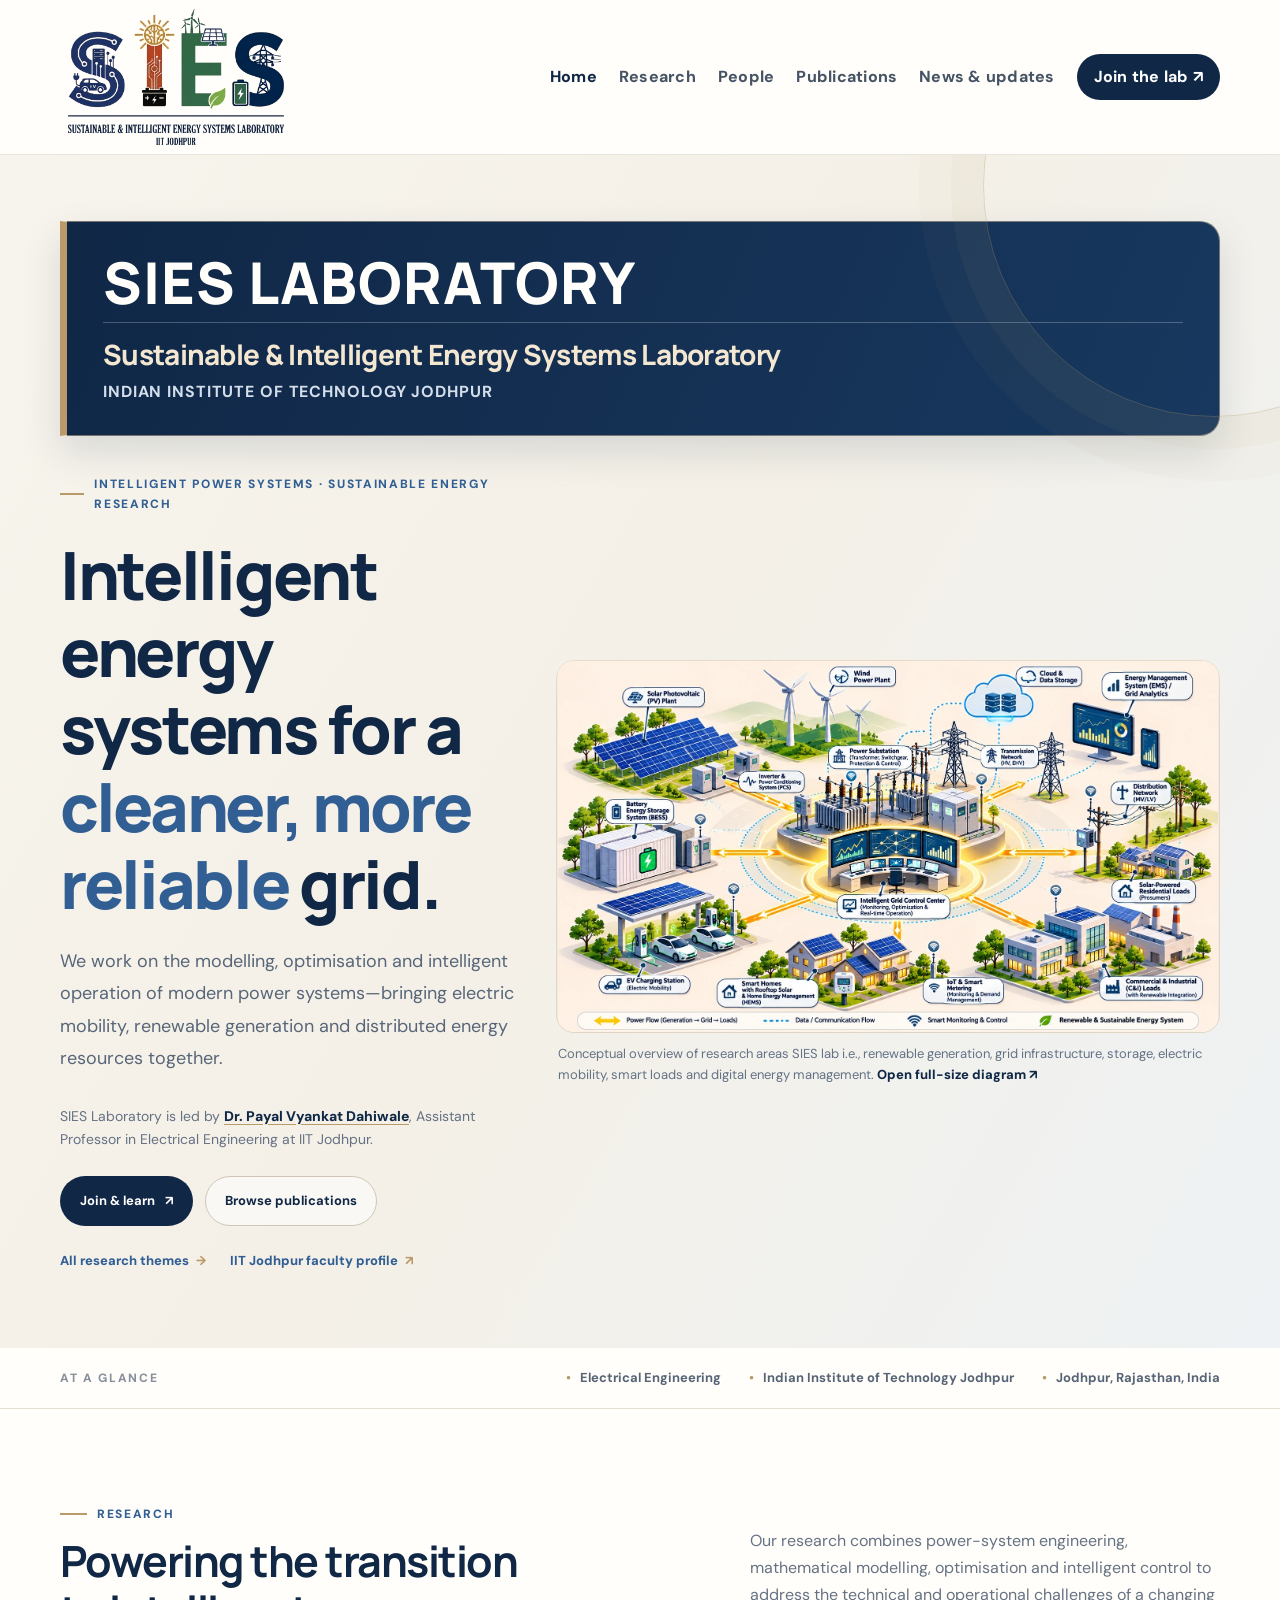
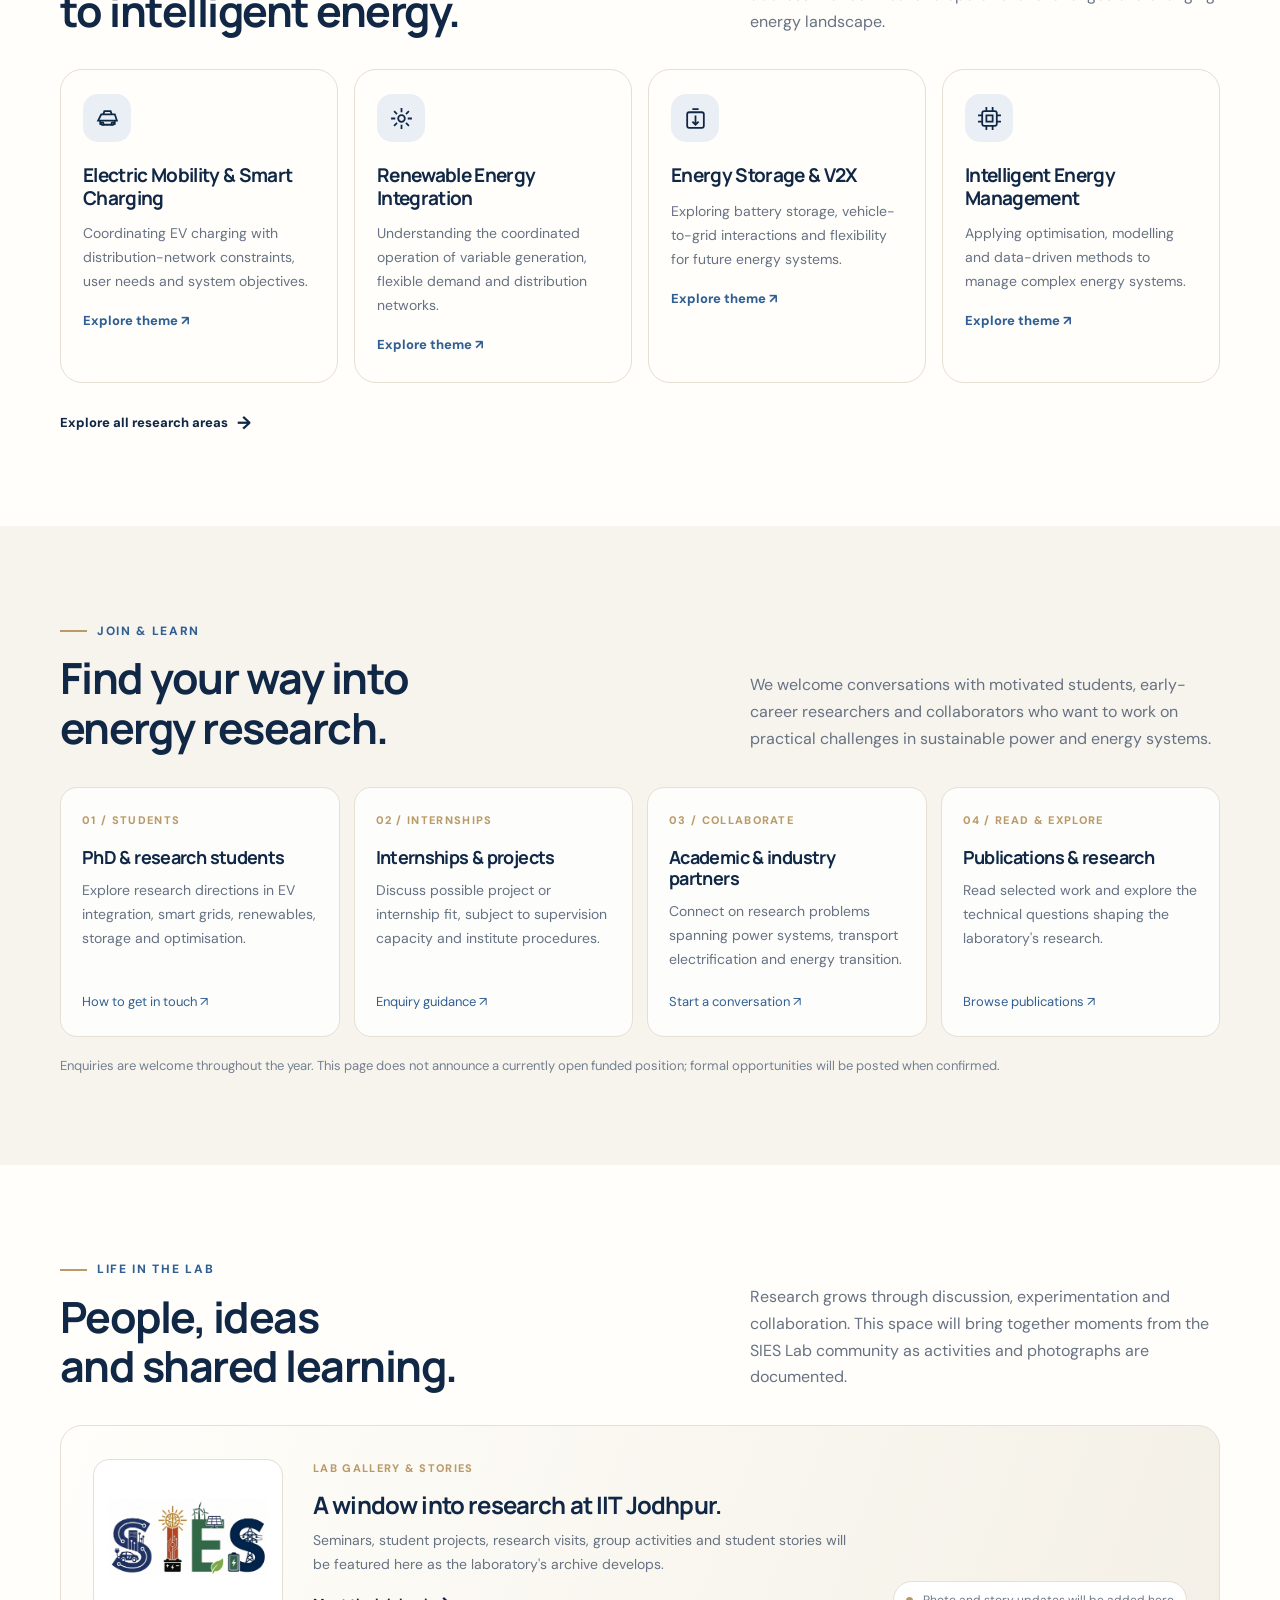
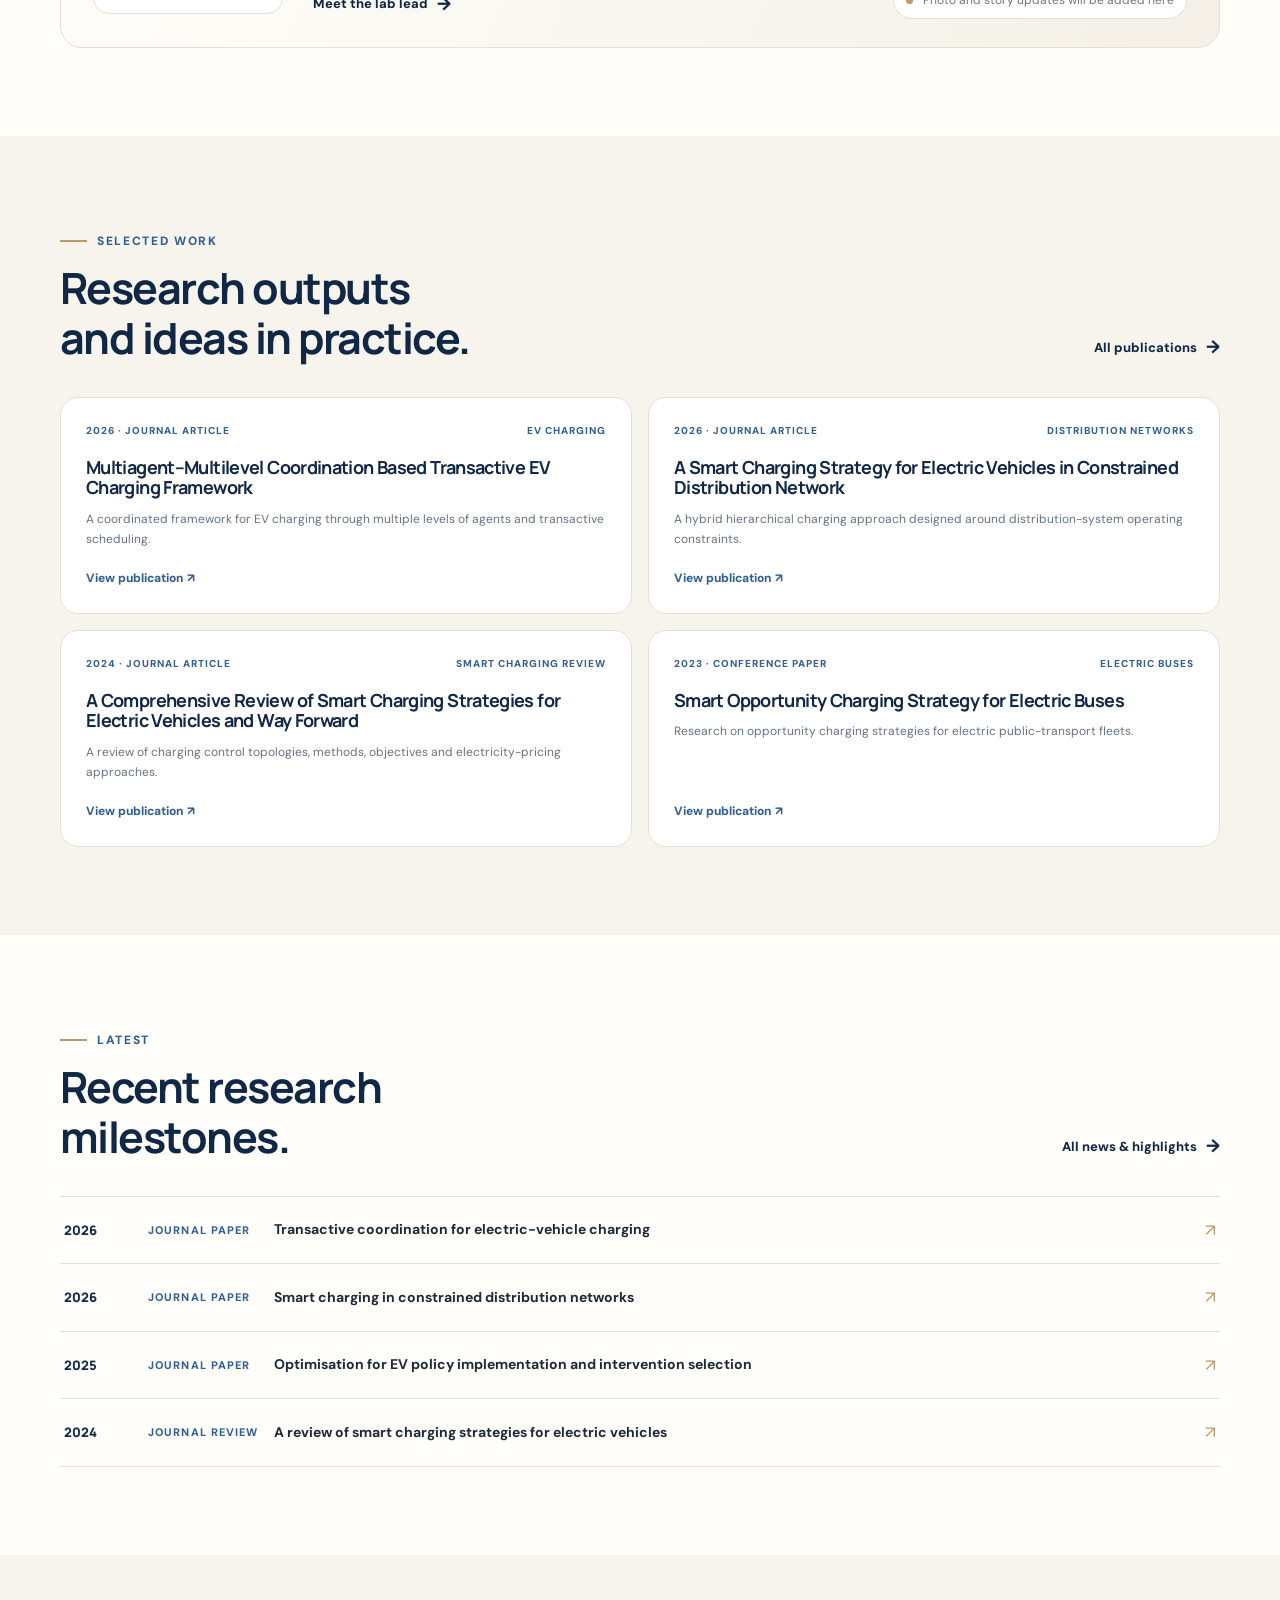
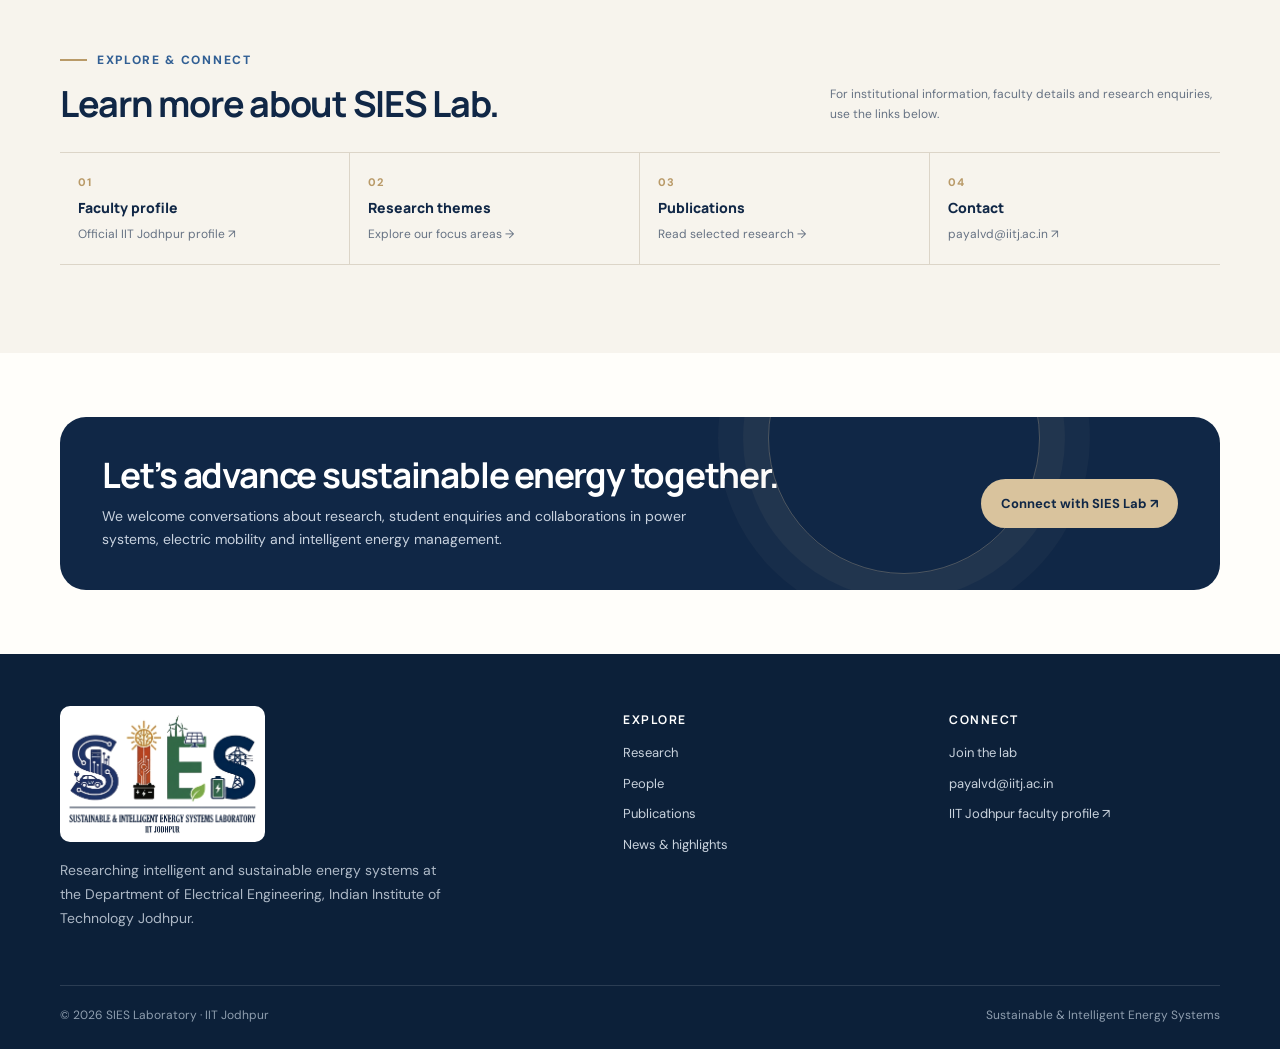
==== commit 31849073: "Revise hero section figure caption for clarity Updated the hero section to include a new figure capt" ====
--- a/index.html
+++ b/index.html
@@ -37,7 +37,7 @@
         <div class="hero-actions"><a class="btn btn-primary" href="join.html">Join &amp; learn <span>↗</span></a><a class="btn btn-secondary" href="publications.html">Browse publications</a></div>
         <div class="hero-quicklinks"><a href="research.html">All research themes <span>→</span></a><a href="https://iitj.ac.in/People/Profile/84b2b109-c579-49a6-a24f-1d1db4623aa4?ln=en" target="_blank" rel="noopener">IIT Jodhpur faculty profile <span>↗</span></a></div>
       </div>
-      <figure class="hero-art sies-hero-art"><a class="hero-diagram-link" href="assets/img/sies-energy-systems.webp" target="_blank" rel="noopener" aria-label="Open the full-size annotated SIES smart-grid ecosystem illustration"><img src="assets/img/sies-energy-systems.webp" alt="Annotated smart-grid ecosystem showing a solar photovoltaic plant, wind power plant, battery energy storage system, power conversion system, substation, high-voltage transmission, medium- and low-voltage distribution, EV charging, solar-powered homes, smart metering, commercial and industrial loads, cloud data storage, energy management system and intelligent grid control centre."></a><figcaption class="hero-caption">Conceptual overview of renewable generation, grid infrastructure, storage, electric mobility, smart loads and digital energy management. <a href="assets/img/sies-energy-systems.webp" target="_blank" rel="noopener">Open full-size diagram ↗</a></figcaption></figure>
+      <figure class="hero-art sies-hero-art"><a class="hero-diagram-link" href="assets/img/sies-energy-systems.webp" target="_blank" rel="noopener" aria-label="Open the full-size annotated SIES smart-grid ecosystem illustration"><img src="assets/img/sies-energy-systems.webp" alt="Annotated smart-grid ecosystem showing a solar photovoltaic plant, wind power plant, battery energy storage system, power conversion system, substation, high-voltage transmission, medium- and low-voltage distribution, EV charging, solar-powered homes, smart metering, commercial and industrial loads, cloud data storage, energy management system and intelligent grid control centre."></a><figcaption class="hero-caption">Conceptual overview of research areas SIES lab i.e., renewable generation, grid infrastructure, storage, electric mobility, smart loads and digital energy management. <a href="assets/img/sies-energy-systems.webp" target="_blank" rel="noopener">Open full-size diagram ↗</a></figcaption></figure>
     </div>
   </div></section>
 
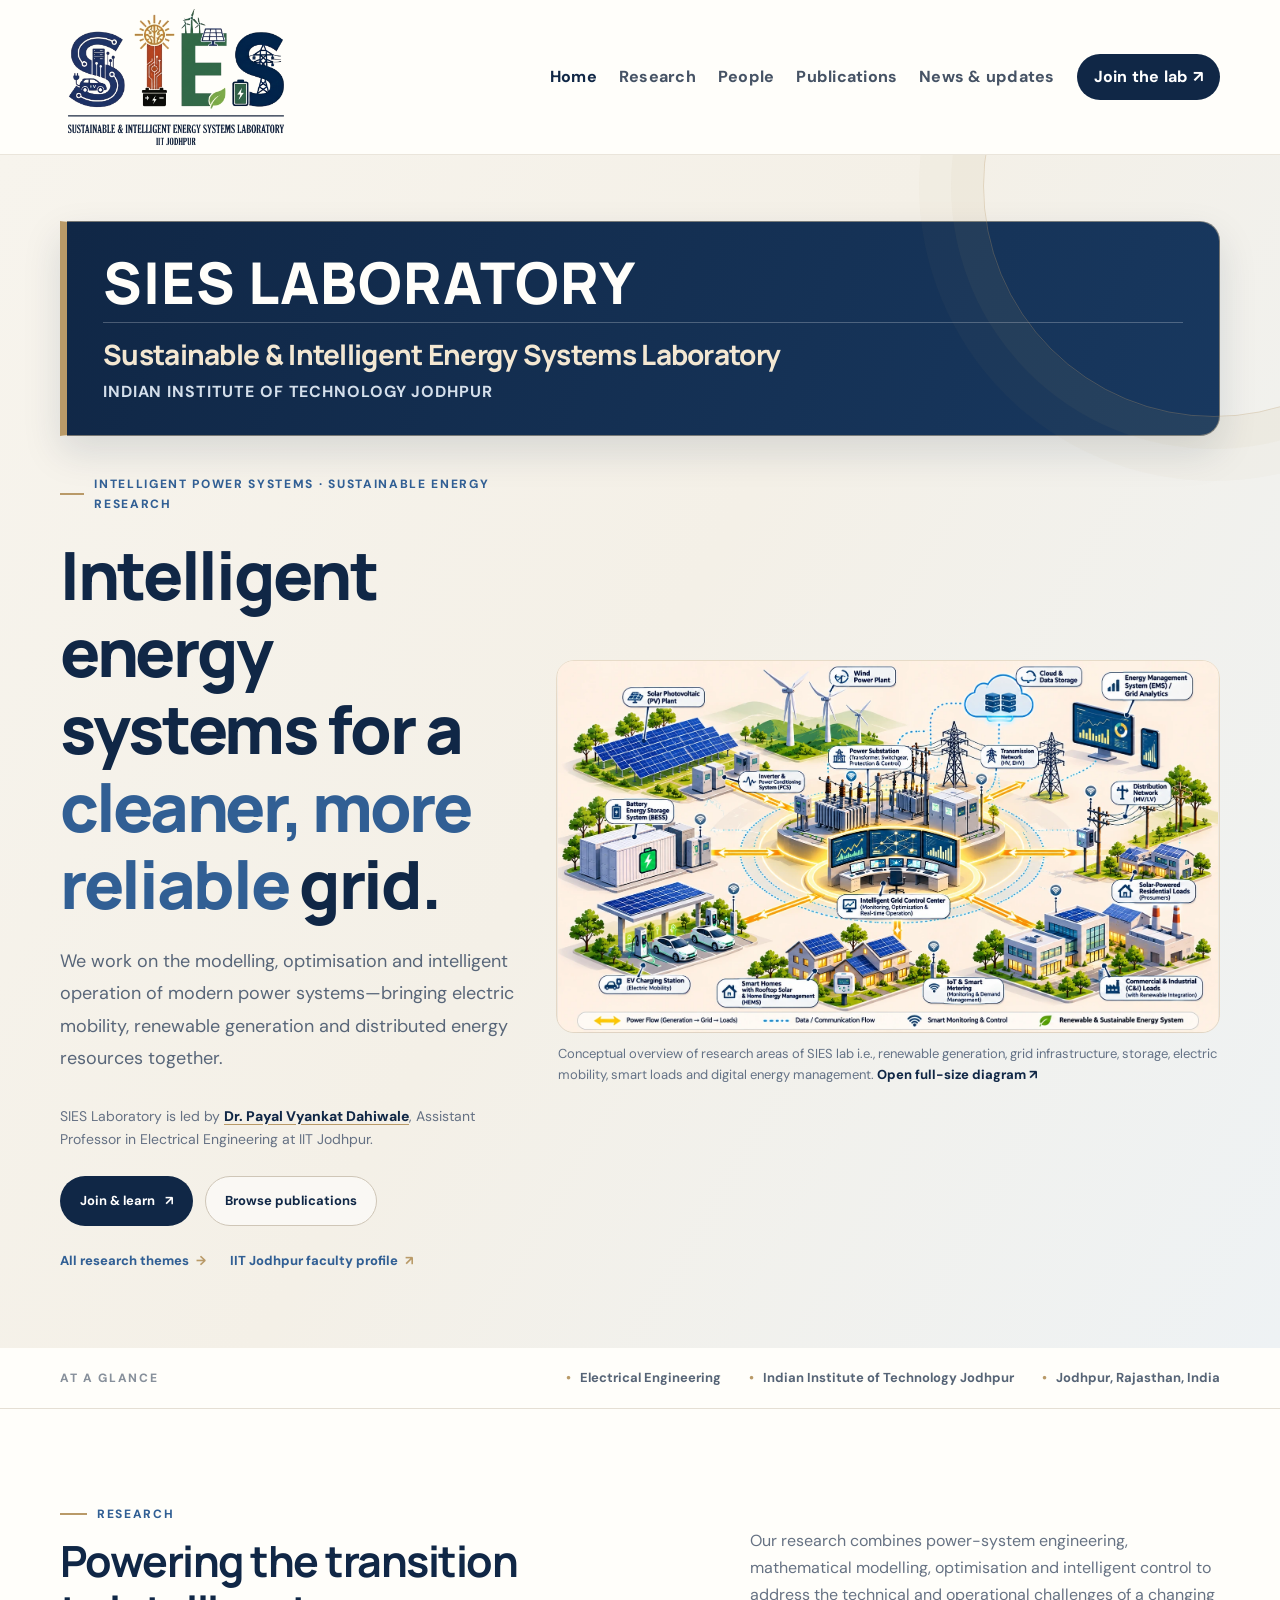
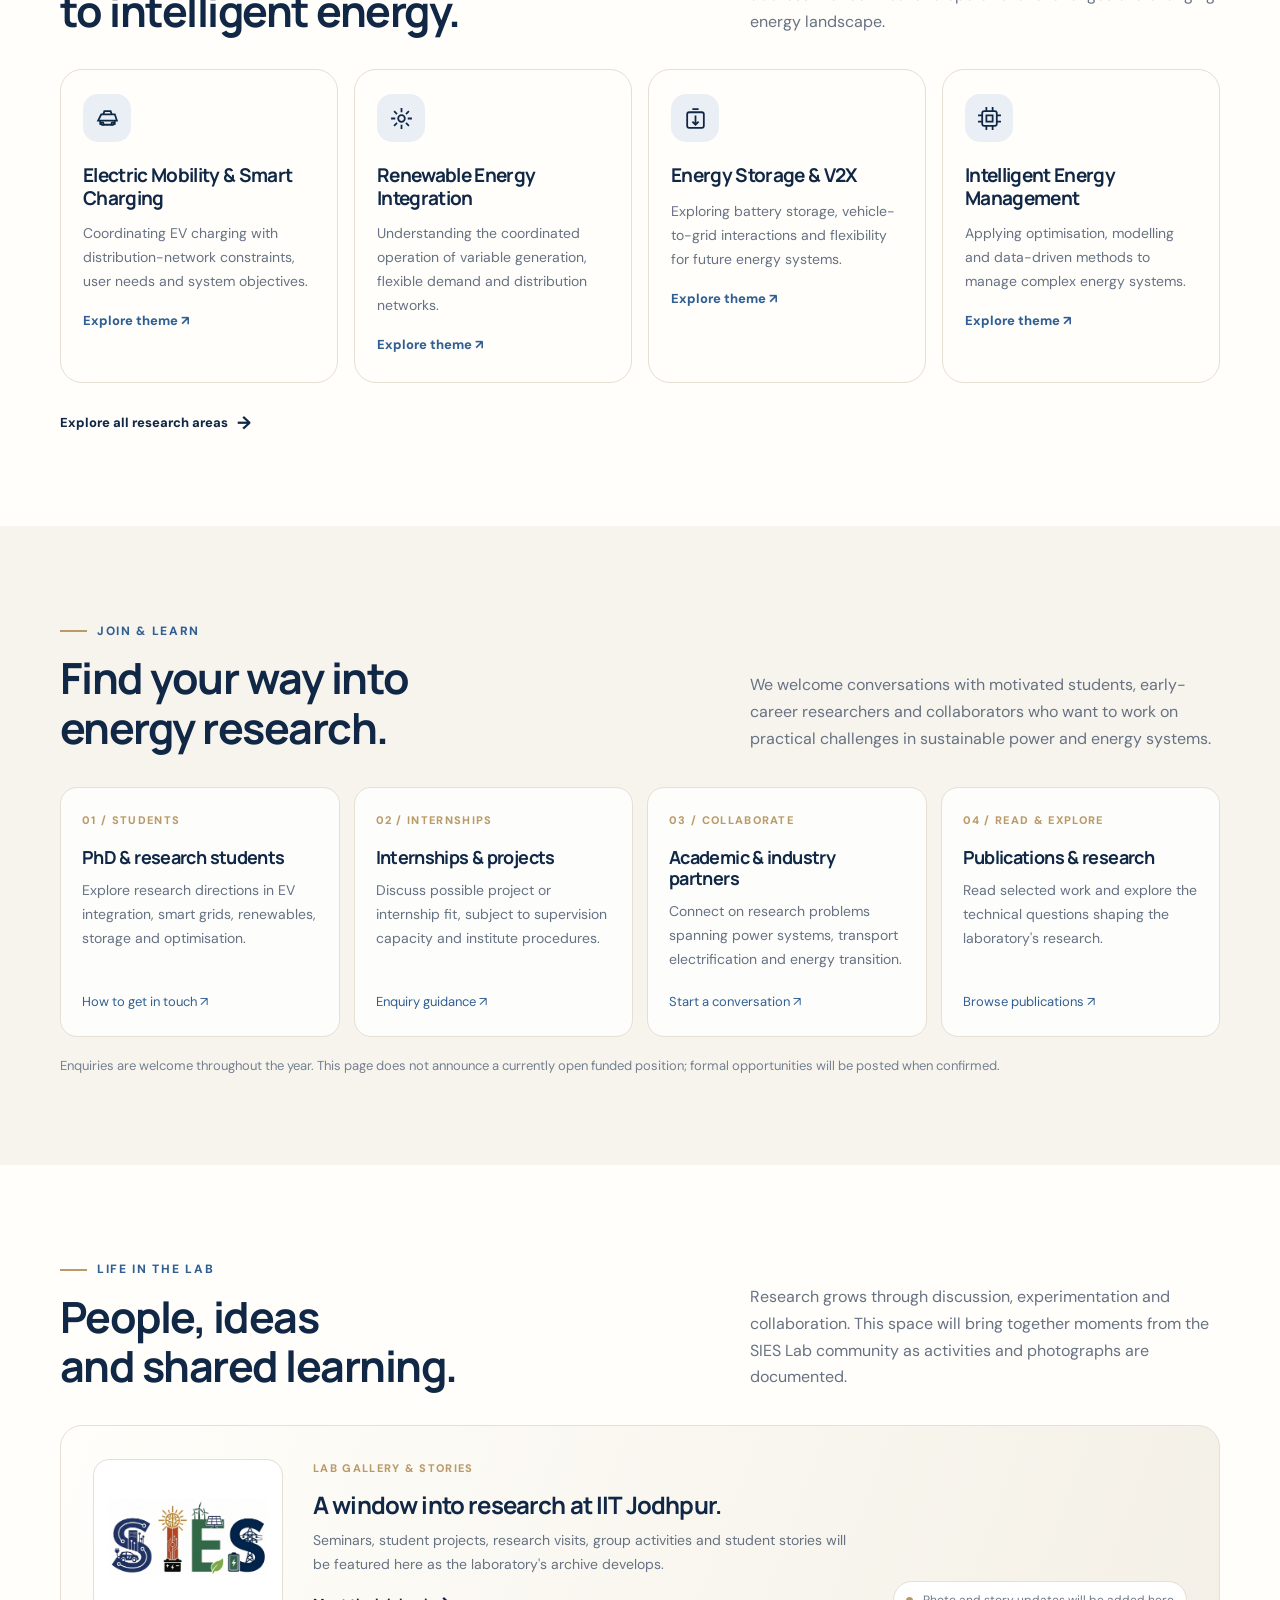
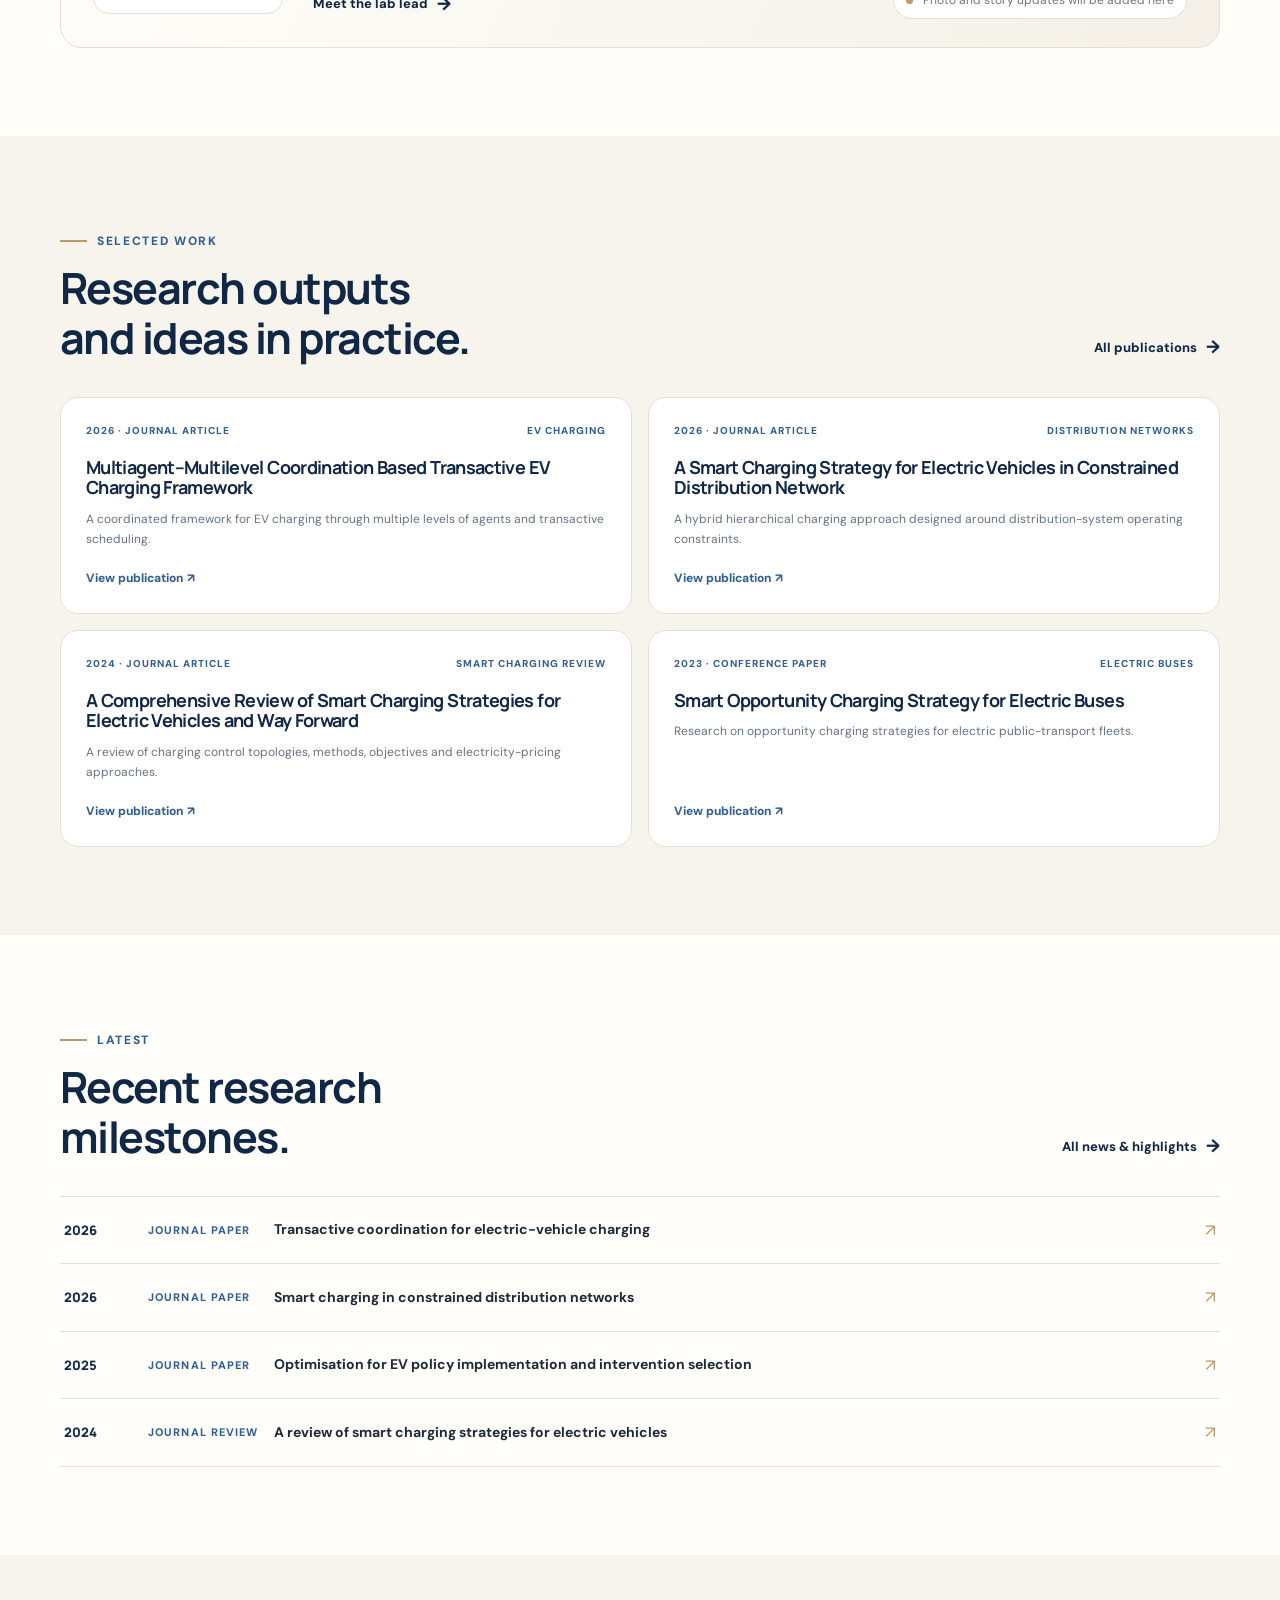
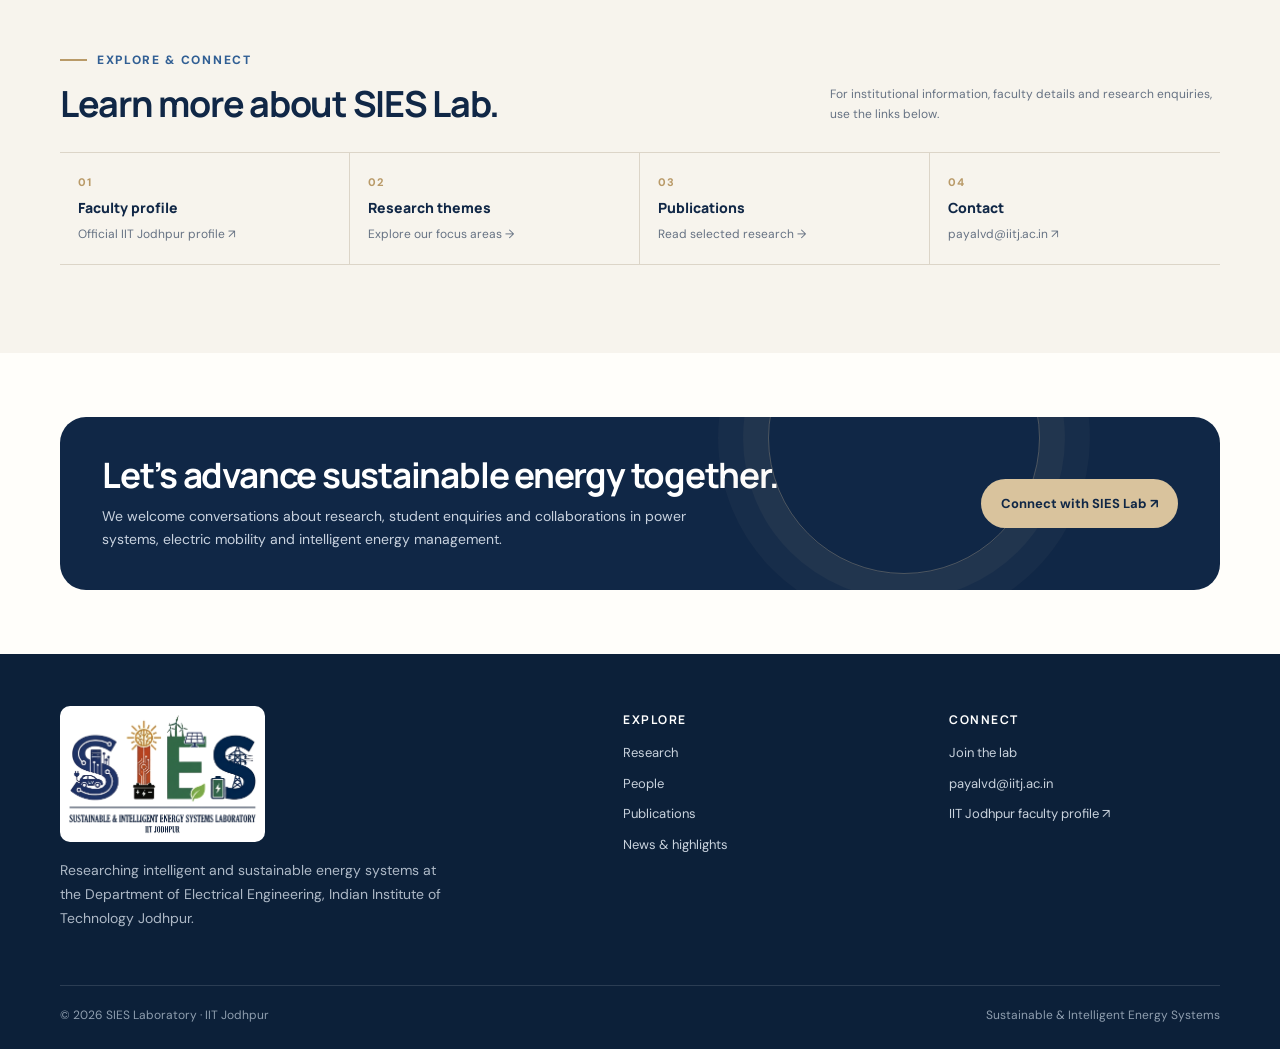
==== commit 3d9b2ccf: "Update index.html" ====
--- a/index.html
+++ b/index.html
@@ -37,7 +37,7 @@
         <div class="hero-actions"><a class="btn btn-primary" href="join.html">Join &amp; learn <span>↗</span></a><a class="btn btn-secondary" href="publications.html">Browse publications</a></div>
         <div class="hero-quicklinks"><a href="research.html">All research themes <span>→</span></a><a href="https://iitj.ac.in/People/Profile/84b2b109-c579-49a6-a24f-1d1db4623aa4?ln=en" target="_blank" rel="noopener">IIT Jodhpur faculty profile <span>↗</span></a></div>
       </div>
-      <figure class="hero-art sies-hero-art"><a class="hero-diagram-link" href="assets/img/sies-energy-systems.webp" target="_blank" rel="noopener" aria-label="Open the full-size annotated SIES smart-grid ecosystem illustration"><img src="assets/img/sies-energy-systems.webp" alt="Annotated smart-grid ecosystem showing a solar photovoltaic plant, wind power plant, battery energy storage system, power conversion system, substation, high-voltage transmission, medium- and low-voltage distribution, EV charging, solar-powered homes, smart metering, commercial and industrial loads, cloud data storage, energy management system and intelligent grid control centre."></a><figcaption class="hero-caption">Conceptual overview of research areas SIES lab i.e., renewable generation, grid infrastructure, storage, electric mobility, smart loads and digital energy management. <a href="assets/img/sies-energy-systems.webp" target="_blank" rel="noopener">Open full-size diagram ↗</a></figcaption></figure>
+      <figure class="hero-art sies-hero-art"><a class="hero-diagram-link" href="assets/img/sies-energy-systems.webp" target="_blank" rel="noopener" aria-label="Open the full-size annotated SIES smart-grid ecosystem illustration"><img src="assets/img/sies-energy-systems.webp" alt="Annotated smart-grid ecosystem showing a solar photovoltaic plant, wind power plant, battery energy storage system, power conversion system, substation, high-voltage transmission, medium- and low-voltage distribution, EV charging, solar-powered homes, smart metering, commercial and industrial loads, cloud data storage, energy management system and intelligent grid control centre."></a><figcaption class="hero-caption">Conceptual overview of research areas of SIES lab i.e., renewable generation, grid infrastructure, storage, electric mobility, smart loads and digital energy management. <a href="assets/img/sies-energy-systems.webp" target="_blank" rel="noopener">Open full-size diagram ↗</a></figcaption></figure>
     </div>
   </div></section>
 
